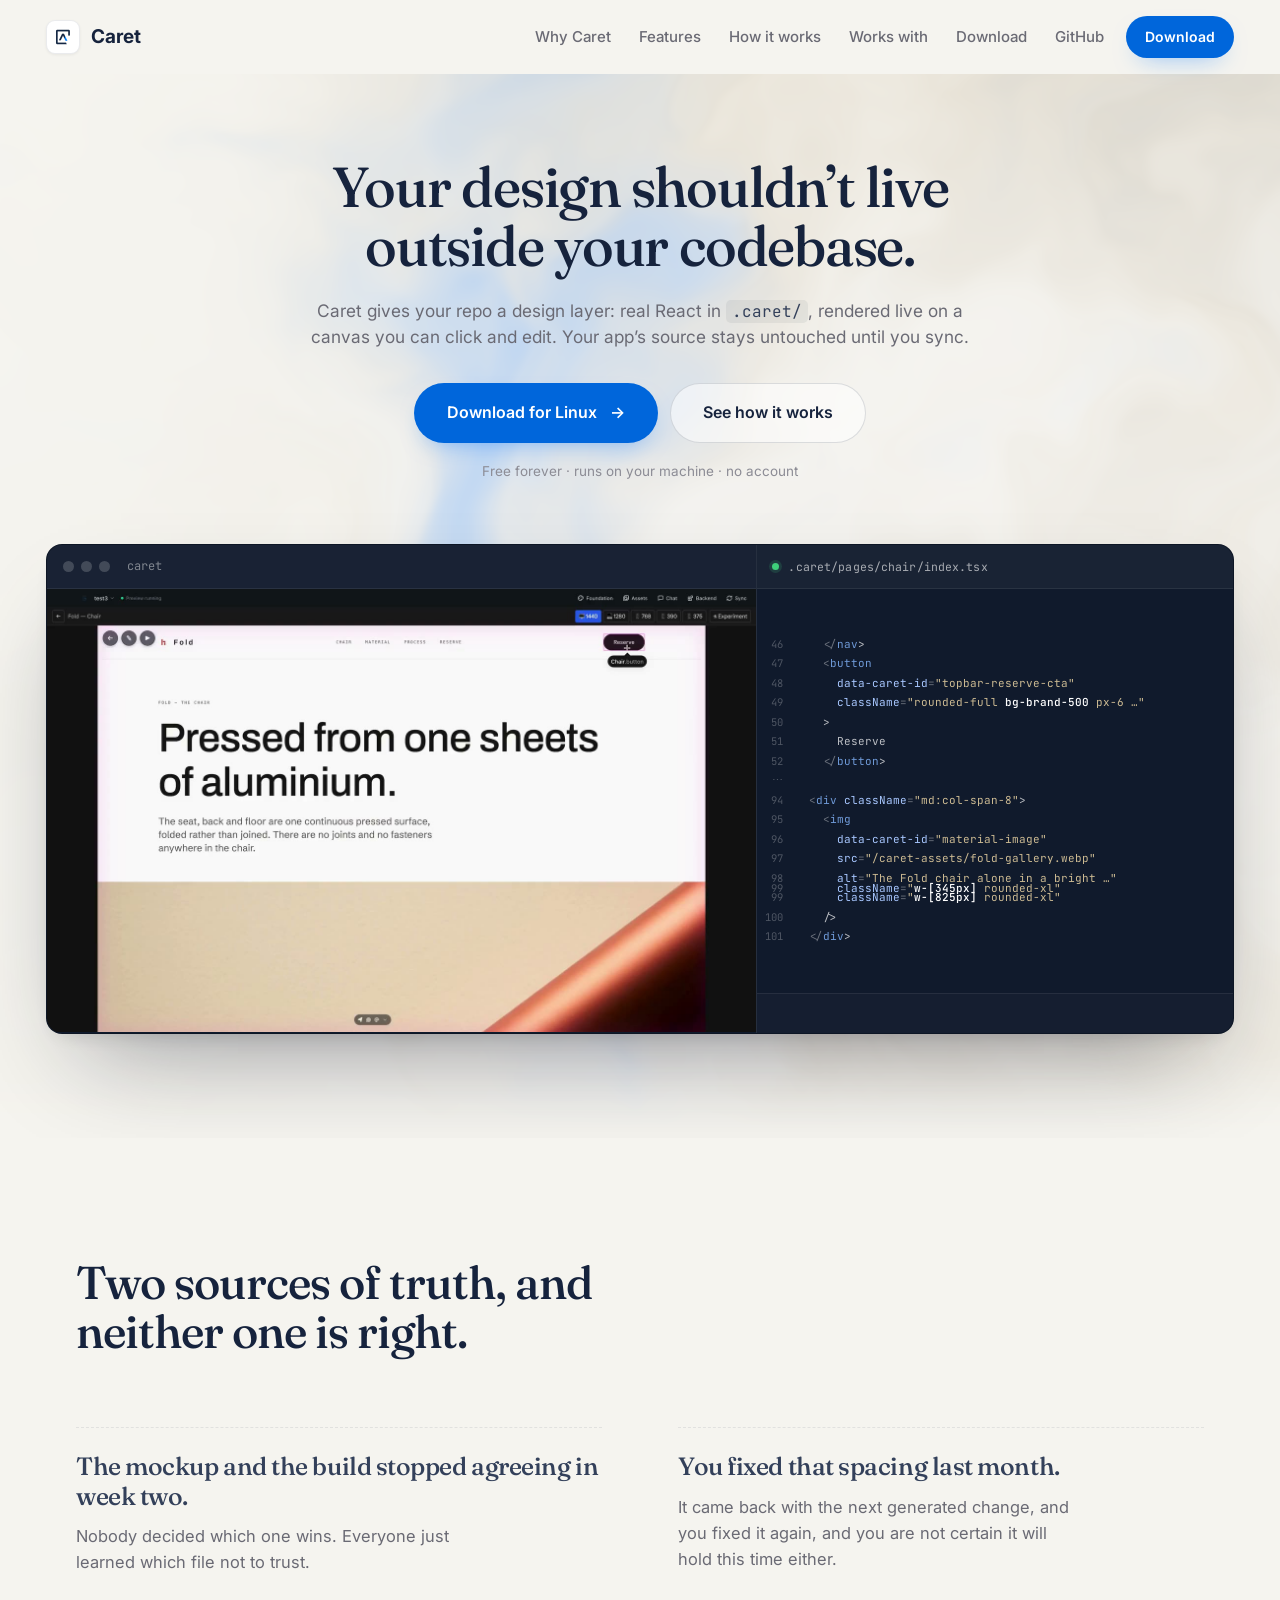
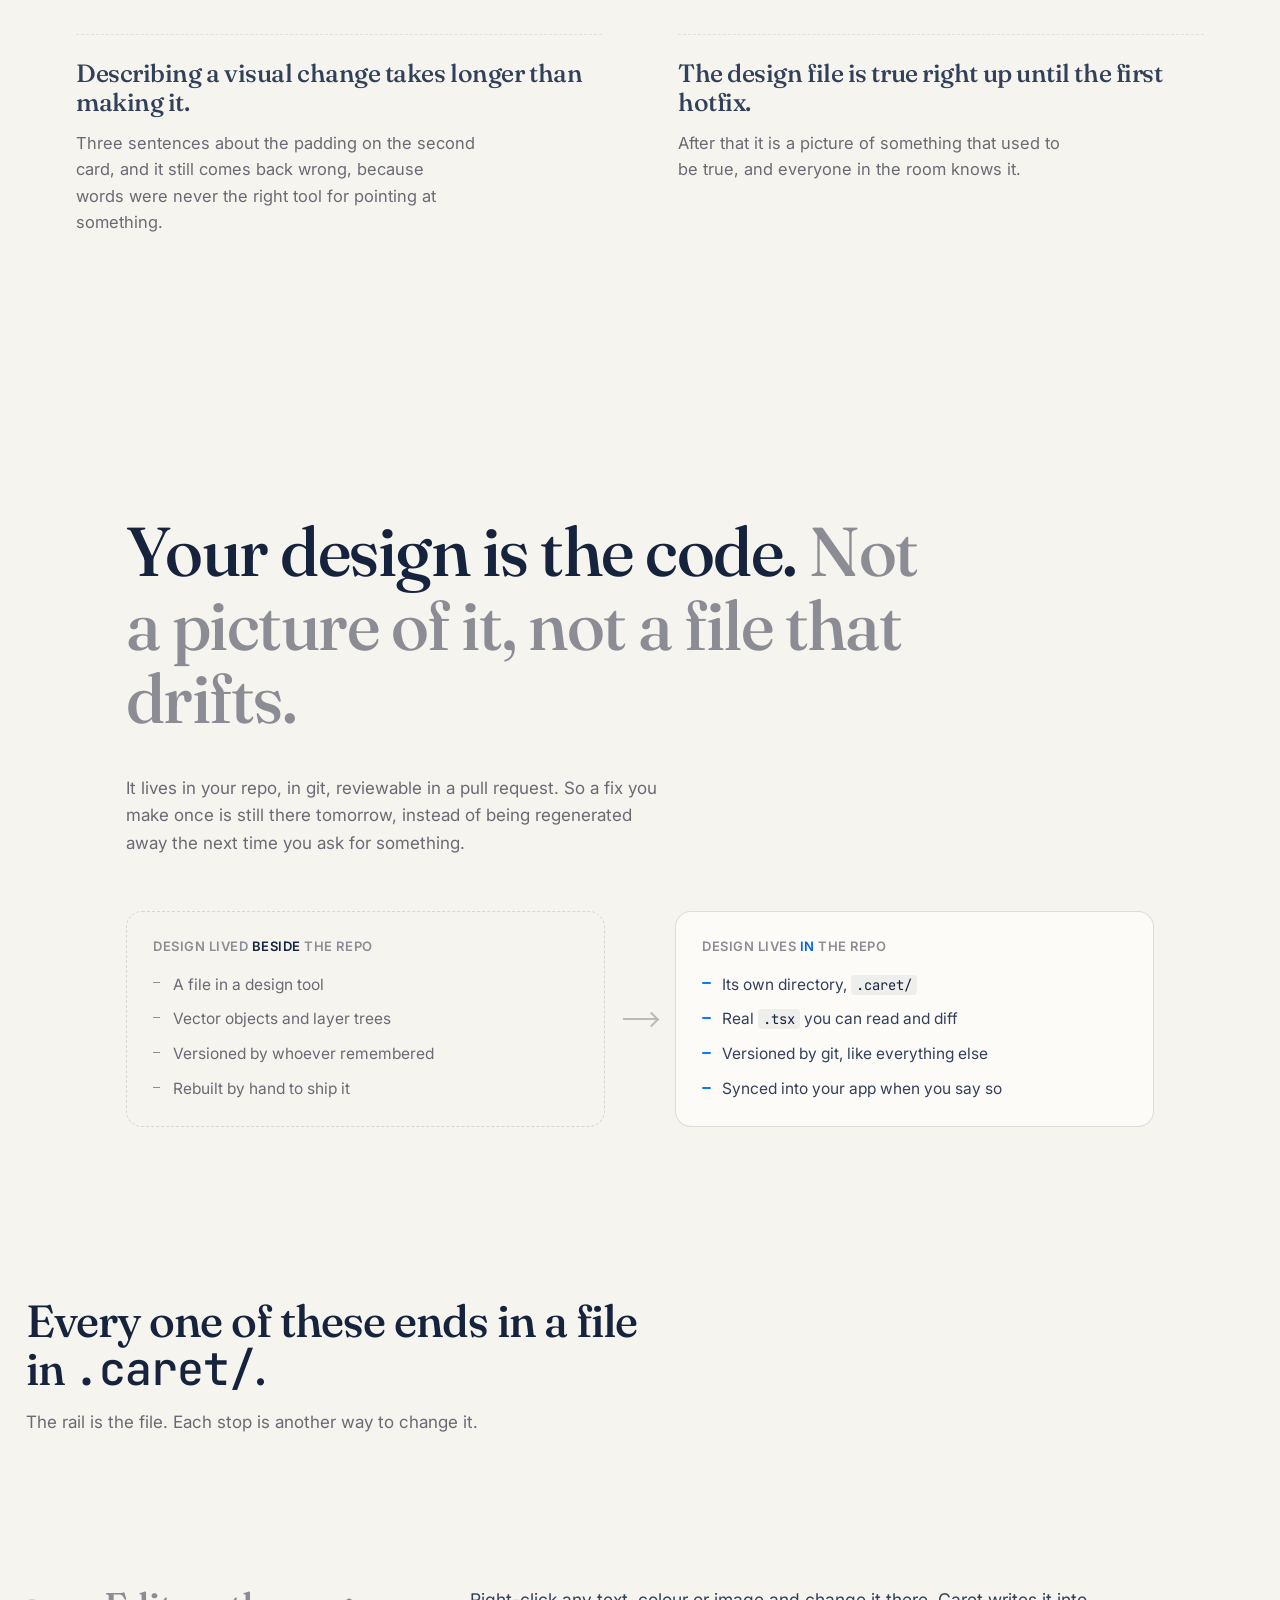
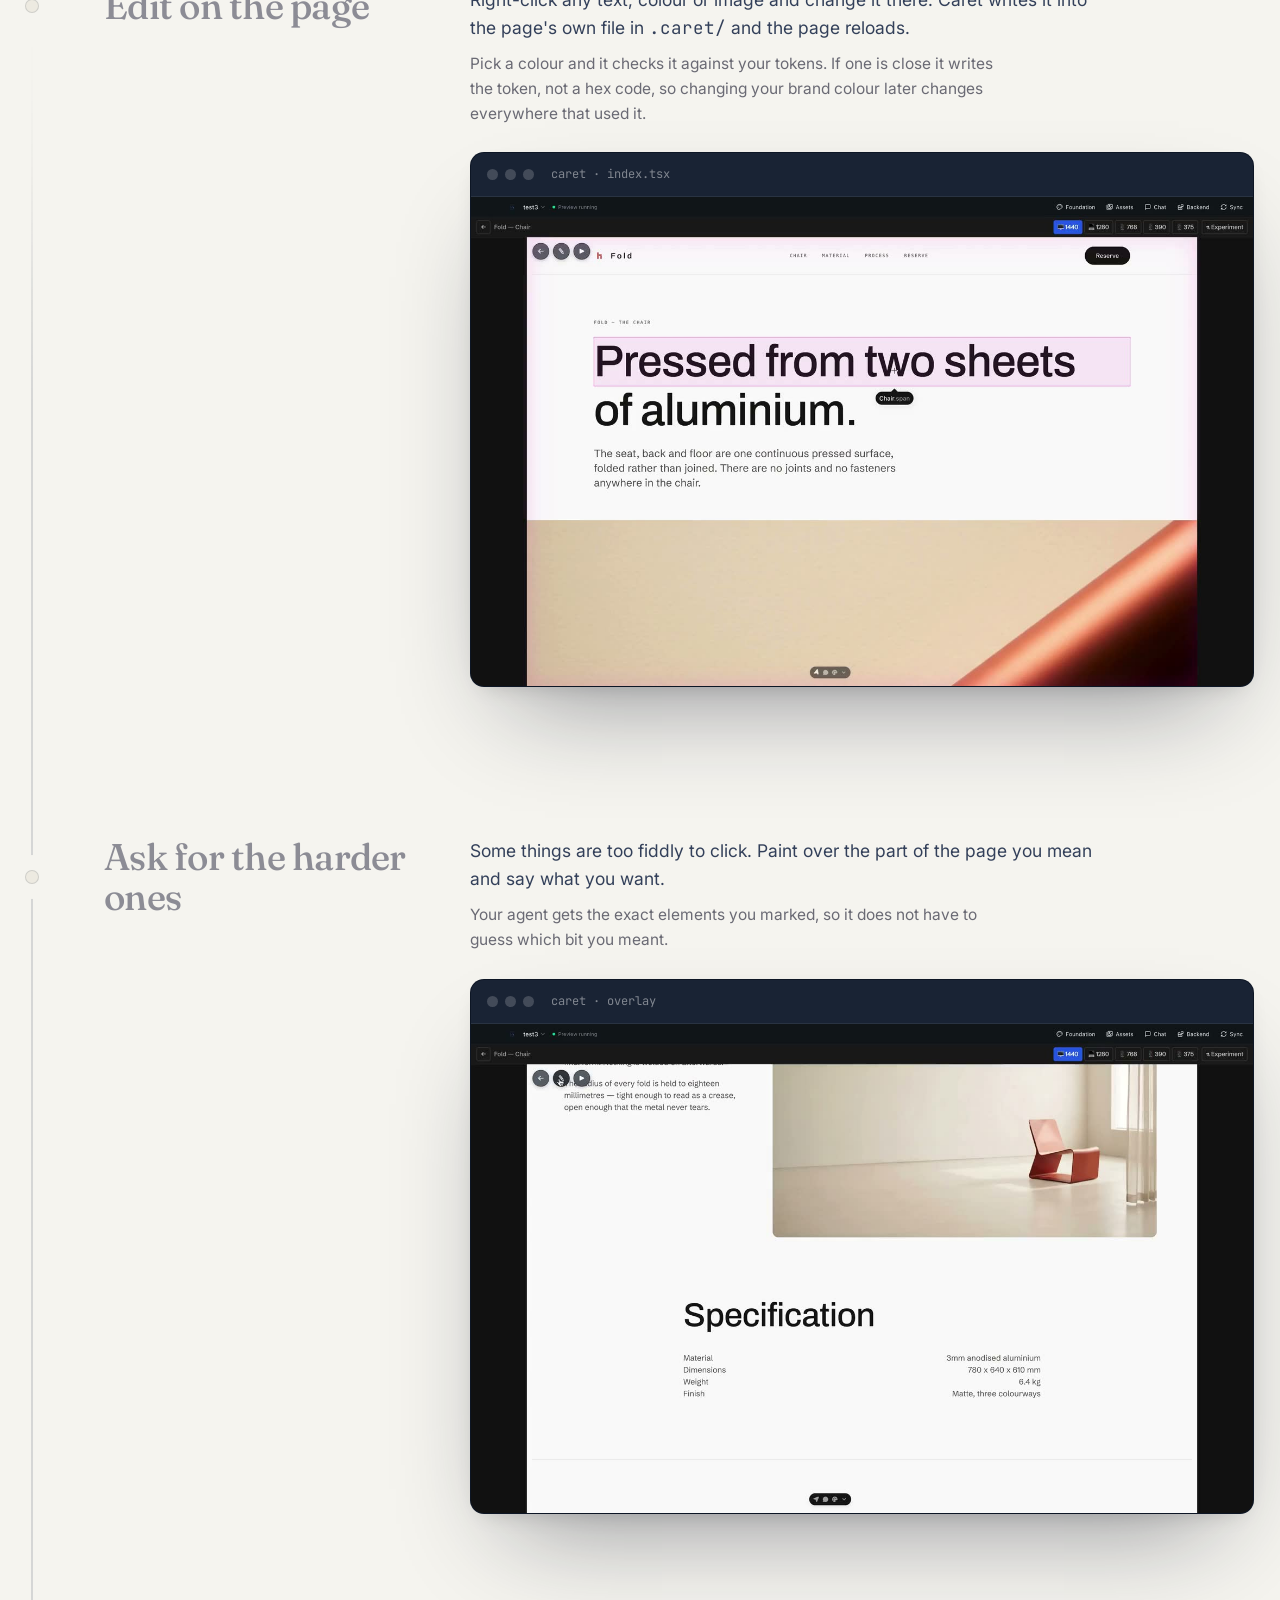
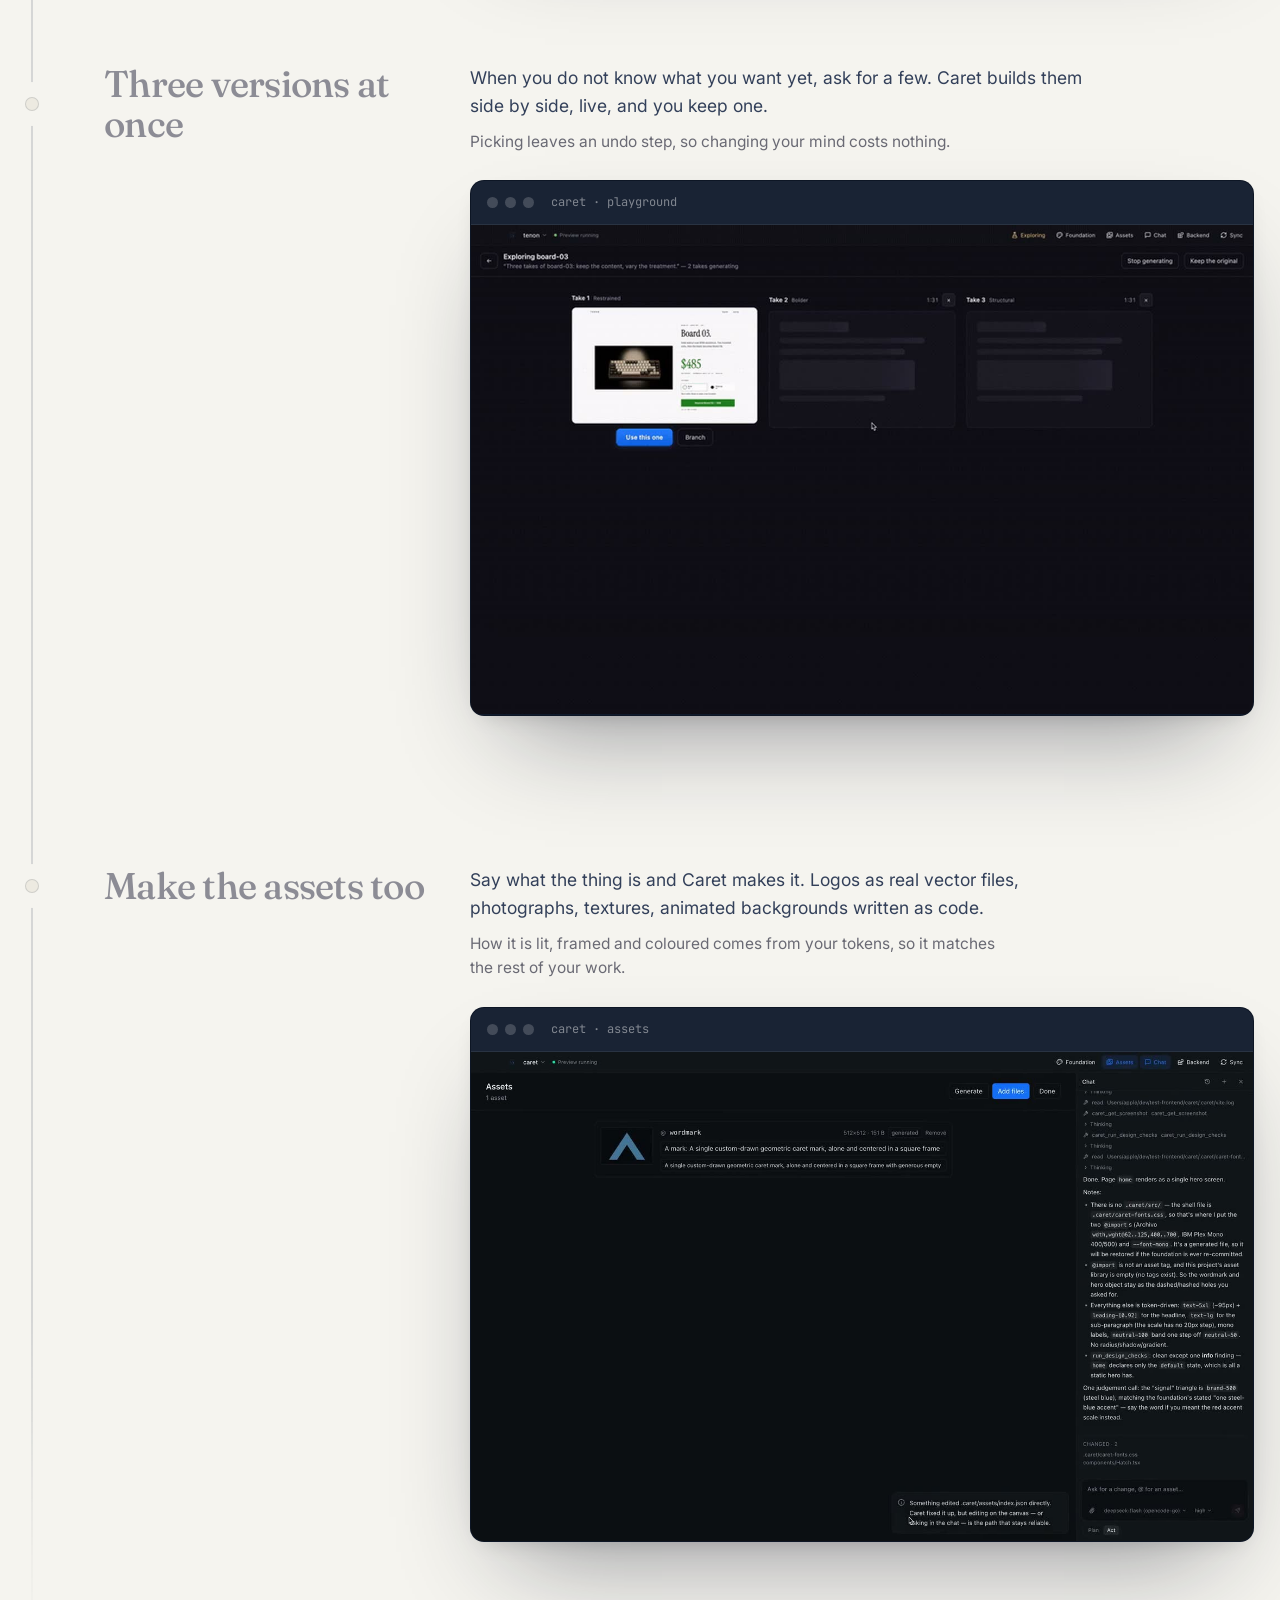
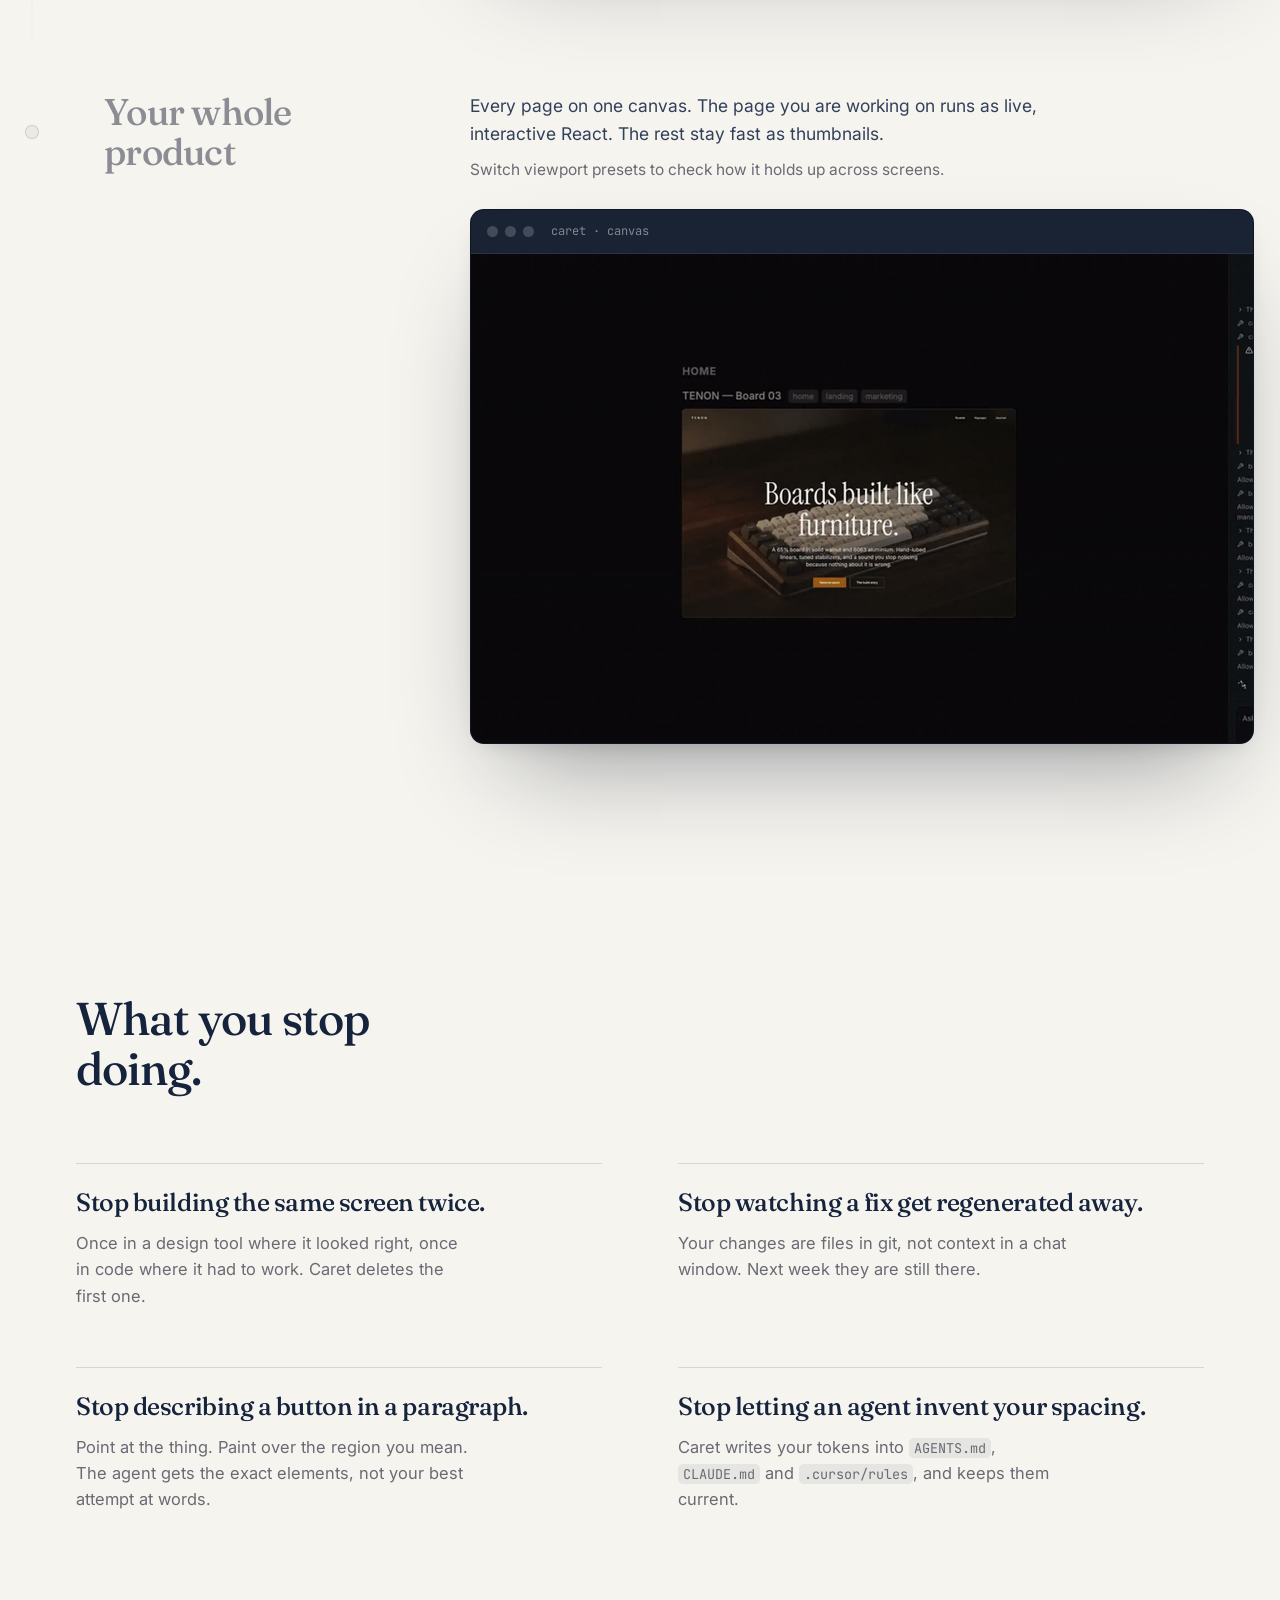
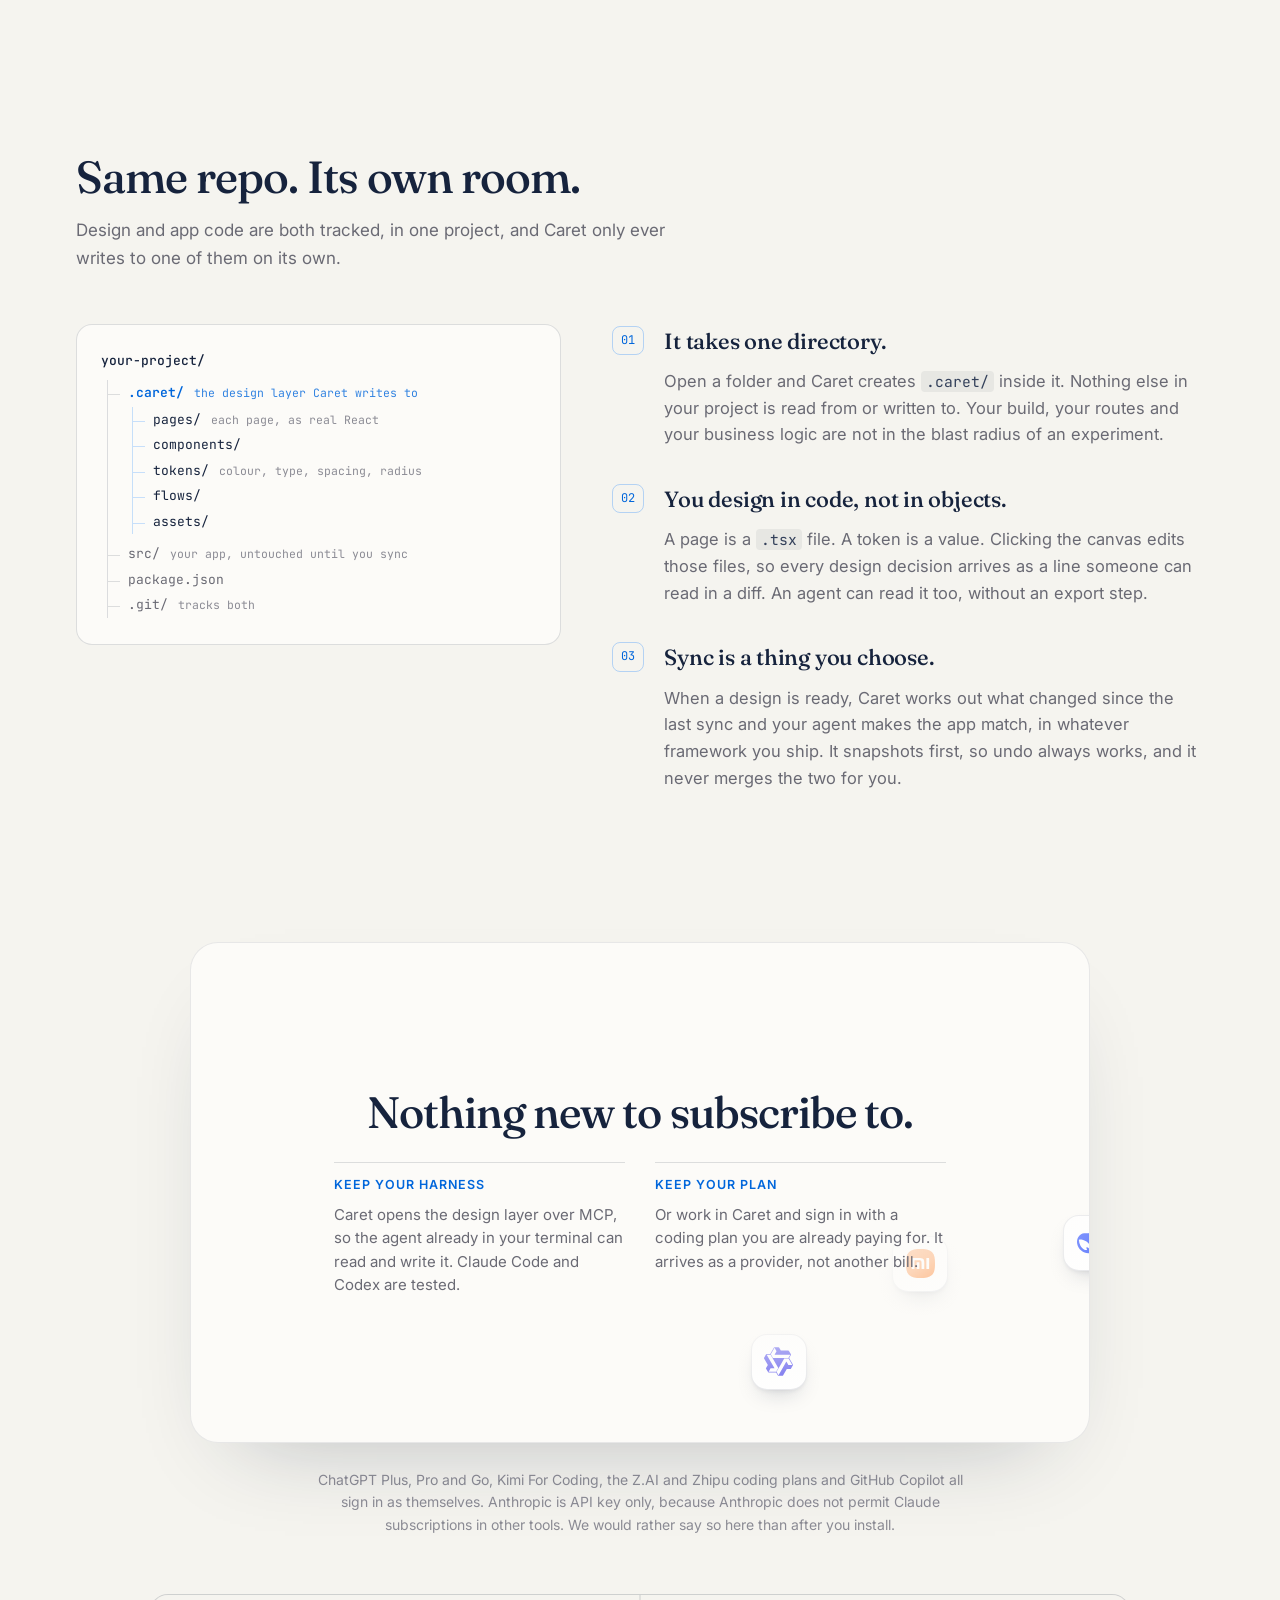
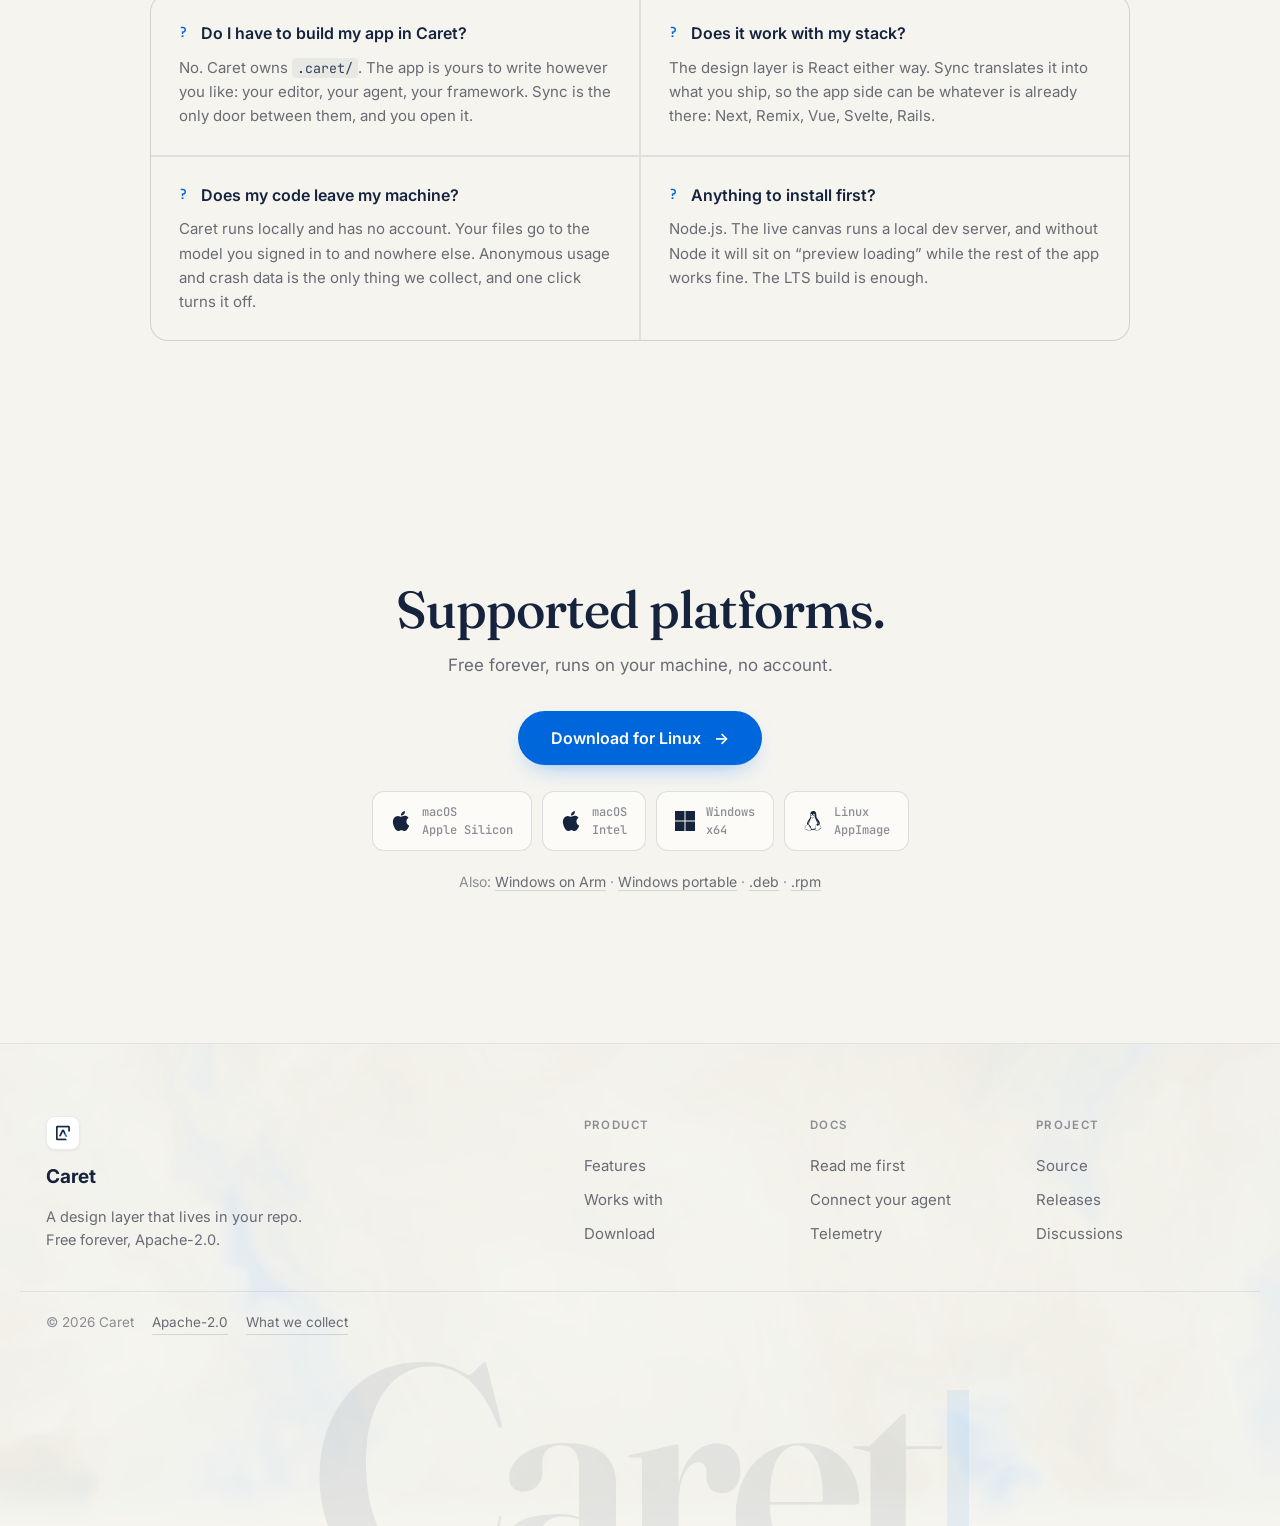
==== index.html @ c6d5eaf7 "Give the problem slot a problem, and put the outcomes back where they belong "What you stop doing" i" ====
<!doctype html>
<html lang="en">
<head>
  <meta charset="utf-8" />
  <meta name="viewport" content="width=device-width, initial-scale=1" />
  <title>Caret: a design layer that lives in your repo</title>
  <meta name="description" content="Your design shouldn't live outside your codebase. Caret keeps it in your repo as real React in .caret/, rendered live on a canvas you can click and edit. Free, open source, runs on your machine." />
  <link rel="icon" type="image/png" href="assets/caret-logo.png" />
  <meta property="og:title" content="Caret: a design layer that lives in your repo" />
  <meta property="og:description" content="Your design shouldn't live outside your codebase. Caret keeps it in your repo as real React, rendered live on a canvas you can click and edit." />
  <meta property="og:type" content="website" />
  <meta property="og:url" content="https://caretai.cloud/" />
  <meta property="og:image" content="https://caretai.cloud/assets/video/hero-loop.jpg" />
  <meta name="twitter:card" content="summary_large_image" />

  <link rel="preconnect" href="https://fonts.googleapis.com" />
  <link rel="preconnect" href="https://fonts.gstatic.com" crossorigin />
  <link href="https://fonts.googleapis.com/css2?family=Fraunces:opsz,wght@9..144,400;9..144,500;9..144,600;9..144,700&family=Inter:wght@400;500;600;700&family=JetBrains+Mono:wght@400;500&display=swap" rel="stylesheet" />
  <link rel="stylesheet" href="styles.css" />
</head>
<body>
  <!-- ───────── NAV ───────── -->
  <header class="nav">
    <a class="brand" href="#top" aria-label="Caret home">
      <span class="logo-chip"><img src="assets/caret-logo.png" alt="" /></span>
      <span class="brand-name">Caret</span>
    </a>
    <nav class="nav-links">
      <a href="#why">Why Caret</a>
      <a href="#features">Features</a>
      <a href="#how">How it works</a>
      <a href="#agents">Works with</a>
      <a href="#download">Download</a>
      <a href="https://github.com/precious112/caret-desktop" target="_blank" rel="noopener">GitHub</a>
    </nav>
    <a class="btn btn-ink btn-sm" href="#download">Download</a>
  </header>

  <main id="top">
    <!-- ───────── HERO ───────── -->
    <section class="hero">
      <canvas class="hero-shader" id="heroShader" aria-hidden="true"></canvas>

      <div class="hero-inner">
        <div class="hero-copy">
          <h1 class="hero-title">Your design shouldn&rsquo;t live <br class="hero-br" />outside your codebase.</h1>
          <p class="hero-sub">
            Caret gives your repo a design layer: real React in <code>.caret/</code>, rendered live
            on a canvas you can click and edit. Your app&rsquo;s source stays untouched until you sync.
          </p>
          <div class="hero-cta">
            <a class="btn btn-ink btn-lg btn-cta" id="heroDownload" href="#download">Download for macOS</a>
            <a class="btn btn-line btn-lg" href="#features">See how it works</a>
          </div>
          <p class="hero-meta">Free forever &middot; runs on your machine &middot; no account</p>
        </div>

        <!-- The demo and the file it writes to, side by side. The diff is driven
             off the video's own currentTime, so the line lands on the frame the
             edit lands. Rows are built in sections.js. -->
        <div class="hero-demo" id="heroDemo">
          <div class="shot hero-shot">
            <div class="shot-bar"><span></span><span></span><span></span><em>caret</em></div>
            <video class="shot-media" autoplay muted loop playsinline preload="metadata"
                   poster="assets/video/hero-loop.jpg"
                   aria-label="Picking a new colour on a live page, then dragging an image larger">
              <source src="assets/video/hero-loop.mp4" type="video/mp4" />
            </video>
          </div>

          <figure class="code" id="heroCode">
            <figcaption class="code-bar">
              <span class="code-dot"></span>
              <em>.caret/pages/chair/index.tsx</em>
            </figcaption>
            <div class="code-body" id="codeBody"></div>
            <div class="code-foot"><span class="code-note" id="codeNote"></span></div>
          </figure>
        </div>
      </div>
    </section>

    <!-- ───────── PROBLEM ───────── -->
    <section id="problem" class="stop problem">
      <div class="stop-inner">
        <h2 class="h2 stop-head">Two sources of truth, and neither one is right.</h2>
        <ul class="stop-list">
          <li>
            <h3>The mockup and the build stopped agreeing in week two.</h3>
            <p>Nobody decided which one wins. Everyone just learned which file not to trust.</p>
          </li>
          <li>
            <h3>You fixed that spacing last month.</h3>
            <p>It came back with the next generated change, and you fixed it again, and you are
            not certain it will hold this time either.</p>
          </li>
          <li>
            <h3>Describing a visual change takes longer than making it.</h3>
            <p>Three sentences about the padding on the second card, and it still comes back
            wrong, because words were never the right tool for pointing at something.</p>
          </li>
          <li>
            <h3>The design file is true right up until the first hotfix.</h3>
            <p>After that it is a picture of something that used to be true, and everyone in
            the room knows it.</p>
          </li>
        </ul>
      </div>
    </section>

    <!-- ───────── WHY ───────── -->
    <section id="why" class="why">
      <h2 class="why-line" id="whyLine">
        <span class="w">Your</span> <span class="w">design</span> <span class="w">is</span> <span class="w">the</span> <span class="w">code.</span>
        <span class="w dim">Not</span> <span class="w dim">a</span> <span class="w dim">picture</span> <span class="w dim">of</span> <span class="w dim">it,</span>
        <span class="w dim">not</span> <span class="w dim">a</span> <span class="w dim">file</span> <span class="w dim">that</span> <span class="w dim">drifts.</span>
      </h2>
      <p class="why-after">
        It lives in your repo, in git, reviewable in a pull request. So a fix you make once is
        still there tomorrow, instead of being regenerated away the next time you ask for something.
      </p>

      <div class="swap">
        <div class="swap-col was">
          <h3>Design lived <em>beside</em> the repo</h3>
          <ul>
            <li>A file in a design tool</li>
            <li>Vector objects and layer trees</li>
            <li>Versioned by whoever remembered</li>
            <li>Rebuilt by hand to ship it</li>
          </ul>
        </div>
        <div class="swap-arrow" aria-hidden="true"></div>
        <div class="swap-col now">
          <h3>Design lives <em>in</em> the repo</h3>
          <ul>
            <li>Its own directory, <code>.caret/</code></li>
            <li>Real <code>.tsx</code> you can read and diff</li>
            <li>Versioned by git, like everything else</li>
            <li>Synced into your app when you say so</li>
          </ul>
        </div>
      </div>
    </section>

    <!-- ───────── FEATURES ───────── -->
    <section id="features" class="feat">
      <div class="feat-head">
        <h2 class="h2">Every one of these ends in a file in <code>.caret/</code>.</h2>
        <p>The rail is the file. Each stop is another way to change it.</p>
      </div>
      <div class="tl" id="timeline"></div>
    </section>

    <!-- ───────── WHAT YOU STOP DOING ───────── -->
    <section class="stop">
      <div class="stop-inner">
        <h2 class="h2 stop-head">What you stop doing.</h2>
        <ul class="stop-list">
          <li>
            <h3>Stop building the same screen twice.</h3>
            <p>Once in a design tool where it looked right, once in code where it had to work.
            Caret deletes the first one.</p>
          </li>
          <li>
            <h3>Stop watching a fix get regenerated away.</h3>
            <p>Your changes are files in git, not context in a chat window. Next week they are
            still there.</p>
          </li>
          <li>
            <h3>Stop describing a button in a paragraph.</h3>
            <p>Point at the thing. Paint over the region you mean. The agent gets the exact
            elements, not your best attempt at words.</p>
          </li>
          <li>
            <h3>Stop letting an agent invent your spacing.</h3>
            <p>Caret writes your tokens into <code>AGENTS.md</code>, <code>CLAUDE.md</code> and
            <code>.cursor/rules</code>, and keeps them current.</p>
          </li>
        </ul>
      </div>
    </section>

    <!-- ───────── MECHANISM ───────── -->
    <section id="how" class="how">
      <div class="how-head">
        <h2 class="h2">Same repo. Its own room.</h2>
        <p>Design and app code are both tracked, in one project, and Caret only ever
        writes to one of them on its own.</p>
      </div>

      <div class="how-grid">
        <div class="tree" aria-label="Where Caret's files sit in a project">
          <div class="tree-top">your-project/</div>
          <ul class="tree-list">
            <li class="t-own"><span class="t-name">.caret/</span><span class="t-note">the design layer Caret writes to</span>
              <ul>
                <li><span class="t-name">pages/</span><span class="t-note">each page, as real React</span></li>
                <li><span class="t-name">components/</span></li>
                <li><span class="t-name">tokens/</span><span class="t-note">colour, type, spacing, radius</span></li>
                <li><span class="t-name">flows/</span></li>
                <li><span class="t-name">assets/</span></li>
              </ul>
            </li>
            <li class="t-yours"><span class="t-name">src/</span><span class="t-note">your app, untouched until you sync</span></li>
            <li class="t-yours"><span class="t-name">package.json</span></li>
            <li class="t-yours"><span class="t-name">.git/</span><span class="t-note">tracks both</span></li>
          </ul>
        </div>

        <ol class="how-steps">
          <li>
            <h3>It takes one directory.</h3>
            <p>Open a folder and Caret creates <code>.caret/</code> inside it. Nothing else in
            your project is read from or written to. Your build, your routes and your business
            logic are not in the blast radius of an experiment.</p>
          </li>
          <li>
            <h3>You design in code, not in objects.</h3>
            <p>A page is a <code>.tsx</code> file. A token is a value. Clicking the canvas edits
            those files, so every design decision arrives as a line someone can read in a diff.
            An agent can read it too, without an export step.</p>
          </li>
          <li>
            <h3>Sync is a thing you choose.</h3>
            <p>When a design is ready, Caret works out what changed since the last sync and your
            agent makes the app match, in whatever framework you ship. It snapshots first, so
            undo always works, and it never merges the two for you.</p>
          </li>
        </ol>
      </div>
    </section>

    <!-- ───────── OBJECTIONS ───────── -->
    <section id="agents" class="agents">
      <div class="cloud">
        <div class="cloud-mid">
          <h2 class="h2">Nothing new to subscribe to.</h2>
          <div class="cloud-two">
            <div>
              <h3>Keep your harness</h3>
              <p>Caret opens the design layer over MCP, so the agent already in your terminal
              can read and write it. Claude Code and Codex are tested.</p>
            </div>
            <div>
              <h3>Keep your plan</h3>
              <p>Or work in Caret and sign in with a coding plan you are already paying for.
              It arrives as a provider, not another bill.</p>
            </div>
          </div>
        </div>
      </div>
      <p class="cloud-fine">
        ChatGPT Plus, Pro and Go, Kimi For Coding, the Z.AI and Zhipu coding plans and GitHub
        Copilot all sign in as themselves. Anthropic is API key only, because Anthropic does
        not permit Claude subscriptions in other tools. We would rather say so here than after
        you install.
      </p>

      <ul class="qa">
        <li>
          <h3>Do I have to build my app in Caret?</h3>
          <p>No. Caret owns <code>.caret/</code>. The app is yours to write however you like:
          your editor, your agent, your framework. Sync is the only door between them, and you
          open it.</p>
        </li>
        <li>
          <h3>Does it work with my stack?</h3>
          <p>The design layer is React either way. Sync translates it into what you ship, so the
          app side can be whatever is already there: Next, Remix, Vue, Svelte, Rails.</p>
        </li>
        <li>
          <h3>Does my code leave my machine?</h3>
          <p>Caret runs locally and has no account. Your files go to the model you signed in to
          and nowhere else. Anonymous usage and crash data is the only thing we collect, and one
          click turns it off.</p>
        </li>
        <li>
          <h3>Anything to install first?</h3>
          <p>Node.js. The live canvas runs a local dev server, and without Node it will sit on
          &ldquo;preview loading&rdquo; while the rest of the app works fine. The LTS build is
          enough.</p>
        </li>
      </ul>
    </section>

    <!-- ───────── DOWNLOAD ───────── -->
    <section id="download" class="download">
      <h2 class="dl-title">Supported platforms.</h2>
      <p class="dl-sub">Free forever, runs on your machine, no account.</p>

      <div class="dl-primary-wrap">
        <button class="btn btn-ink btn-lg btn-cta" id="dlPrimary" data-url="https://github.com/precious112/caret-desktop/releases/latest/download/Caret-macOS-arm64.zip">Download for macOS</button>
      </div>

      <div class="dl-row">
        <button class="dl-opt" data-os-mark="apple" data-url="https://github.com/precious112/caret-desktop/releases/latest/download/Caret-macOS-arm64.zip">macOS <span>Apple Silicon</span></button>
        <button class="dl-opt" data-os-mark="apple" data-url="https://github.com/precious112/caret-desktop/releases/latest/download/Caret-macOS-x64.zip">macOS <span>Intel</span></button>
        <button class="dl-opt" data-os-mark="windows" data-url="https://github.com/precious112/caret-desktop/releases/latest/download/Caret-Windows-Setup-x64.exe">Windows <span>x64</span></button>
        <button class="dl-opt" data-os-mark="linux" data-url="https://github.com/precious112/caret-desktop/releases/latest/download/Caret-Linux-x86_64.AppImage">Linux <span>AppImage</span></button>
      </div>
      <p class="dl-alt">
        Also:
        <a href="https://github.com/precious112/caret-desktop/releases/latest/download/Caret-Windows-Setup-arm64.exe" data-direct>Windows on Arm</a> &middot;
        <a href="https://github.com/precious112/caret-desktop/releases/latest/download/Caret-Windows-Portable-x64.exe" data-direct>Windows portable</a> &middot;
        <a href="https://github.com/precious112/caret-desktop/releases/latest/download/Caret-Linux-amd64.deb" data-direct>.deb</a> &middot;
        <a href="https://github.com/precious112/caret-desktop/releases/latest/download/Caret-Linux-x86_64.rpm" data-direct>.rpm</a>
      </p>
    </section>

  </main>

  <!-- ───────── FOOTER ───────── -->
  <footer class="footer">
    <canvas class="footer-shader" id="footShader" aria-hidden="true"></canvas>
    <div class="footer-inner">
      <div class="footer-brand">
        <span class="logo-chip"><img src="assets/caret-logo.png" alt="" /></span>
        <span class="brand-name">Caret</span>
        <p>A design layer that lives in your repo.<br />Free forever, Apache-2.0.</p>
      </div>
      <div class="footer-cols">
        <div>
          <h4>Product</h4>
          <a href="#features">Features</a>
          <a href="#agents">Works with</a>
          <a href="#download">Download</a>
        </div>
        <div>
          <h4>Docs</h4>
          <a href="https://github.com/precious112/caret-desktop#readme" target="_blank" rel="noopener">Read me first</a>
          <a href="https://github.com/precious112/caret-desktop/blob/main/docs/connect-an-agent.md" target="_blank" rel="noopener">Connect your agent</a>
          <a href="https://github.com/precious112/caret-desktop/blob/main/docs/telemetry.md" target="_blank" rel="noopener">Telemetry</a>
        </div>
        <div>
          <h4>Project</h4>
          <a href="https://github.com/precious112/caret-desktop" target="_blank" rel="noopener">Source</a>
          <a href="https://github.com/precious112/caret-desktop/releases" target="_blank" rel="noopener">Releases</a>
          <a href="https://github.com/precious112/caret-desktop/discussions" target="_blank" rel="noopener">Discussions</a>
        </div>
      </div>
    </div>
    <div class="footer-fine">
      <span>&copy; 2026 Caret</span>
      <a href="https://github.com/precious112/caret-desktop/blob/main/LICENSE" target="_blank" rel="noopener">Apache-2.0</a>
      <a href="https://github.com/precious112/caret-desktop/blob/main/docs/telemetry.md" target="_blank" rel="noopener">What we collect</a>
    </div>
    <div class="footer-mark" aria-hidden="true">Caret<i></i></div>
  </footer>

  <!-- ───────── STAR MODAL ───────── -->
  <div class="modal-overlay" id="starModal" hidden>
    <div class="modal" role="dialog" aria-modal="true" aria-labelledby="starTitle">
      <button class="modal-close" id="starClose" aria-label="Close">×</button>
      <div class="modal-star">★</div>
      <h3 id="starTitle">Your download is starting</h3>
      <p>Caret is free and open source. If it's useful to you, a GitHub star genuinely helps it grow.</p>
      <div class="modal-btns">
        <a class="btn btn-ink" id="starGo" href="https://github.com/precious112/caret-desktop" target="_blank" rel="noopener">★ Star on GitHub</a>
        <button class="btn btn-line" id="starLater">Maybe later</button>
      </div>
    </div>
  </div>

  <script src="hero-shader.js"></script>
  <script src="sections.js"></script>
  <script src="main.js"></script>
</body>
</html>
---- styles.css ----
/* ============================================================
   Caret landing — warm light, editorial serif, product-forward
   ============================================================ */
:root {
  --paper:   #f5f4ef;          /* warm off-white background */
  --paper-2: #fcfbf8;          /* raised / cards */
  --paper-3: #edeae1;          /* inset ground, one step deeper than the page */
  --ink:     #16233d;          /* Caret navy, doubling as the text colour */
  --ink-2:   #33405a;
  --muted:   #6a6a74;
  --muted-2: #8c8c95;
  --line:    rgba(22,35,61,.14);
  --line-soft: rgba(22,35,61,.09);
  /* Caret's own palette, from desktop/renderer/src/styles.css. The app runs
     these on a near-black shell; on warm paper #0b7aff only reaches 4.0:1
     against white and 3.6:1 as a link, so anything carrying TEXT uses the
     brand's own press step (#0066db, 5.4:1 and 4.9:1). Same brand, the step
     that survives a light surface. */
  --brand:       #0b7aff;      /* identity: shader, decoration, hovers */
  --brand-deep:  #0066db;      /* the text-bearing step */
  --brand-deeper:#0059c2;      /* pressed */
  --navy:        #16233d;      /* Caret's secondary */
  --accent:  var(--brand-deep);
  --shot-bg: #101a2c;          /* navy-leaning product window chrome */
  --maxw:    1080px;
  --maxw-hero: 1240px;
  --serif:   'Fraunces', Georgia, 'Times New Roman', serif;
  --sans:    'Inter', -apple-system, BlinkMacSystemFont, 'Segoe UI', sans-serif;
  --mono:    'JetBrains Mono', ui-monospace, SFMono-Regular, Menlo, monospace;
}

* { box-sizing: border-box; margin: 0; padding: 0; }
html { scroll-behavior: smooth; -webkit-text-size-adjust: 100%; }
body {
  font-family: var(--sans);
  background: var(--paper);
  color: var(--ink);
  line-height: 1.6;
  -webkit-font-smoothing: antialiased;
  text-rendering: optimizeLegibility;
  overflow-x: hidden;
}
a { color: inherit; text-decoration: none; }
img { display: block; max-width: 100%; }
code { font-family: var(--mono); }
em { font-style: italic; }
.eyebrow {
  display: inline-block; font-size: 12.5px; font-weight: 600; letter-spacing: .14em;
  text-transform: uppercase; color: var(--muted-2); margin-bottom: 18px;
}

/* ---------- logo chip (rounded white square) ---------- */
.logo-chip {
  display: inline-flex; align-items: center; justify-content: center;
  width: 34px; height: 34px; border-radius: 9px; background: #fff;
  border: 1px solid var(--line-soft); box-shadow: 0 1px 3px rgba(0,0,0,.06);
  flex-shrink: 0;
}
.logo-chip img { width: 74%; height: 74%; object-fit: contain; }
.logo-chip-lg { width: 76px; height: 76px; border-radius: 18px; box-shadow: 0 8px 24px -10px rgba(0,0,0,.25); margin-bottom: 30px; }

/* ---------- buttons ---------- */
.btn {
  display: inline-flex; align-items: center; justify-content: center; gap: 8px;
  font-family: var(--sans); font-weight: 600; font-size: 15px;
  padding: 13px 24px; border-radius: 999px; border: 1px solid transparent;
  cursor: pointer; transition: transform .14s ease, background .18s ease, border-color .18s, color .18s, box-shadow .18s;
  white-space: nowrap;
}
.btn-sm { padding: 9px 18px; font-size: 14px; }
.btn-lg { padding: 16px 32px; font-size: 16px; }
.btn-ink { background: var(--brand-deep); color: #fff; box-shadow: 0 10px 26px -14px rgba(11,122,255,.65); }
.btn-ink:hover { background: var(--brand); transform: translateY(-1px); box-shadow: 0 14px 32px -14px rgba(11,122,255,.75); }
.btn-ink:active { background: var(--brand-deeper); transform: none; }
.btn-line { background: rgba(255,255,255,.55); color: var(--ink); border-color: var(--line); backdrop-filter: blur(6px); }
.btn-line:hover { border-color: var(--navy); color: var(--navy); transform: translateY(-1px); }

/* ---------- layout ---------- */
section { max-width: var(--maxw); margin: 0 auto; padding: 110px 26px; }

/* ---------- nav ---------- */
.nav {
  position: sticky; top: 0; z-index: 50; display: flex; align-items: center; gap: 22px;
  max-width: var(--maxw); margin: 0 auto; padding: 16px 26px;
}
.nav { max-width: var(--maxw-hero); }
/* Transparent over the hero shader, frosted once the page has moved — a
   translucent bar sitting on the shader at rest reads as a seam. */
.nav::before {
  content: ""; position: absolute; inset: 0; z-index: -1;
  background: rgba(245,244,239,.82); backdrop-filter: blur(12px);
  border-bottom: 1px solid var(--line-soft);
  opacity: 0; transition: opacity .22s ease;
}
.nav.is-stuck::before { opacity: 1; }
.brand { display: flex; align-items: center; gap: 11px; }
.brand-name { font-weight: 700; font-size: 19px; letter-spacing: -.01em; }
.nav-links { display: flex; gap: 28px; margin-left: auto; }
.nav-links a { color: var(--muted); font-size: 15px; font-weight: 500; transition: color .15s; }
.nav-links a:hover { color: var(--ink); }

/* ---------- hero ---------- */
/* Full-bleed so the shader reaches the edges, with the content constrained
   inside it. The shader sits at z-index 0 under a positioned .hero-inner
   rather than behind the section, so nothing below can paint over it. */
.hero {
  position: relative; isolation: isolate; overflow: hidden;
  max-width: none; padding: 0;
  /* Stands in for the shader when WebGL is unavailable, and paints the first
     frame before the canvas has its own. */
  background:
    radial-gradient(120% 90% at 72% 46%, #fdfdfe 0%, rgba(253,253,254,0) 55%),
    radial-gradient(90% 70% at 88% 22%, rgba(146,175,245,.30) 0%, rgba(146,175,245,0) 60%),
    radial-gradient(80% 80% at 96% 86%, rgba(219,206,180,.45) 0%, rgba(219,206,180,0) 62%),
    var(--paper);
}
.hero-shader {
  position: absolute; inset: 0; z-index: 0;
  width: 100%; height: 100%; display: block;
  opacity: 0; transition: opacity .5s ease;
}
.hero-shader.is-live { opacity: 1; }

.hero-inner {
  position: relative; z-index: 1;
  max-width: var(--maxw-hero); margin: 0 auto;
  padding: 84px 26px 104px;
}
.hero-copy { max-width: 780px; margin: 0 auto; text-align: center; }
.hero-title {
  font-family: var(--serif); font-weight: 500;
  font-size: clamp(33px, 4.4vw, 60px); line-height: 1.04; letter-spacing: -.022em;
  margin-bottom: 22px; text-wrap: balance;
}
.hero-sub {
  font-size: clamp(16.5px, 1.35vw, 19px); color: var(--muted); line-height: 1.55;
  max-width: 62ch; margin: 0 auto;
}
.hero-sub code {
  font-size: .92em; color: var(--ink-2); background: rgba(22,35,61,.06);
  padding: 1px 6px; border-radius: 5px;
}
.hero-cta { display: flex; gap: 12px; flex-wrap: wrap; margin: 32px 0 18px; justify-content: center; }
.hero-meta { font-size: 13.5px; color: var(--muted-2); }
.hero-meta a { color: var(--muted); border-bottom: 1px solid var(--line); }
.hero-meta a:hover { color: var(--accent); border-color: var(--accent); }

/* ---------- product window (shot) ---------- */
.shot {
  width: 100%; border-radius: 14px; overflow: hidden; background: var(--shot-bg);
  border: 1px solid rgba(0,0,0,.16);
  box-shadow: 0 50px 100px -40px rgba(20,24,40,.45), 0 8px 24px -12px rgba(0,0,0,.2);
}
.shot-bar {
  display: flex; align-items: center; gap: 7px; padding: 12px 16px;
  background: rgba(255,255,255,.04); border-bottom: 1px solid rgba(255,255,255,.07);
}
.shot-bar span { width: 11px; height: 11px; border-radius: 50%; background: rgba(255,255,255,.18); }
.shot-bar em { margin-left: 10px; font-family: var(--mono); font-size: 12px; font-style: normal; color: rgba(255,255,255,.45); }
.shot-media { width: 100%; display: block; }
.hero-shot { width: 100%; }

/* ---------- hero demo: the canvas and the file it writes to ----------
   One window, not two. The page and the file it writes to are the same object,
   so they share a frame and a title strip and are divided by a single rule.
   The file reads as a sidebar on the canvas rather than a second screenshot
   sitting next to it.

   The columns stretch to a common height, which is why the code panel no
   longer needs its height set from script: the video column is the taller of
   the two at most widths, and `.code-body` absorbs whatever is left over. When
   the code is the taller one the video centres in its column instead, so the
   spare room reads as window padding rather than a gap at the bottom.
   -------------------------------------------------------------------- */
.hero-demo {
  margin-top: clamp(40px, 5vw, 62px);
  display: grid; grid-template-columns: minmax(0, 1.34fr) minmax(0, .9fr);
  align-items: stretch;
  border-radius: 16px; overflow: hidden; background: var(--shot-bg);
  border: 1px solid rgba(0,0,0,.16);
  box-shadow: 0 50px 100px -40px rgba(20,24,40,.45), 0 8px 24px -12px rgba(0,0,0,.2);
}
.hero-demo .hero-shot,
.hero-demo .code {
  border: 0; border-radius: 0; box-shadow: none; background: transparent;
  min-width: 0;
}
.hero-demo .hero-shot { display: flex; flex-direction: column; }
.hero-demo .shot-media { margin: auto 0; }
.hero-demo .code { border-left: 1px solid rgba(255,255,255,.09); }

.code { display: flex; flex-direction: column; min-width: 0; }
/* the two halves of the title strip have to agree on a height or the rule
   between them steps */
.shot-bar, .code-bar { height: 44px; padding-block: 0; flex-shrink: 0; }

.code-bar {
  display: flex; align-items: center; gap: 9px; padding: 0 15px;
  background: rgba(255,255,255,.04); border-bottom: 1px solid rgba(255,255,255,.07);
}
.code-dot {
  width: 7px; height: 7px; border-radius: 50%; background: #3ecf7a; flex-shrink: 0;
  box-shadow: 0 0 0 3px rgba(62,207,122,.16);
}
.code-bar em {
  font-family: var(--mono); font-size: 11.5px; font-style: normal;
  color: rgba(255,255,255,.62); letter-spacing: .01em;
  overflow: hidden; text-overflow: ellipsis; white-space: nowrap;
}
.code-body {
  --lh: 19.5px;
  flex: 1 1 auto; display: flex; flex-direction: column; justify-content: center;
  padding: 12px 0; overflow: hidden; min-height: 0;
  font-family: var(--mono); font-size: 11px; line-height: var(--lh);
  color: rgba(255,255,255,.72);
}
.ln { display: flex; align-items: center; height: var(--lh); white-space: pre; }
.ln > i {
  flex: 0 0 38px; text-align: right; padding-right: 12px; font-style: normal;
  color: rgba(255,255,255,.26); font-size: 10.5px; user-select: none;
}
.ln > code { padding-right: 14px; overflow: hidden; text-overflow: ellipsis; }
.ln-gap > i::after { content: "\22EF"; }

/* syntax */
.t-pun  { color: rgba(255,255,255,.38); }
.t-tag  { color: #6f9ad8; }
.t-attr { color: #a8c7ff; }
.t-str  { color: #cdbb93; }
.t-hit  { color: #fff; font-weight: 500; }

/* the diff itself: three states, driven by the video's clock.
   idle     -> only the old line, plain
   firing   -> old line red, new line slides in green
   settled  -> old line collapsed away, new line keeps the text, loses the tint */
.row-del, .row-add { transition: height .3s cubic-bezier(.2,.7,.2,1), opacity .22s ease, background-color .55s ease; }
.row-add { height: 0; opacity: 0; }
.hunk.is-firing .row-add, .hunk.is-settled .row-add { height: var(--lh); opacity: 1; }
.hunk.is-settled .row-del { height: 0; opacity: 0; }

.hunk.is-firing .row-del { background: rgba(255,106,106,.17); }
.hunk.is-firing .row-add { background: rgba(62,207,122,.20); }
.hunk.is-firing .row-del > i, .hunk.is-firing .row-add > i { color: transparent; }
.hunk.is-firing .row-del > i::before { content: "-"; color: #ff9b9b; }
.hunk.is-firing .row-add > i::before { content: "+"; color: #6fe3a3; }
.hunk.is-firing .row-del > code { color: rgba(255,196,196,.85); }

.code-foot {
  flex-shrink: 0; min-height: 40px; display: flex; align-items: center;
  padding: 0 15px; border-top: 1px solid rgba(255,255,255,.07);
  background: rgba(255,255,255,.02);
}
.code-note {
  font-family: var(--mono); font-size: 11px; color: #6fe3a3;
  opacity: 0; transition: opacity .3s ease;
  overflow: hidden; text-overflow: ellipsis; white-space: nowrap;
}
.code-note.on { opacity: 1; }

/* ---------- why: one sentence, lit word by word on scroll ---------- */
.why { padding: 150px 26px 140px; }
.why-line {
  font-family: var(--serif); font-weight: 500;
  font-size: clamp(33px, 5.4vw, 74px); line-height: 1.06; letter-spacing: -.022em;
  max-width: 19ch;
}
.why-line .w {
  display: inline-block; opacity: .13; transform: translateY(4px);
  transition: opacity .5s ease, transform .5s cubic-bezier(.2,.7,.2,1);
}
.why-line .w.lit { opacity: 1; transform: none; }
.why-line .w.dim { color: var(--muted-2); }
.why-after { margin-top: 40px; font-size: 17px; color: var(--muted); max-width: 50ch; }

/* ---------- features: the rail ----------
   Structure from Aceternity's Timeline, read out of its shadcn registry, then
   reskinned. Four things carry it: the title PINS while its content scrolls
   past, the rail is masked so it fades out at both ends rather than stopping
   dead, the beam has a soft leading edge, and each node is a solid paper circle
   that the rail passes behind. */
.feat { padding: 30px 0 130px; max-width: none; }
.feat-head { max-width: 1280px; margin: 0 auto; padding: 0 26px; }
.feat-head .h2, .stop .h2, .dl-title, .cloud-mid .h2, .how-head .h2 {
  font-family: var(--serif); font-weight: 500; letter-spacing: -.022em; line-height: 1.08;
}
.feat-head .h2 { font-size: clamp(29px, 3.6vw, 45px); max-width: 22ch; }
.how-head .h2 { font-size: clamp(29px, 3.6vw, 45px); }
.feat-head p { margin-top: 15px; color: var(--muted); font-size: 17px; max-width: 46ch; }

.tl { position: relative; max-width: 1280px; margin: 0 auto; padding: 0 26px; }
.tl .rail {
  position: absolute; left: 31px; top: 0; width: 2px; overflow: hidden;
  background: linear-gradient(to bottom, transparent 0%, var(--line) 12%, var(--line) 88%, transparent 100%);
  -webkit-mask-image: linear-gradient(to bottom, transparent 0%, #000 9%, #000 91%, transparent 100%);
          mask-image: linear-gradient(to bottom, transparent 0%, #000 9%, #000 91%, transparent 100%);
}
.tl .beam {
  position: absolute; inset-inline: 0; top: 0; width: 2px; height: 0; border-radius: 2px;
  background: linear-gradient(to top, var(--brand) 0%, var(--brand) 55%, rgba(11,122,255,0) 100%);
}
.tl .row { display: flex; justify-content: flex-start; gap: 44px; padding-top: 150px; }
.tl .row:first-child { padding-top: 66px; }
.tl .pin {
  position: sticky; top: 150px; align-self: flex-start; z-index: 4;
  display: flex; align-items: center; flex: 0 0 400px; max-width: 400px;
}
.tl .knot {
  position: absolute; left: -16px; width: 44px; height: 44px; border-radius: 50%;
  background: var(--paper); display: flex; align-items: center; justify-content: center;
}
.tl .knot i {
  width: 14px; height: 14px; border-radius: 50%; background: var(--paper-3);
  border: 1px solid var(--line); transition: background .35s, border-color .35s, transform .35s;
}
.tl .row.on .knot i { background: var(--brand); border-color: var(--brand); transform: scale(1.1); }
.tl .pin h3 {
  padding-left: 78px; font-family: var(--serif); font-weight: 500;
  font-size: clamp(28px, 2.9vw, 38px); line-height: 1.08; letter-spacing: -.02em;
  color: var(--muted-2); transition: color .4s ease;
}
.tl .row.on .pin h3 { color: var(--ink); }
.tl .body { flex: 1; min-width: 0; }
.tl .body p { margin: 0 0 24px; color: var(--ink-2); font-size: 17.5px; line-height: 1.6; max-width: 58ch; }
.tl .body .more { color: var(--muted); font-size: 15.5px; margin: -14px 0 26px; max-width: 54ch; }

/* ---------- what you stop doing ---------- */
.stop { max-width: none; padding: 0; }
.stop-inner { max-width: 1180px; margin: 0 auto; padding: 120px 26px 130px; }
.stop-head {
  font-size: clamp(29px, 3.6vw, 46px); max-width: 14ch; margin: 0 0 70px;
}
.stop-list {
  list-style: none; display: grid; grid-template-columns: 1fr 1fr; gap: 58px 76px;
}
.stop-list li { padding-top: 24px; border-top: 1px solid var(--line); }
.stop-list h3 {
  font-family: var(--serif); font-weight: 500; font-size: 25px;
  letter-spacing: -.018em; line-height: 1.18; margin-bottom: 12px;
}
.stop-list p { color: var(--muted); font-size: 16.5px; line-height: 1.6; max-width: 40ch; }

/* The problem section borrows this layout but is describing the state the
   reader is already in, not something Caret does, so it is drawn the way the
   old model is drawn in the insight section: a dashed rule and no accent.
   Identical styling in both places would read as two benefit lists. */
.problem .stop-head { max-width: 20ch; }
.problem .stop-list li { border-top-style: dashed; border-top-color: var(--line-soft); }
.problem .stop-list h3 { color: var(--ink-2); }
.stop-list code {
  font-size: 13.5px; background: rgba(22,35,61,.07); padding: 1px 5px; border-radius: 5px;
}

/* ---------- agents: the ring cloud ----------
   Mechanic from Onlook's contributor section (read from their repo). Two rings
   counter-rotate at 280s and 290s, and every tile counter-rotates on the same
   clock so it never tumbles. The card's overflow:hidden is the real trick: it
   crops the rings to their left and right arcs, so they read as drifting
   clusters rather than as two obvious circles. */
.agents { max-width: none; padding: 40px 26px 130px; }
.cloud {
  position: relative; overflow: hidden; border-radius: 28px;
  max-width: 900px; margin: 0 auto;
  background: var(--paper-2); border: 1px solid var(--line-soft);
  box-shadow: 0 40px 90px -50px rgba(22,35,61,.30);
  padding: 146px 40px; display: flex; flex-direction: column; align-items: center; text-align: center;
}
.cloud .rings { position: absolute; left: 50%; top: 50%; transform: translate(-50%,-50%); pointer-events: none; }
.cloud .ring { position: absolute; left: 50%; top: 50%; width: 100%; height: 100%; }
.cloud .ring.a { animation: spin-fwd 300s linear infinite; }
.cloud .ring.b { animation: spin-rev 230s linear infinite; }
/* The chip counter-rotates so a logo stays upright in a turning ring. It needs
   its OWN keyframes: the ring's carry a translate(-50%,-50%) for the centring,
   and a chip is placed by explicit left/top, so borrowing them throws every
   mark a half-tile up and to the left. */
.cloud .ring.a .chip { animation: mark-rev 300s linear infinite; }
.cloud .ring.b .chip { animation: mark-fwd 230s linear infinite; }
.chip-in { box-shadow: 0 0 0 1px rgba(11,122,255,.28), 0 10px 26px -14px rgba(11,122,255,.5); }
@keyframes spin-fwd { from { transform: translate(-50%,-50%) rotate(0); } to { transform: translate(-50%,-50%) rotate(360deg); } }
@keyframes spin-rev { from { transform: translate(-50%,-50%) rotate(0); } to { transform: translate(-50%,-50%) rotate(-360deg); } }
@keyframes mark-fwd { from { transform: rotate(0); } to { transform: rotate(360deg); } }
@keyframes mark-rev { from { transform: rotate(0); } to { transform: rotate(-360deg); } }
@keyframes anti-fwd { from { transform: rotate(0); } to { transform: rotate(-360deg); } }
@keyframes anti-rev { from { transform: rotate(0); } to { transform: rotate(360deg); } }
.chip {
  position: absolute; display: flex; align-items: center; justify-content: center;
  border-radius: 16px; background: #fff; border: 1px solid rgba(22,35,61,.11);
  box-shadow: 0 10px 22px -10px rgba(22,35,61,.26), 0 2px 5px -2px rgba(22,35,61,.12);
}
.ring.a .chip { animation: anti-fwd 280s linear infinite; }
.ring.b .chip { animation: anti-rev 290s linear infinite; }
/* simple-icons ship one monochrome path, so the mark is a mask and the brand
   colour is the background behind it. Full-colour assets render as <img>. */
.chip .mark {
  width: 54%; height: 54%;
  -webkit-mask-position: center; mask-position: center;
  -webkit-mask-size: contain; mask-size: contain;
  -webkit-mask-repeat: no-repeat; mask-repeat: no-repeat;
}
.chip img.mark { object-fit: contain; border-radius: 5px; }
.chip .letter { font-weight: 700; letter-spacing: -.02em; }
.cloud-mid { position: relative; z-index: 3; max-width: 460px; }
.cloud-mid::before {
  content: ""; position: absolute; left: 50%; top: 50%; width: 170%; height: 210%;
  transform: translate(-50%,-50%); z-index: -1; border-radius: 50%;
  background: radial-gradient(closest-side, var(--paper-2) 38%, rgba(252,251,248,.74) 64%, rgba(252,251,248,0) 100%);
}
.cloud-mid .h2 { font-size: clamp(28px, 3.5vw, 44px); }
.cloud-mid p { margin: 17px auto 0; color: var(--muted); font-size: 17px; }

/* ---------- download ---------- */
.download { text-align: center; }
.dl-title { font-family: var(--serif); font-weight: 500; font-size: clamp(30px,4.4vw,52px); letter-spacing: -.02em; }
.dl-sub { color: var(--muted); max-width: 480px; margin: 14px auto 32px; font-size: 17px; }
.dl-primary-wrap { margin-bottom: 26px; }
.dl-row { display: flex; gap: 10px; justify-content: center; flex-wrap: wrap; }
.dl-opt .os {
  width: 20px; height: 20px; flex-shrink: 0; background: var(--ink);
  -webkit-mask-position: center; mask-position: center;
  -webkit-mask-size: contain; mask-size: contain;
  -webkit-mask-repeat: no-repeat; mask-repeat: no-repeat;
}
.dl-opt .os-text { display: flex; flex-direction: column; align-items: flex-start; gap: 2px; }
.dl-opt {
  display: inline-flex; flex-direction: row; align-items: center; gap: 11px;
  background: var(--paper-2); border: 1px solid var(--line); border-radius: 12px;
  padding: 12px 18px; cursor: pointer; font-family: var(--sans); font-weight: 600; font-size: 15px; color: var(--ink);
  transition: border-color .16s, transform .16s, box-shadow .16s;
}
.dl-opt span { font-weight: 500; font-size: 12px; color: var(--muted-2); font-family: var(--mono); }
.dl-opt:hover { border-color: var(--ink); transform: translateY(-2px); box-shadow: 0 10px 26px -16px rgba(0,0,0,.35); }
.dl-opt.is-os { border-color: var(--brand); box-shadow: 0 0 0 1px rgba(11,122,255,.30); }
.dl-alt { margin-top: 20px; font-size: 14px; color: var(--muted-2); }
.dl-alt a { color: var(--muted); border-bottom: 1px solid var(--line); }
.dl-alt a:hover { color: var(--accent); border-color: var(--accent); }

.notes { display: grid; grid-template-columns: repeat(3, 1fr); gap: 16px; text-align: left;
  max-width: 980px; margin: 54px auto 0; }
.note { background: var(--paper-2); border: 1px solid var(--line); border-radius: 14px; padding: 22px 24px; }
.note-need { grid-column: 1 / -1; border-color: rgba(11,122,255,.35); background: rgba(11,122,255,.05); }
.note h3 { font-size: 16px; font-weight: 650; letter-spacing: -.01em; margin-bottom: 8px; }
.note p { color: var(--muted); font-size: 15px; line-height: 1.6; }
.note a { color: var(--brand-deep); font-weight: 500; border-bottom: 1px solid rgba(11,122,255,.35); }
.note b { color: var(--ink-2); font-weight: 600; }
.note code { font-size: 13px; background: rgba(22,35,61,.07); padding: 1px 5px; border-radius: 5px; }

.signed { display: none; }
.signed-head { font-weight: 650; font-size: 15.5px; }
.signed-sub { color: var(--muted); font-size: 14px; margin: 6px 0 16px; }
.signed-cmds { display: flex; flex-direction: column; gap: 9px; }
.signed-cmds > div { display: flex; align-items: center; gap: 12px; background: var(--navy); border-radius: 9px; padding: 10px 13px; overflow-x: auto; }
.signed-cmds b { font-family: var(--mono); font-weight: 500; font-size: 11px; color: #6aa9ff; min-width: 54px; text-transform: uppercase; }
.signed-cmds code { color: #e7e9f0; font-size: 13px; white-space: nowrap; }

.editor-line { margin-top: 34px; }
.editor-line p { color: var(--muted); font-size: 15.5px; max-width: 580px; margin: 0 auto; }
.editor-line a { color: var(--accent); font-weight: 500; }
.editor-line .soon { color: var(--muted-2); }

/* ---------- footer ----------
   The hero shader returns here, faded right down, so the page opens and closes
   on the same living ground. The wordmark is cropped by the bottom edge and
   carries a blinking caret, which is the one signature only this product can
   use: it is named after the text cursor. */
.footer {
  position: relative; overflow: hidden; isolation: isolate;
  margin-top: 40px; border-top: 1px solid var(--line-soft);
  background: var(--paper);
}
.footer-shader { position: absolute; inset: 0; width: 100%; height: 100%; z-index: 0; opacity: 0; transition: opacity .6s ease; }
.footer-shader.is-live { opacity: .34; }
.footer-inner {
  position: relative; z-index: 2;
  max-width: var(--maxw-hero); margin: 0 auto; padding: 72px 26px 40px;
  display: grid; grid-template-columns: minmax(0,1fr) minmax(0,1.35fr); gap: 56px;
}
.footer-brand { display: flex; flex-direction: column; align-items: flex-start; gap: 12px; }
.footer-brand .brand-name { font-weight: 700; font-size: 19px; letter-spacing: -.01em; }
.footer-brand p { color: var(--muted); font-size: 14.5px; line-height: 1.6; }
.footer-cols { display: grid; grid-template-columns: repeat(3, 1fr); gap: 28px; }
.footer-cols h4 {
  font-size: 11.5px; font-weight: 600; letter-spacing: .12em; text-transform: uppercase;
  color: var(--muted-2); margin-bottom: 14px;
}
.footer-cols a { display: block; color: var(--muted); font-size: 15px; padding: 5px 0; transition: color .15s; }
.footer-cols a:hover { color: var(--brand-deep); }
.footer-mark {
  position: relative; z-index: 1; text-align: center;
  font-family: var(--serif); font-weight: 600; letter-spacing: -.04em;
  font-size: clamp(110px, 24vw, 340px); line-height: .74;
  color: var(--navy); opacity: .07; user-select: none; pointer-events: none;
  margin-bottom: -.19em;
}
.footer-fine {
  position: relative; z-index: 2; max-width: var(--maxw-hero); margin: 0 auto;
  padding: 0 26px 22px; display: flex; gap: 18px; flex-wrap: wrap; align-items: center;
  font-size: 13.5px; color: var(--muted-2); border-top: 1px solid var(--line-soft); padding-top: 20px;
}
.footer-fine a { color: var(--muted); border-bottom: 1px solid var(--line); }
.footer-fine a:hover { color: var(--brand-deep); }
.footer-fine .sp { margin-left: auto; }
.footer-mark i {
  display: inline-block; width: .07em; height: .62em; margin-left: .05em;
  vertical-align: baseline; background: var(--brand); opacity: .9;
  animation: caretBlink 1.1s steps(1) infinite;
}

/* ---------- modal ---------- */
.modal-overlay { position: fixed; inset: 0; z-index: 100; display: flex; align-items: center; justify-content: center;
  background: rgba(26,26,30,.4); backdrop-filter: blur(5px); padding: 20px; animation: fade .2s ease; }
.modal-overlay[hidden] { display: none; }
.modal { position: relative; width: 100%; max-width: 410px; text-align: center; background: var(--paper-2);
  border: 1px solid var(--line); border-radius: 20px; padding: 38px 30px;
  box-shadow: 0 40px 100px -30px rgba(0,0,0,.4); animation: pop .25s cubic-bezier(.2,.8,.2,1); }
.modal-star { font-size: 38px; color: var(--brand); }
.modal h3 { font-family: var(--serif); font-weight: 600; font-size: 24px; margin: 8px 0; letter-spacing: -.01em; }
.modal p { color: var(--muted); font-size: 15px; }
.modal-btns { display: flex; gap: 10px; justify-content: center; margin-top: 22px; flex-wrap: wrap; }
.modal-close { position: absolute; top: 12px; right: 16px; background: none; border: none; color: var(--muted-2); font-size: 26px; line-height: 1; cursor: pointer; }
.modal-close:hover { color: var(--ink); }
@keyframes fade { from { opacity: 0; } }
@keyframes pop { from { opacity: 0; transform: translateY(12px) scale(.97); } }

/* ---------- motion ---------- */
.reveal { opacity: 0; transform: translateY(20px); transition: opacity .7s ease, transform .7s cubic-bezier(.2,.7,.2,1); }
.reveal.is-visible { opacity: 1; transform: none; }

/* product window lift (a touch stronger than the generic reveal) */
.shot.reveal { transform: translateY(28px) scale(.985); transition: opacity .65s ease, transform .75s cubic-bezier(.2,.7,.2,1); }
.shot.reveal.is-visible { transform: none; }

/* staggered "more" three-up */
.more-item.reveal:nth-child(2) { transition-delay: .09s; }
.more-item.reveal:nth-child(3) { transition-delay: .18s; }

/* hero entrance on load */
@keyframes heroUp { from { opacity: 0; transform: translateY(16px); } to { opacity: 1; transform: none; } }
@keyframes heroUpShot { from { opacity: 0; transform: translateY(30px) scale(.985); } to { opacity: 1; transform: none; } }
.hero-copy > * { animation: heroUp .65s both cubic-bezier(.2,.7,.2,1); }
.hero-copy > *:nth-child(1) { animation-delay: .04s; }
.hero-copy > *:nth-child(2) { animation-delay: .12s; }
.hero-copy > *:nth-child(3) { animation-delay: .20s; }
.hero-copy > *:nth-child(4) { animation-delay: .28s; }
.hero-shot { animation: heroUpShot .85s both cubic-bezier(.2,.7,.2,1); animation-delay: .18s; }

/* typewriter caret */
.type-caret { display: inline-block; width: 2px; height: 1.05em; margin-left: 2px; vertical-align: -2px; background: var(--brand); animation: caretBlink 1.05s steps(1) infinite; }
@keyframes caretBlink { 50% { opacity: 0; } }

/* primary CTA arrow nudge */
.btn-cta::after { content: "→"; margin-left: 5px; display: inline-block; transition: transform .18s ease; }
.btn-cta:hover::after { transform: translateX(4px); }

@media (prefers-reduced-motion: reduce) {
  .reveal, .shot.reveal { opacity: 1 !important; transform: none !important; transition: none !important; }
  .why-line .w { opacity: 1 !important; transform: none !important; }
  .ring.a, .ring.b, .ring .chip, .footer-fine {
  position: relative; z-index: 2; max-width: var(--maxw-hero); margin: 0 auto;
  padding: 0 26px 22px; display: flex; gap: 18px; flex-wrap: wrap; align-items: center;
  font-size: 13.5px; color: var(--muted-2); border-top: 1px solid var(--line-soft); padding-top: 20px;
}
.footer-fine a { color: var(--muted); border-bottom: 1px solid var(--line); }
.footer-fine a:hover { color: var(--brand-deep); }
.footer-fine .sp { margin-left: auto; }
.footer-mark i { animation: none !important; }
  .hero-copy > *, .hero-shot { animation: none !important; }
  .type-caret { display: none !important; }
  .btn-cta::after { transition: none !important; }
  html { scroll-behavior: auto; }
}

/* ---------- insight: the model that is being replaced ---------- */
.swap {
  margin-top: 54px; display: grid; gap: 18px;
  grid-template-columns: 1fr auto 1fr; align-items: stretch;
}
.swap-col {
  border: 1px solid var(--line); border-radius: 16px; padding: 24px 26px;
  background: var(--paper-2);
}
.swap-col.was { background: transparent; border-style: dashed; }
.swap-col h3 {
  font-family: var(--sans); font-size: 13px; font-weight: 600; letter-spacing: .04em;
  text-transform: uppercase; color: var(--muted-2); margin-bottom: 16px;
}
.swap-col h3 em { font-style: normal; color: var(--ink); }
.swap-col.now h3 em { color: var(--brand-deep); }
.swap-col ul { list-style: none; display: grid; gap: 10px; }
.swap-col li {
  font-size: 15.5px; color: var(--muted); padding-left: 20px; position: relative;
}
.swap-col li::before {
  content: ""; position: absolute; left: 0; top: .62em;
  width: 7px; height: 1px; background: var(--muted-2);
}
.swap-col.now li { color: var(--ink-2); }
.swap-col.now li::before { background: var(--brand); width: 9px; height: 2px; border-radius: 2px; }
.swap-col code {
  font-size: .89em; background: rgba(22,35,61,.06); padding: 1px 5px; border-radius: 4px; color: var(--ink);
}
.swap-arrow { align-self: center; width: 34px; height: 12px; position: relative; opacity: .55; }
.swap-arrow::before { content: ""; position: absolute; inset: 5px 0 auto 0; height: 2px; background: var(--muted-2); }
.swap-arrow::after {
  content: ""; position: absolute; right: 0; top: 1px; width: 9px; height: 9px;
  border-top: 2px solid var(--muted-2); border-right: 2px solid var(--muted-2); transform: rotate(45deg);
}

/* ---------- mechanism: where the files actually sit ---------- */
.how { max-width: 1180px; }
.how-head { max-width: 640px; margin-bottom: 52px; }
.how-head p { margin-top: 16px; color: var(--muted); font-size: 17px; }
.how-grid { display: grid; grid-template-columns: minmax(0, .82fr) minmax(0, 1fr); gap: clamp(28px, 4vw, 60px); align-items: start; }

.tree {
  font-family: var(--mono); font-size: 13px; line-height: 1.5;
  background: var(--paper-2); border: 1px solid var(--line); border-radius: 16px;
  padding: 26px 24px; position: sticky; top: 92px;
}
.tree-top { color: var(--ink); font-weight: 500; margin-bottom: 10px; }
.tree ul { list-style: none; }
.tree-list { border-left: 1px solid var(--line); margin-left: 6px; padding-left: 0; }
.tree-list li { position: relative; padding: 3px 0 3px 20px; }
.tree-list li::before {
  content: ""; position: absolute; left: 0; top: 14px; width: 12px; height: 1px; background: var(--line);
}
.tree-list ul { border-left: 1px solid rgba(11,122,255,.22); margin: 4px 0 4px 4px; }
.tree-list ul li::before { background: rgba(11,122,255,.22); }
.t-name { color: var(--ink); }
.t-note { color: var(--muted-2); font-size: 11.5px; margin-left: 10px; }
.t-own > .t-name { color: var(--brand-deep); font-weight: 600; }
.t-own > .t-note { color: var(--brand-deep); opacity: .8; }
.t-yours > .t-name { color: var(--muted); }

.how-steps { list-style: none; counter-reset: s; display: grid; gap: 34px; }
.how-steps li { counter-increment: s; padding-left: 52px; position: relative; }
.how-steps li::before {
  content: counter(s, decimal-leading-zero);
  position: absolute; left: 0; top: 2px;
  font-family: var(--mono); font-size: 12px; color: var(--brand-deep);
  border: 1px solid rgba(11,122,255,.28); border-radius: 8px; padding: 4px 8px;
}
.how-steps h3 { font-family: var(--serif); font-weight: 500; font-size: 22px; letter-spacing: -.01em; margin-bottom: 9px; }
.how-steps p { color: var(--muted); font-size: 16.5px; line-height: 1.62; }
.how-steps code, .how-head code {
  font-size: .89em; background: rgba(22,35,61,.06); padding: 1px 5px; border-radius: 4px; color: var(--ink-2);
}

/* ---------- objections ---------- */
.cloud-two {
  margin-top: 26px; display: grid; grid-template-columns: 1fr 1fr; gap: 20px 30px; text-align: left;
}
.cloud-two h3 {
  font-family: var(--sans); font-size: 12.5px; font-weight: 600; letter-spacing: .08em;
  text-transform: uppercase; color: var(--brand-deep); margin-bottom: 8px;
  padding-top: 12px; border-top: 1px solid var(--line);
}
.cloud-two p { margin: 0 !important; font-size: 15px !important; line-height: 1.55; }
.cloud-fine {
  max-width: 660px; margin: 26px auto 0; text-align: center;
  font-size: 14px; line-height: 1.6; color: var(--muted-2);
}
.qa {
  list-style: none; margin: 58px auto 0; max-width: 980px;
  display: grid; grid-template-columns: repeat(2, minmax(0, 1fr)); gap: 2px;
  background: var(--line-soft); border: 1px solid var(--line-soft); border-radius: 18px; overflow: hidden;
}
.qa li { background: var(--paper); padding: 26px 28px; }
.qa h3 {
  font-size: 16px; font-weight: 600; margin-bottom: 9px; color: var(--ink);
  padding-left: 22px; position: relative;
}
.qa h3::before {
  content: "?"; position: absolute; left: 0; top: 0;
  font-family: var(--mono); font-size: 14px; color: var(--brand-deep); font-weight: 500;
}
.qa p { font-size: 15px; line-height: 1.62; color: var(--muted); }
.qa code { font-size: .89em; background: rgba(22,35,61,.06); padding: 1px 5px; border-radius: 4px; color: var(--ink-2); }

/* ---------- responsive ---------- */
@media (max-width: 900px) {
  .hero-inner { grid-template-columns: 1fr; padding: 52px 22px 68px; gap: 36px; }
  .hero-sub { max-width: none; }
  /* The desktop line break is wider than a phone, so let it wrap naturally.
     The markup keeps a space before the <br>: display:none on it collapses the
     element away and the words either side run together ("liveoutside"). */
  .hero-br { display: none; }
}
@media (max-width: 900px) {
  .tl .row { flex-direction: column; gap: 22px; padding-top: 84px; }
  .tl .pin { position: static; flex: 1 1 auto; max-width: none; }
  .tl .knot { left: -10px; }
  .tl .pin h3 { padding-left: 58px; }
  .tl .rail { left: 11px; }
  .tl .body { padding-left: 58px; }
  .stop-list { grid-template-columns: 1fr; gap: 32px; }
  .notes { grid-template-columns: 1fr; }
  .footer-cols { grid-template-columns: 1fr 1fr; gap: 20px 28px; }
  .cloud { padding: 118px 20px; border-radius: 22px; }
  .cloud-mid .h2 { font-size: 27px; }
  .cloud-two { grid-template-columns: 1fr; gap: 16px; }
  .footer-inner { grid-template-columns: 1fr; gap: 36px; }
}
@media (max-width: 980px) {
  .swap { grid-template-columns: 1fr; gap: 14px; }
  .swap-arrow { transform: rotate(90deg); justify-self: center; }
  .how-grid { grid-template-columns: 1fr; }
  .tree { position: static; }
  /* the note wraps under a narrow name and drags the row out of line; give it
     its own line instead, where wrapping is what it should do anyway */
  .t-note { display: block; margin-left: 0; margin-top: 2px; }
  .qa { grid-template-columns: 1fr; }
  /* stacked, the divider is the horizontal one */
  .hero-demo { grid-template-columns: 1fr; }
  .hero-demo .code { border-left: 0; border-top: 1px solid rgba(255,255,255,.09); }
  .hero-demo .shot-media { margin: 0; }
}
@media (max-width: 860px) {
  section { padding: 76px 22px; }
  .why { padding: 84px 22px 76px; }
  .nav-links { display: none; }
  .footer-links { margin-left: 0; }
}
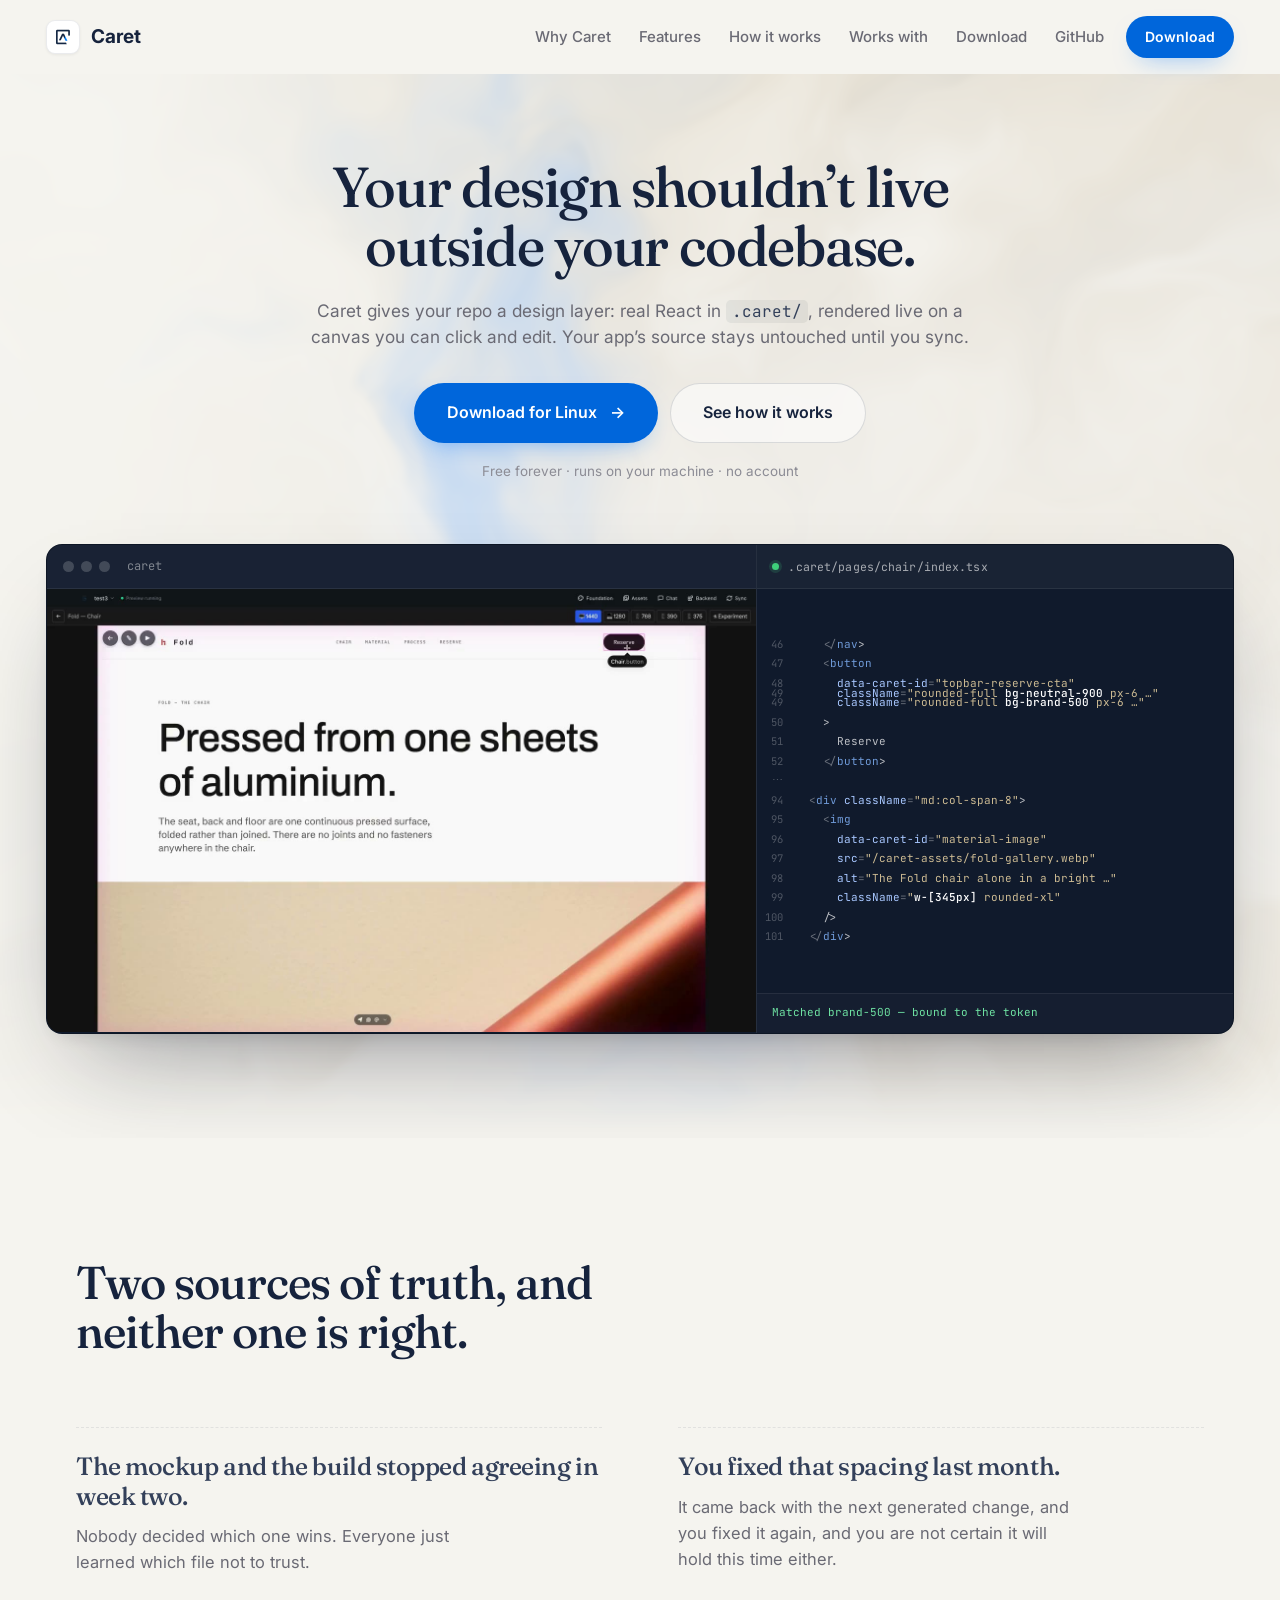
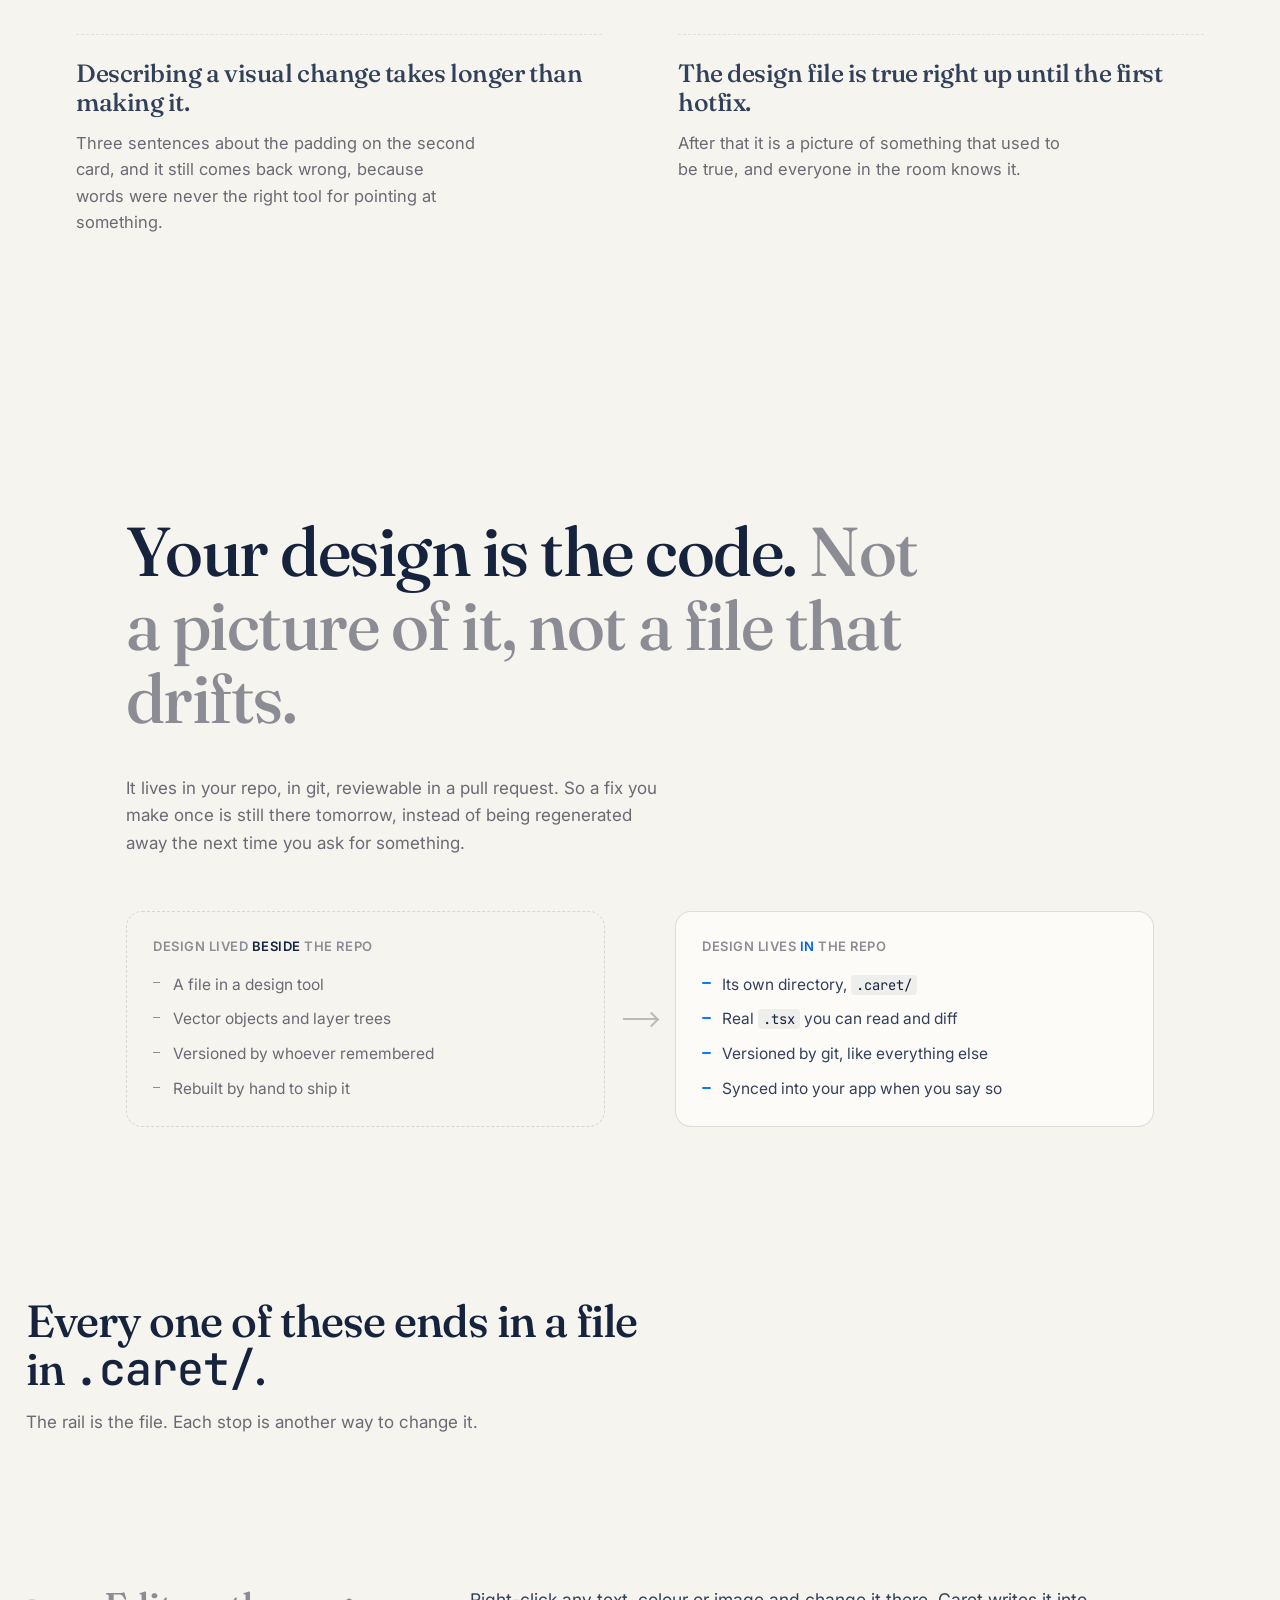
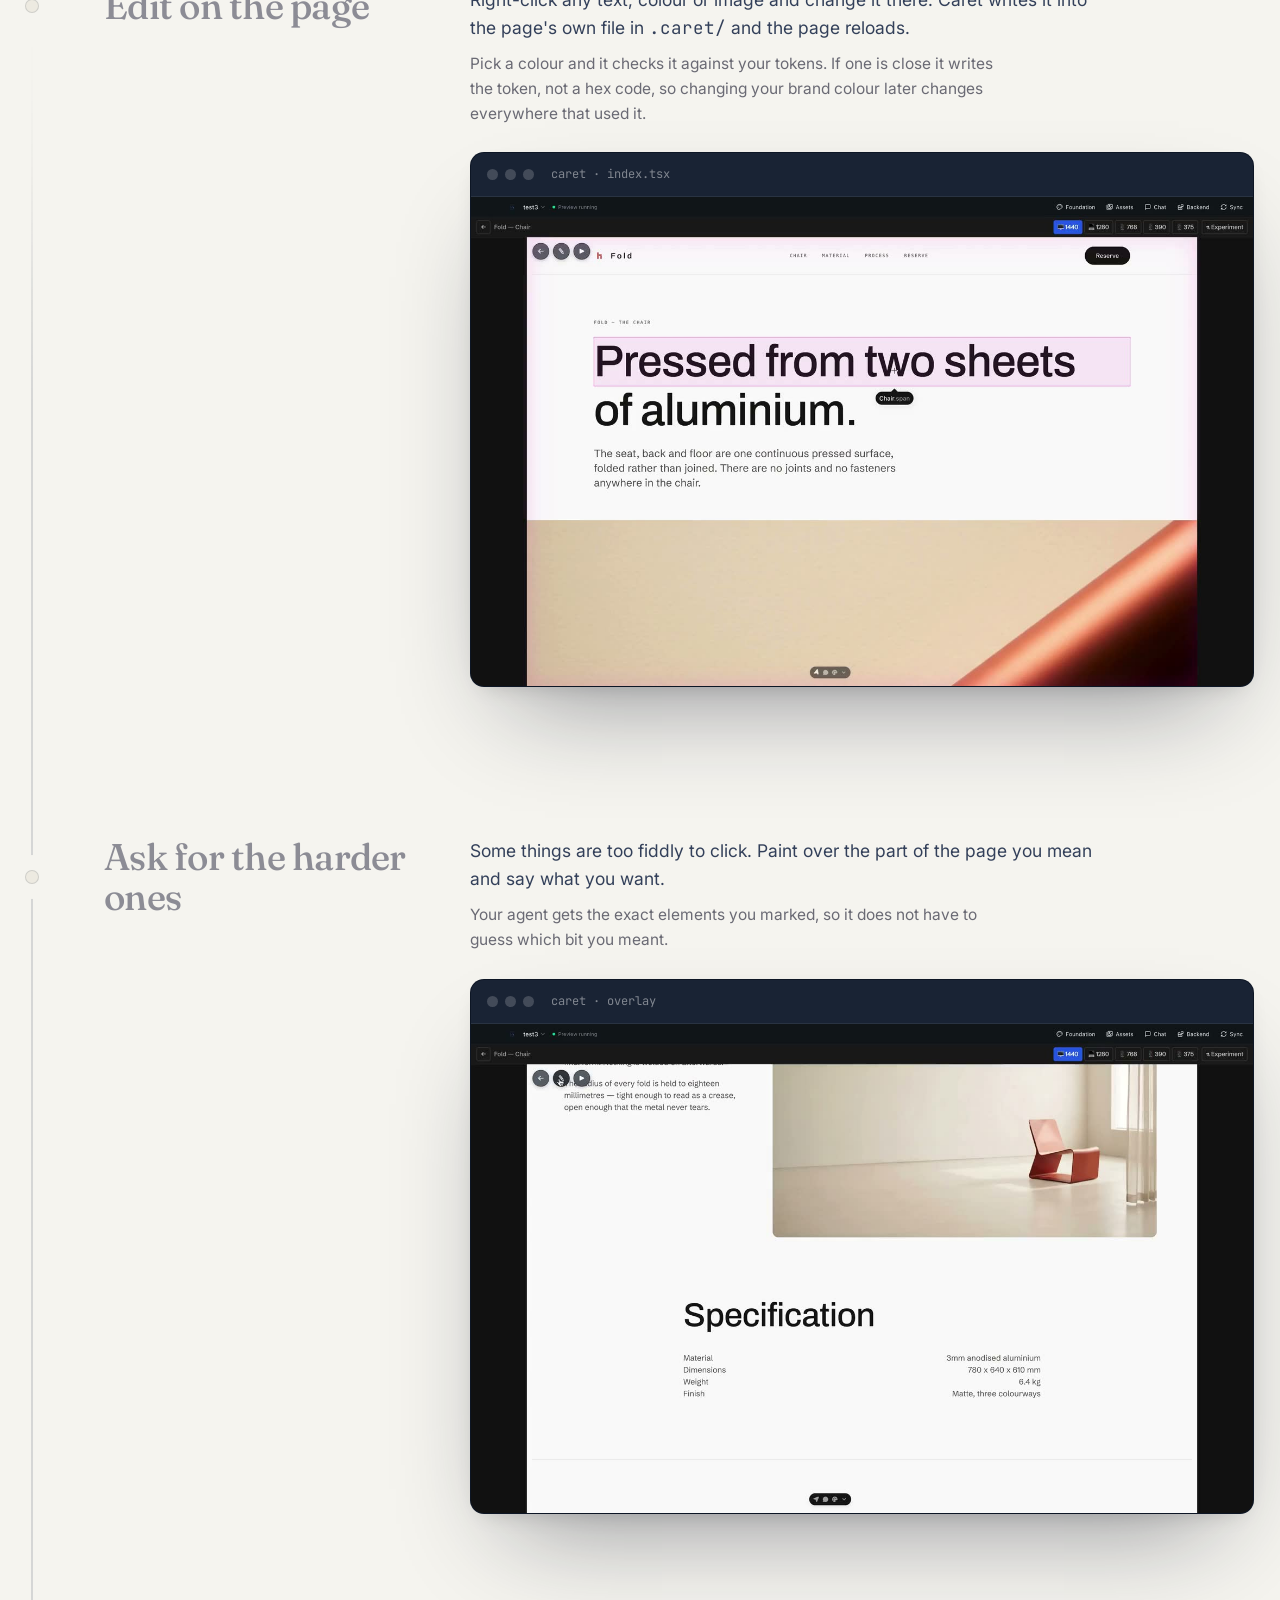
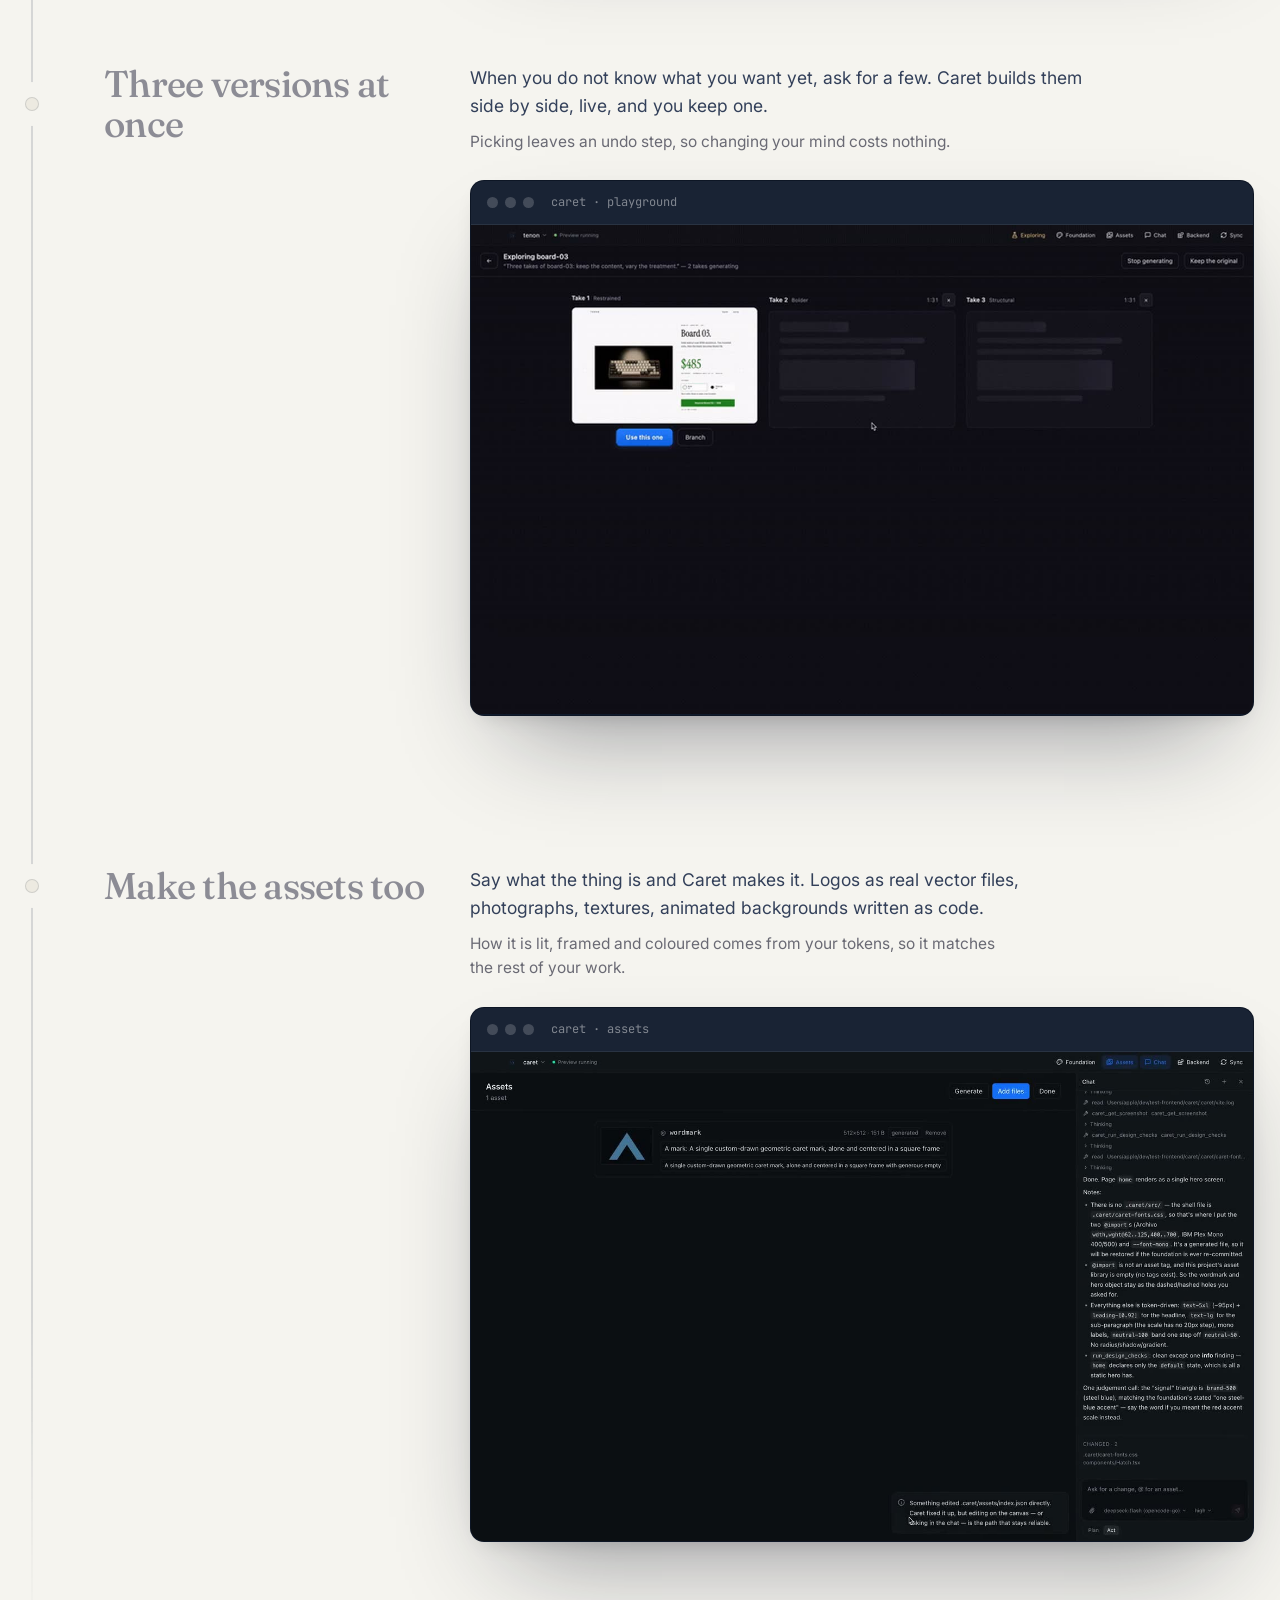
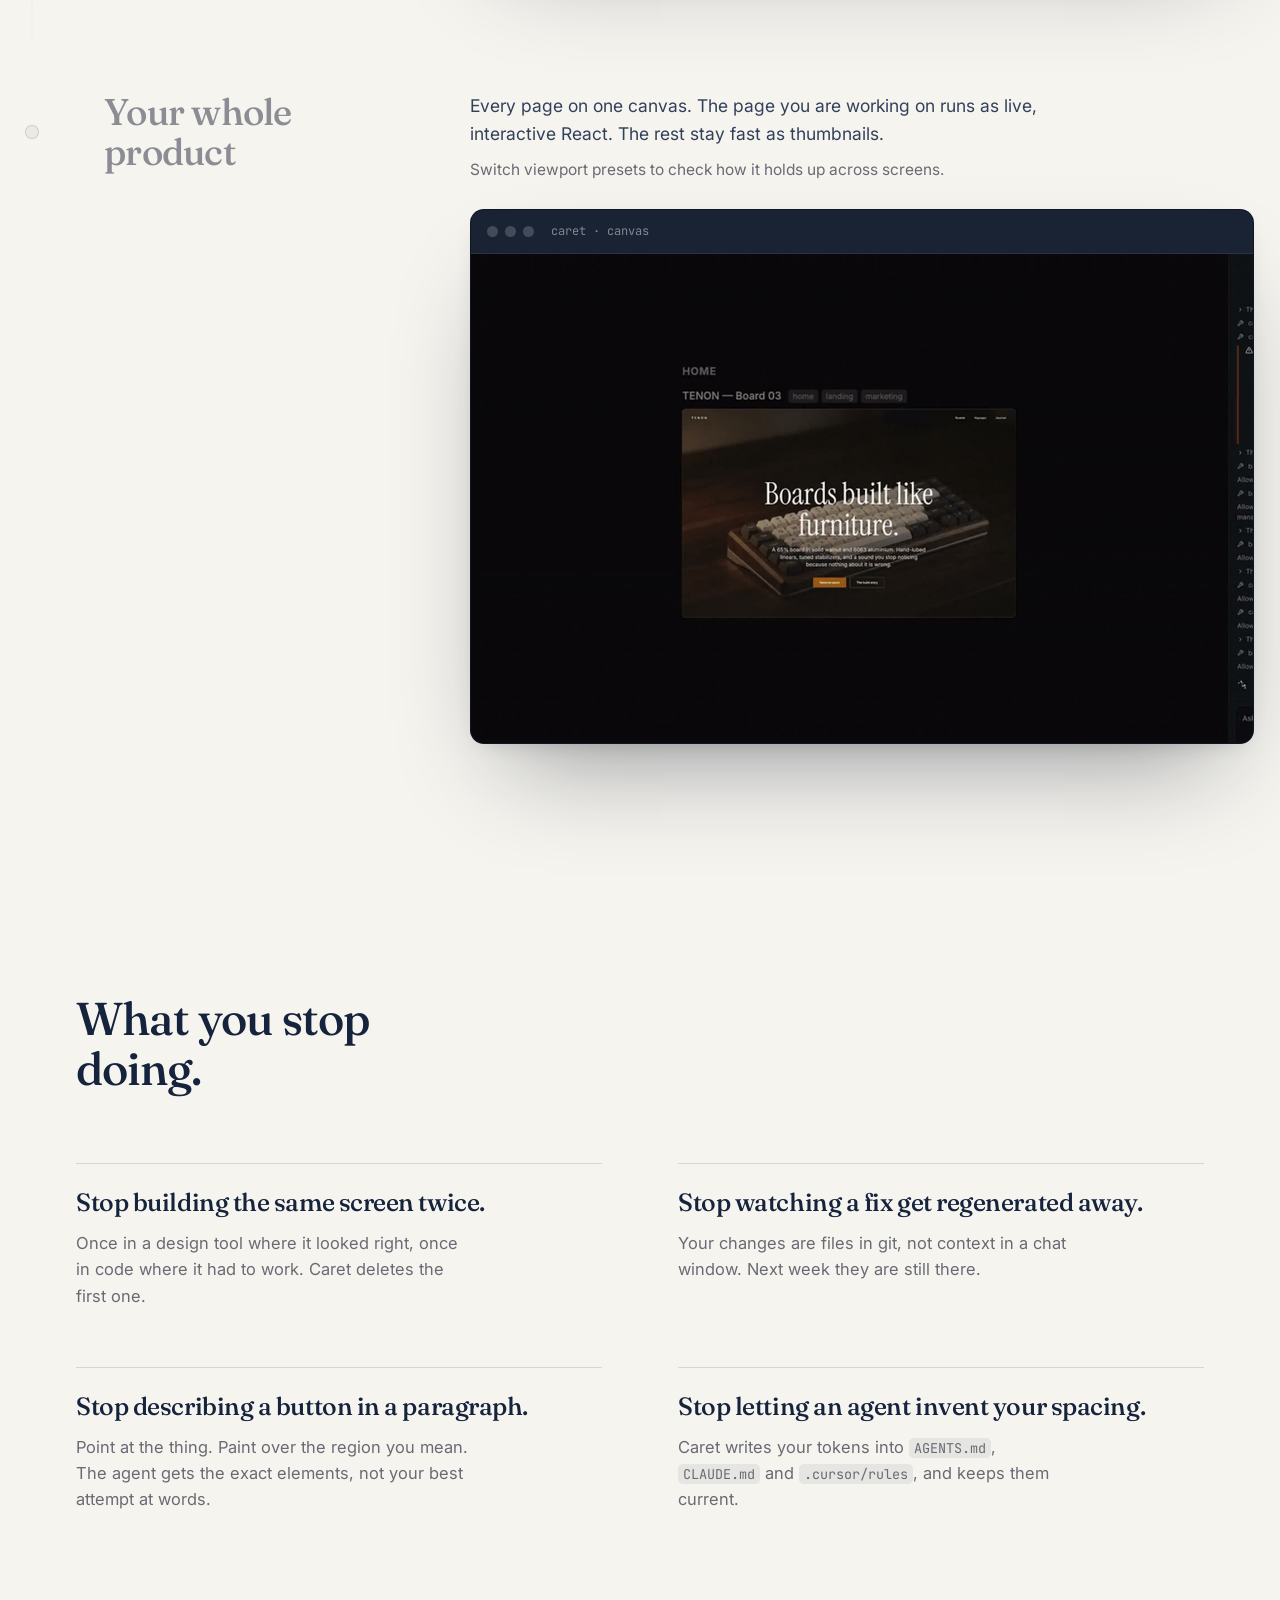
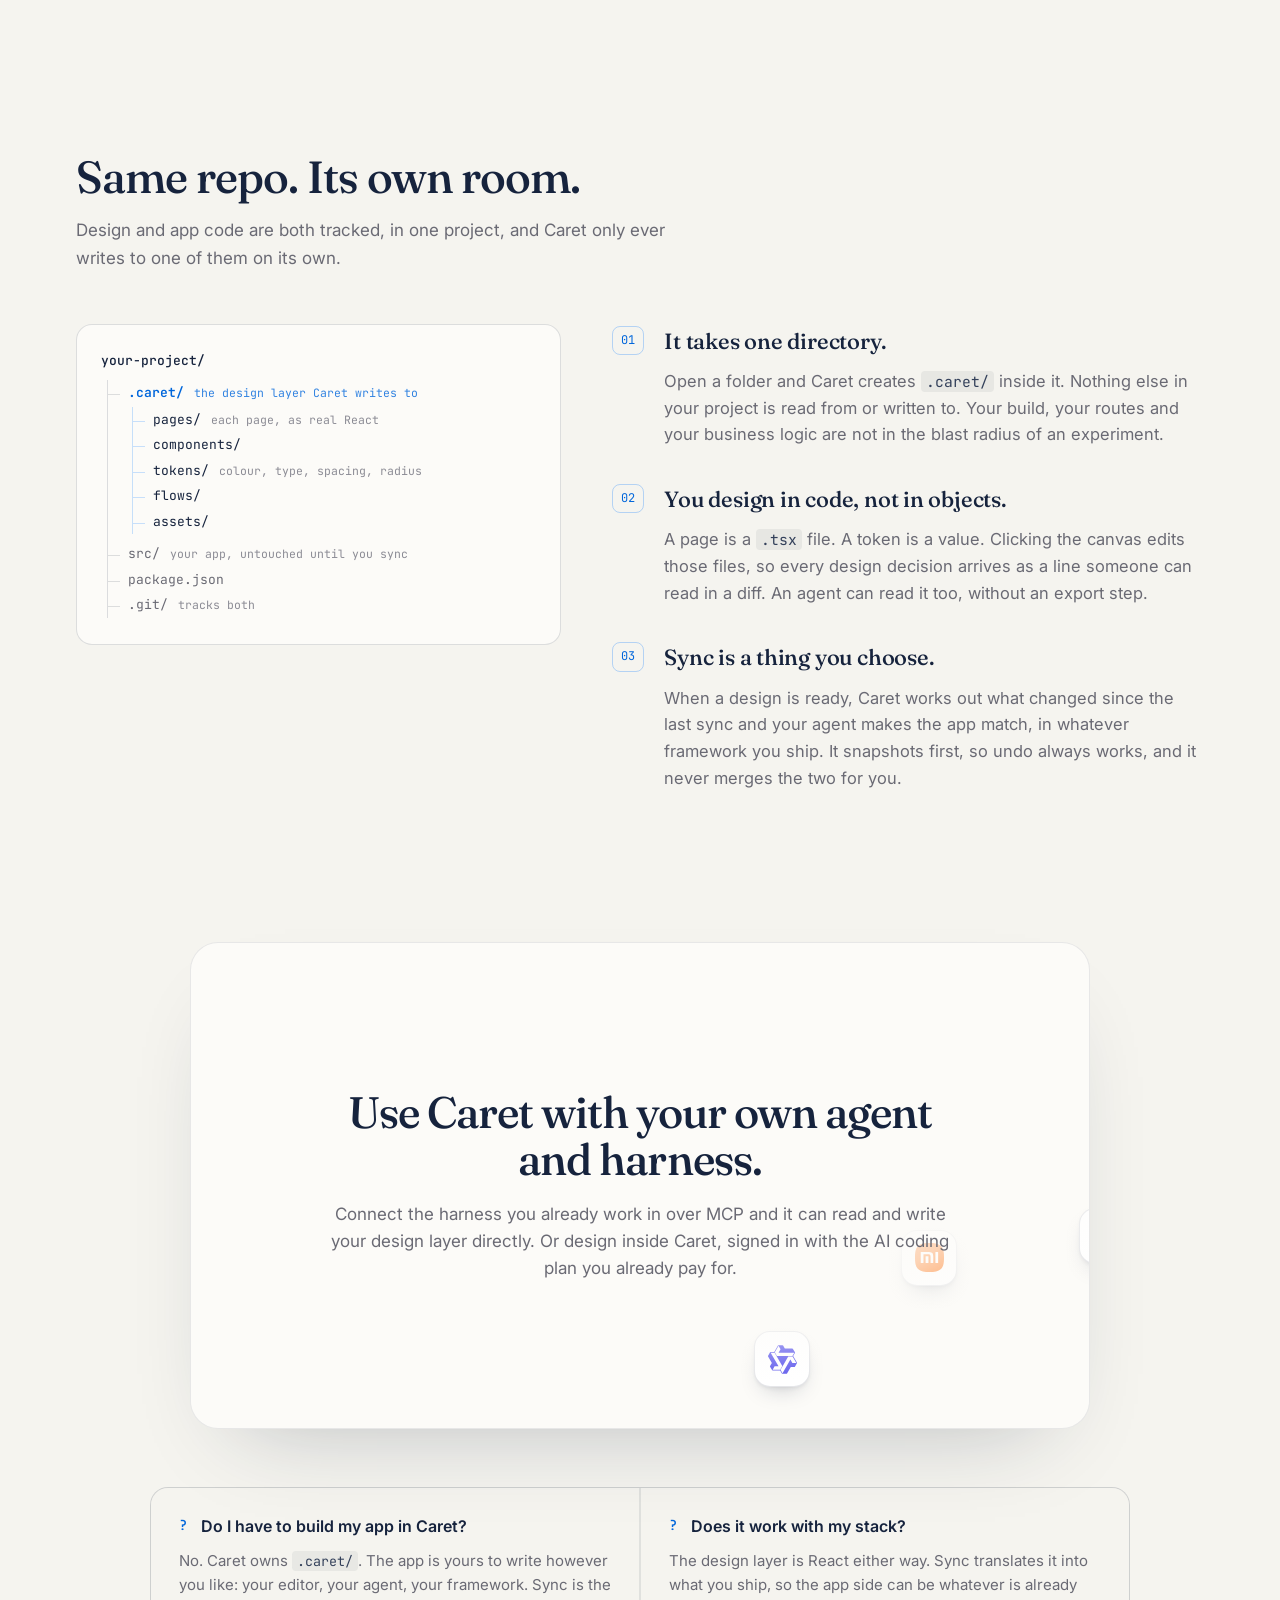
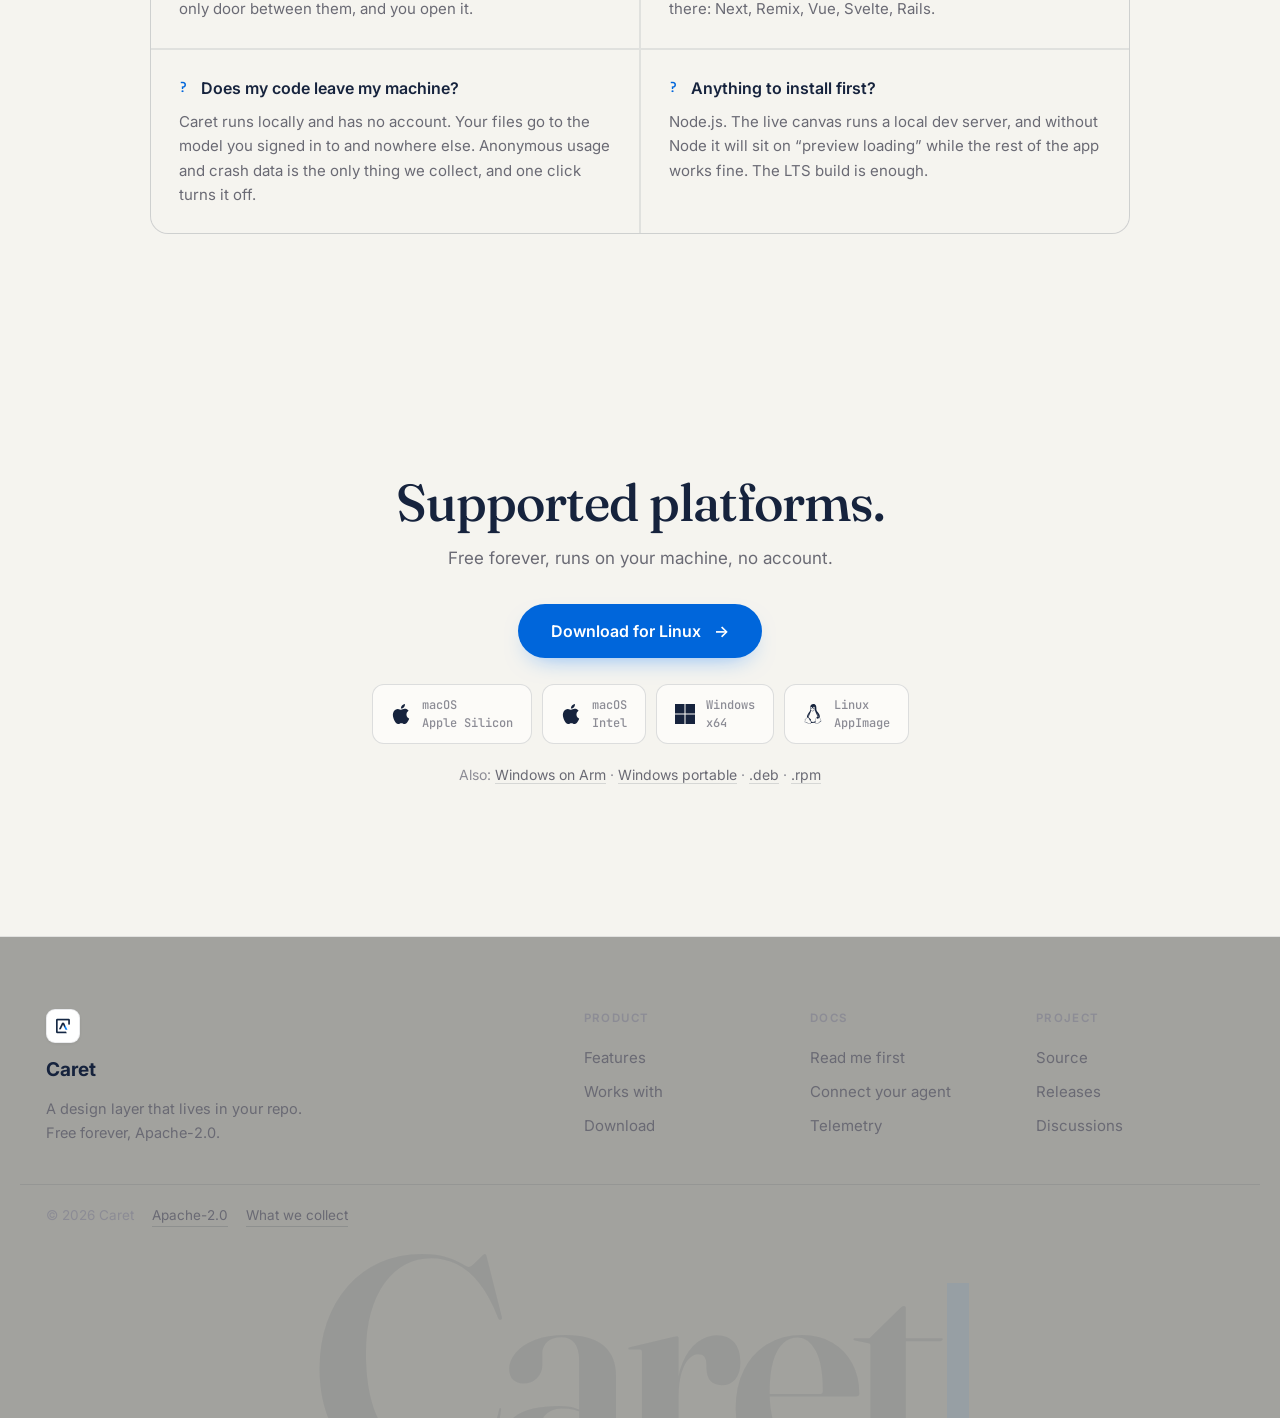
==== commit 7fc40d3d: "Rewrite the agents card, and size the ring to the copy it surrounds New headline and one sentence co" ====
--- a/index.html
+++ b/index.html
@@ -235,28 +235,12 @@
     <section id="agents" class="agents">
       <div class="cloud">
         <div class="cloud-mid">
-          <h2 class="h2">Nothing new to subscribe to.</h2>
-          <div class="cloud-two">
-            <div>
-              <h3>Keep your harness</h3>
-              <p>Caret opens the design layer over MCP, so the agent already in your terminal
-              can read and write it. Claude Code and Codex are tested.</p>
-            </div>
-            <div>
-              <h3>Keep your plan</h3>
-              <p>Or work in Caret and sign in with a coding plan you are already paying for.
-              It arrives as a provider, not another bill.</p>
-            </div>
-          </div>
-        </div>
-      </div>
-      <p class="cloud-fine">
-        ChatGPT Plus, Pro and Go, Kimi For Coding, the Z.AI and Zhipu coding plans and GitHub
-        Copilot all sign in as themselves. Anthropic is API key only, because Anthropic does
-        not permit Claude subscriptions in other tools. We would rather say so here than after
-        you install.
-      </p>
-
+          <h2 class="h2">Use Caret with your own agent and harness.</h2>
+          <p>Connect the harness you already work in over MCP and it can read and write your
+          design layer directly. Or design inside Caret, signed in with the AI coding plan you
+          already pay for.</p>
+        </div>
+      </div>
       <ul class="qa">
         <li>
           <h3>Do I have to build my app in Caret?</h3>
--- a/styles.css
+++ b/styles.css
@@ -645,19 +645,6 @@
 }
 
 /* ---------- objections ---------- */
-.cloud-two {
-  margin-top: 26px; display: grid; grid-template-columns: 1fr 1fr; gap: 20px 30px; text-align: left;
-}
-.cloud-two h3 {
-  font-family: var(--sans); font-size: 12.5px; font-weight: 600; letter-spacing: .08em;
-  text-transform: uppercase; color: var(--brand-deep); margin-bottom: 8px;
-  padding-top: 12px; border-top: 1px solid var(--line);
-}
-.cloud-two p { margin: 0 !important; font-size: 15px !important; line-height: 1.55; }
-.cloud-fine {
-  max-width: 660px; margin: 26px auto 0; text-align: center;
-  font-size: 14px; line-height: 1.6; color: var(--muted-2);
-}
 .qa {
   list-style: none; margin: 58px auto 0; max-width: 980px;
   display: grid; grid-template-columns: repeat(2, minmax(0, 1fr)); gap: 2px;
@@ -696,7 +683,6 @@
   .footer-cols { grid-template-columns: 1fr 1fr; gap: 20px 28px; }
   .cloud { padding: 118px 20px; border-radius: 22px; }
   .cloud-mid .h2 { font-size: 27px; }
-  .cloud-two { grid-template-columns: 1fr; gap: 16px; }
   .footer-inner { grid-template-columns: 1fr; gap: 36px; }
 }
 @media (max-width: 980px) {
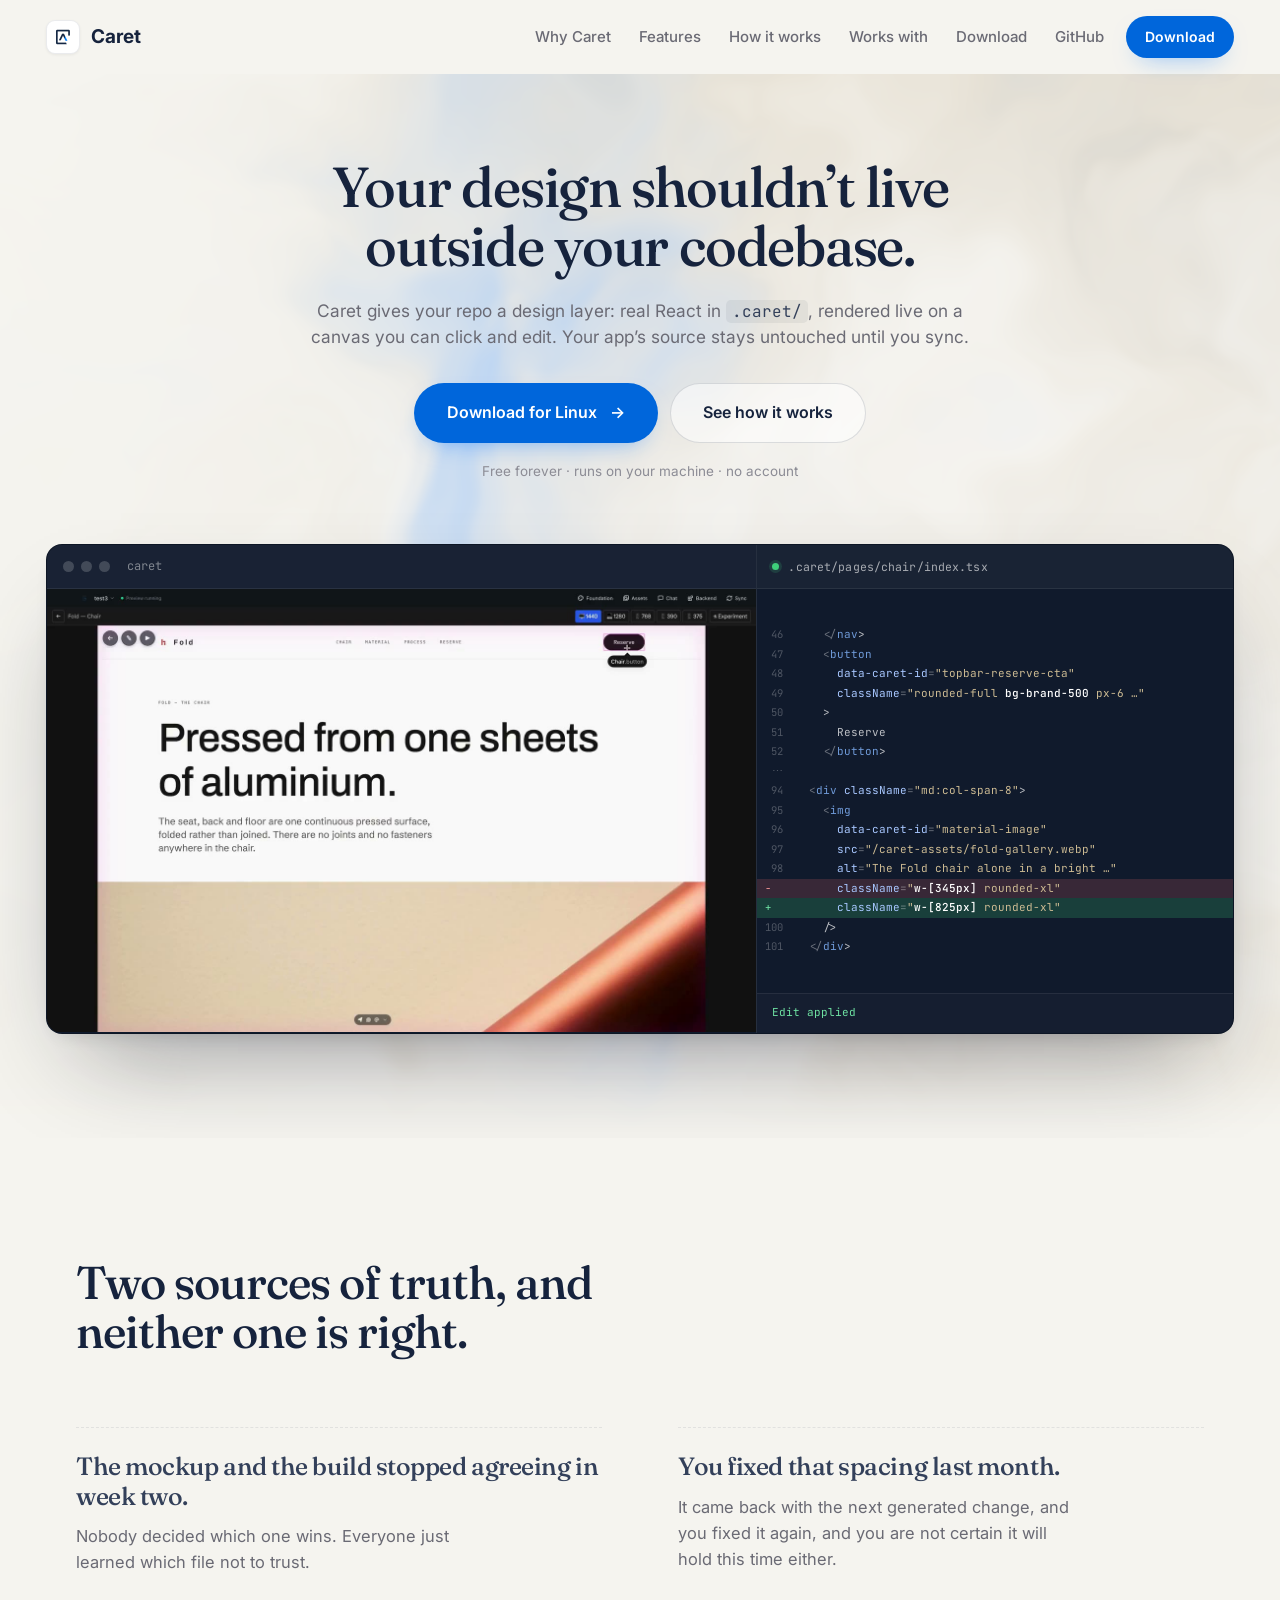
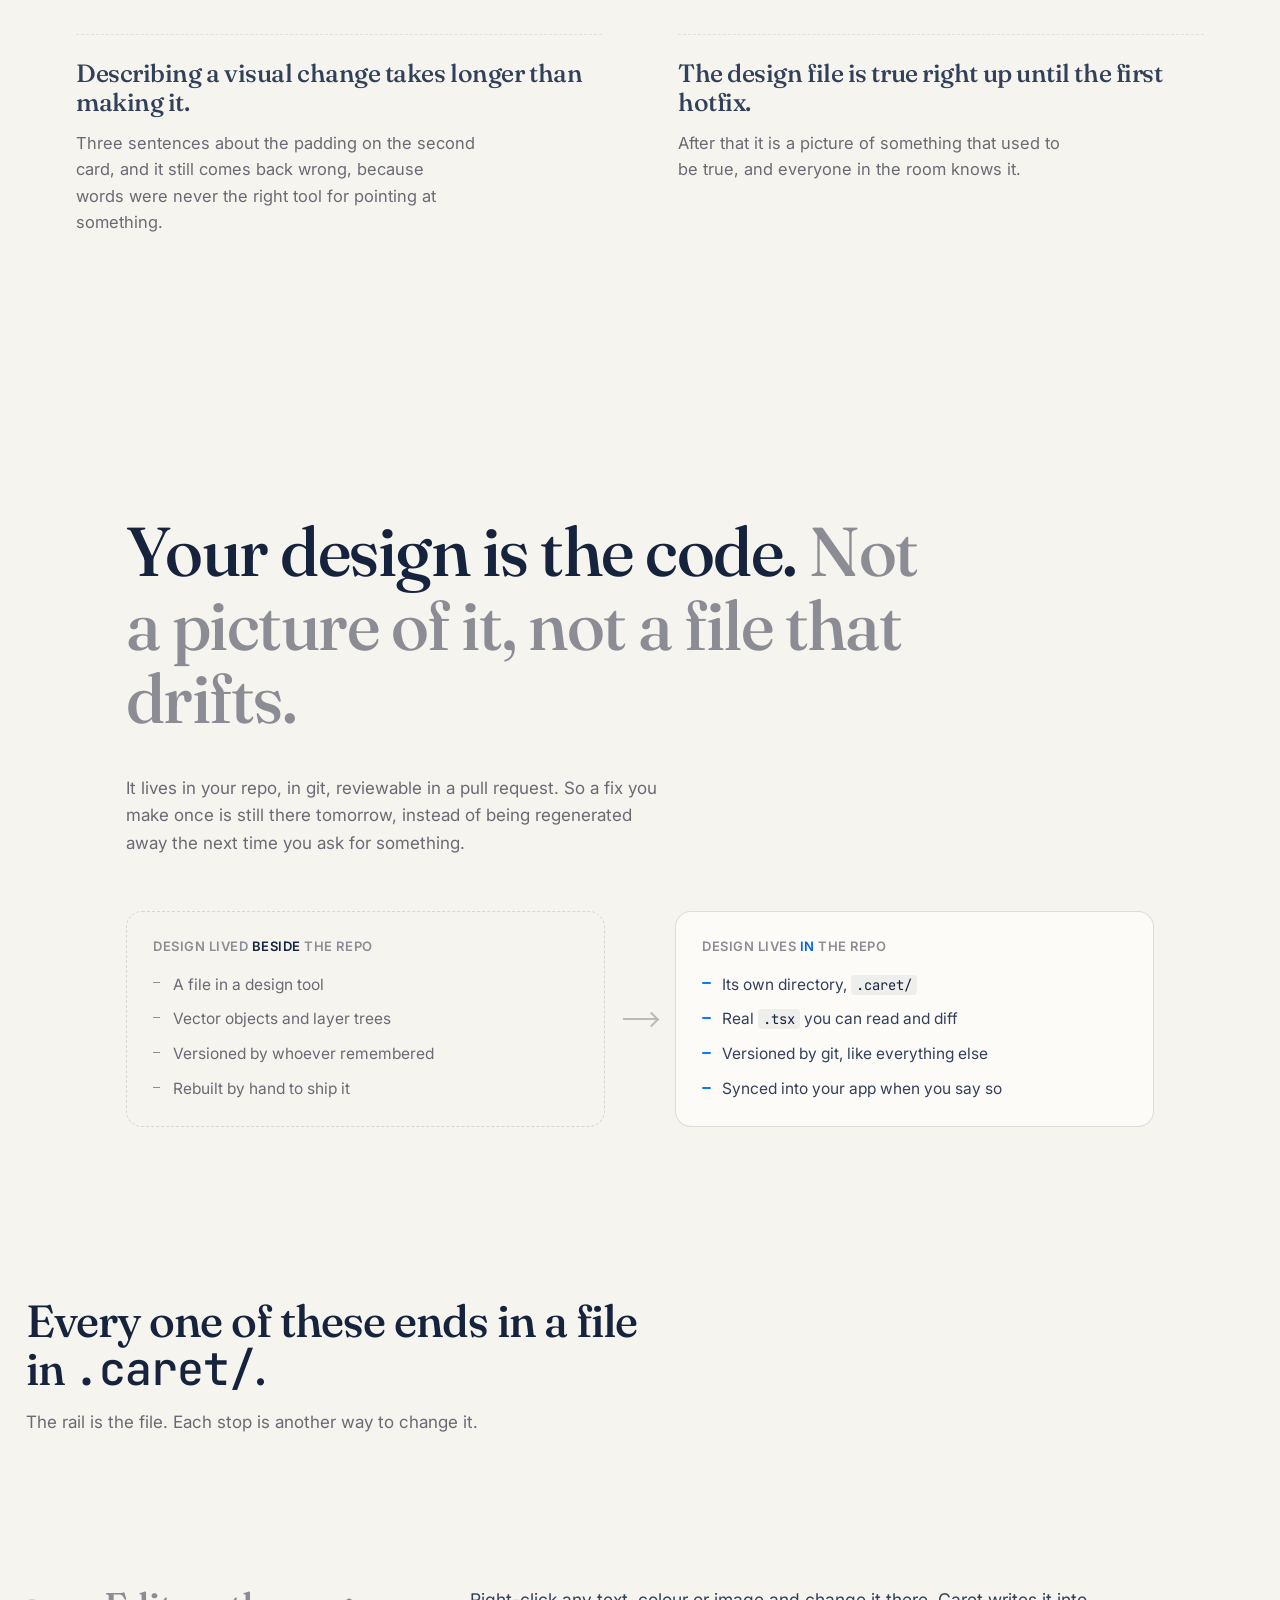
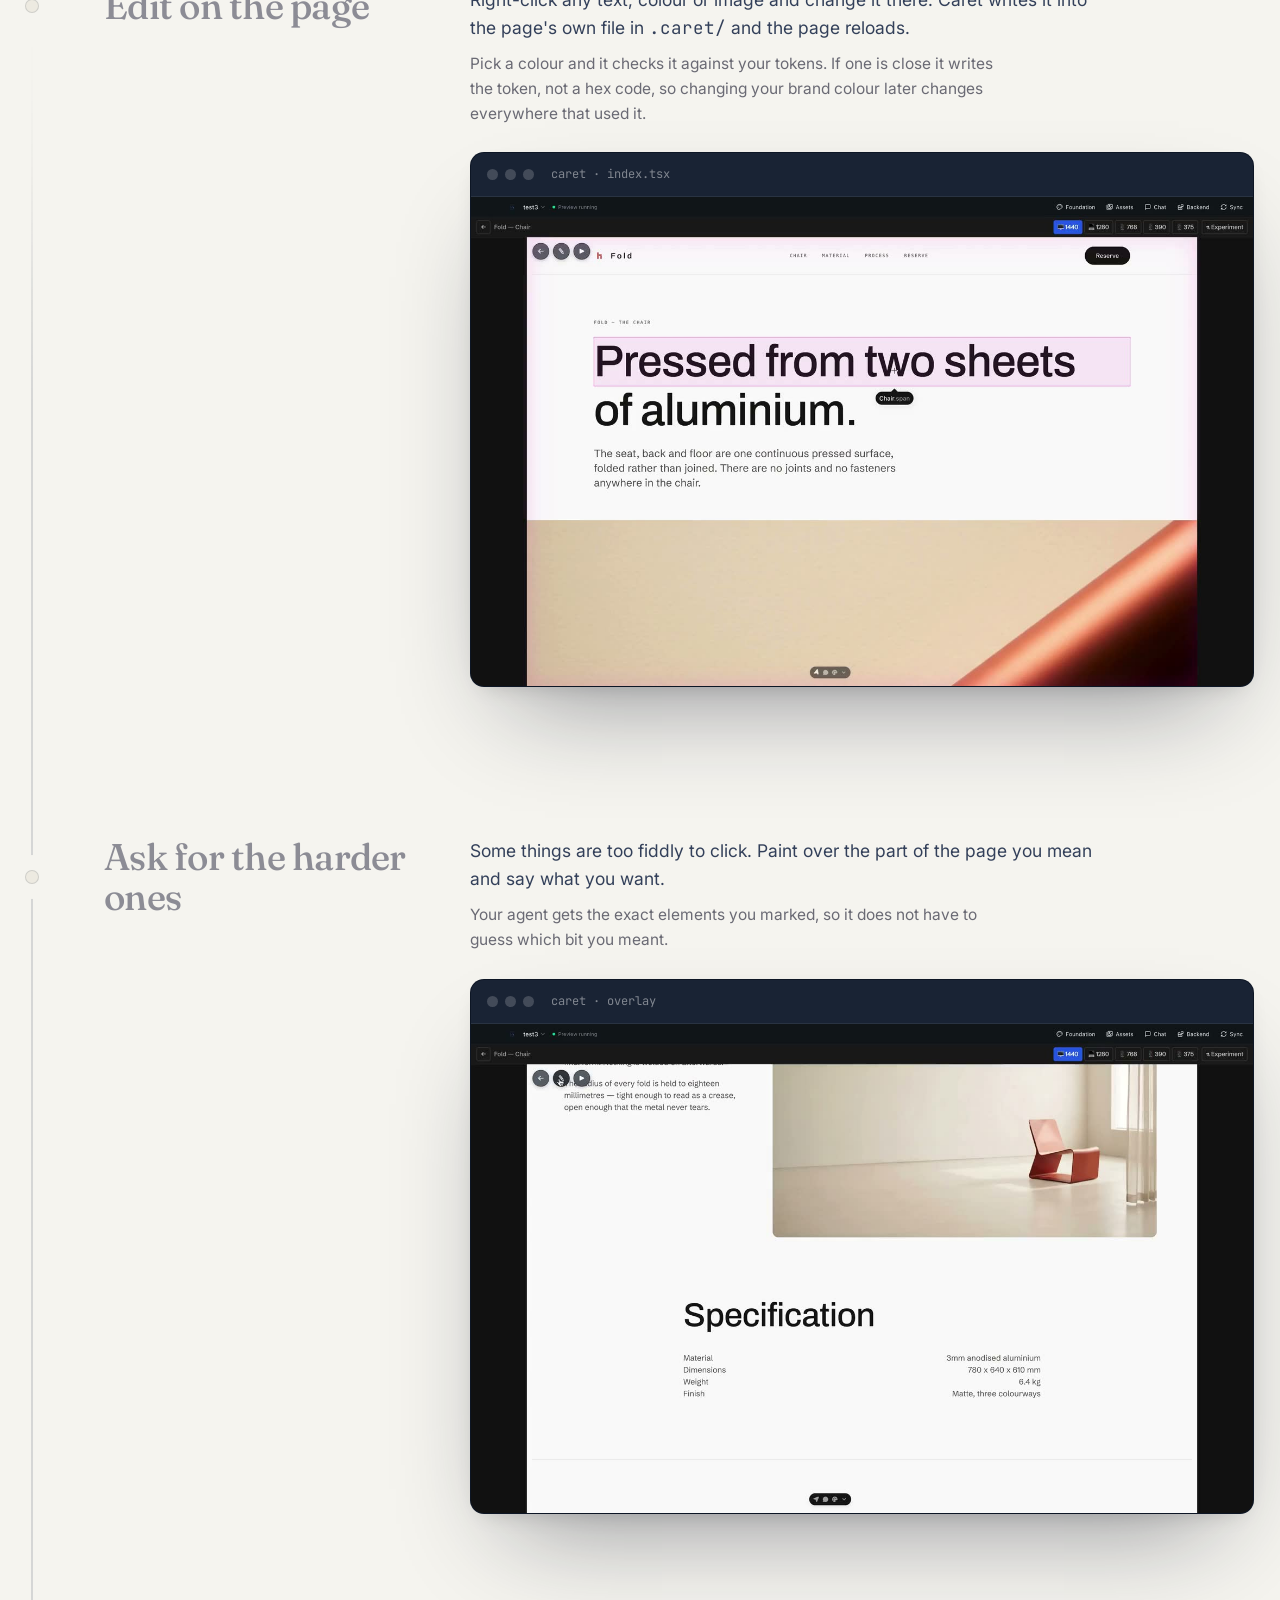
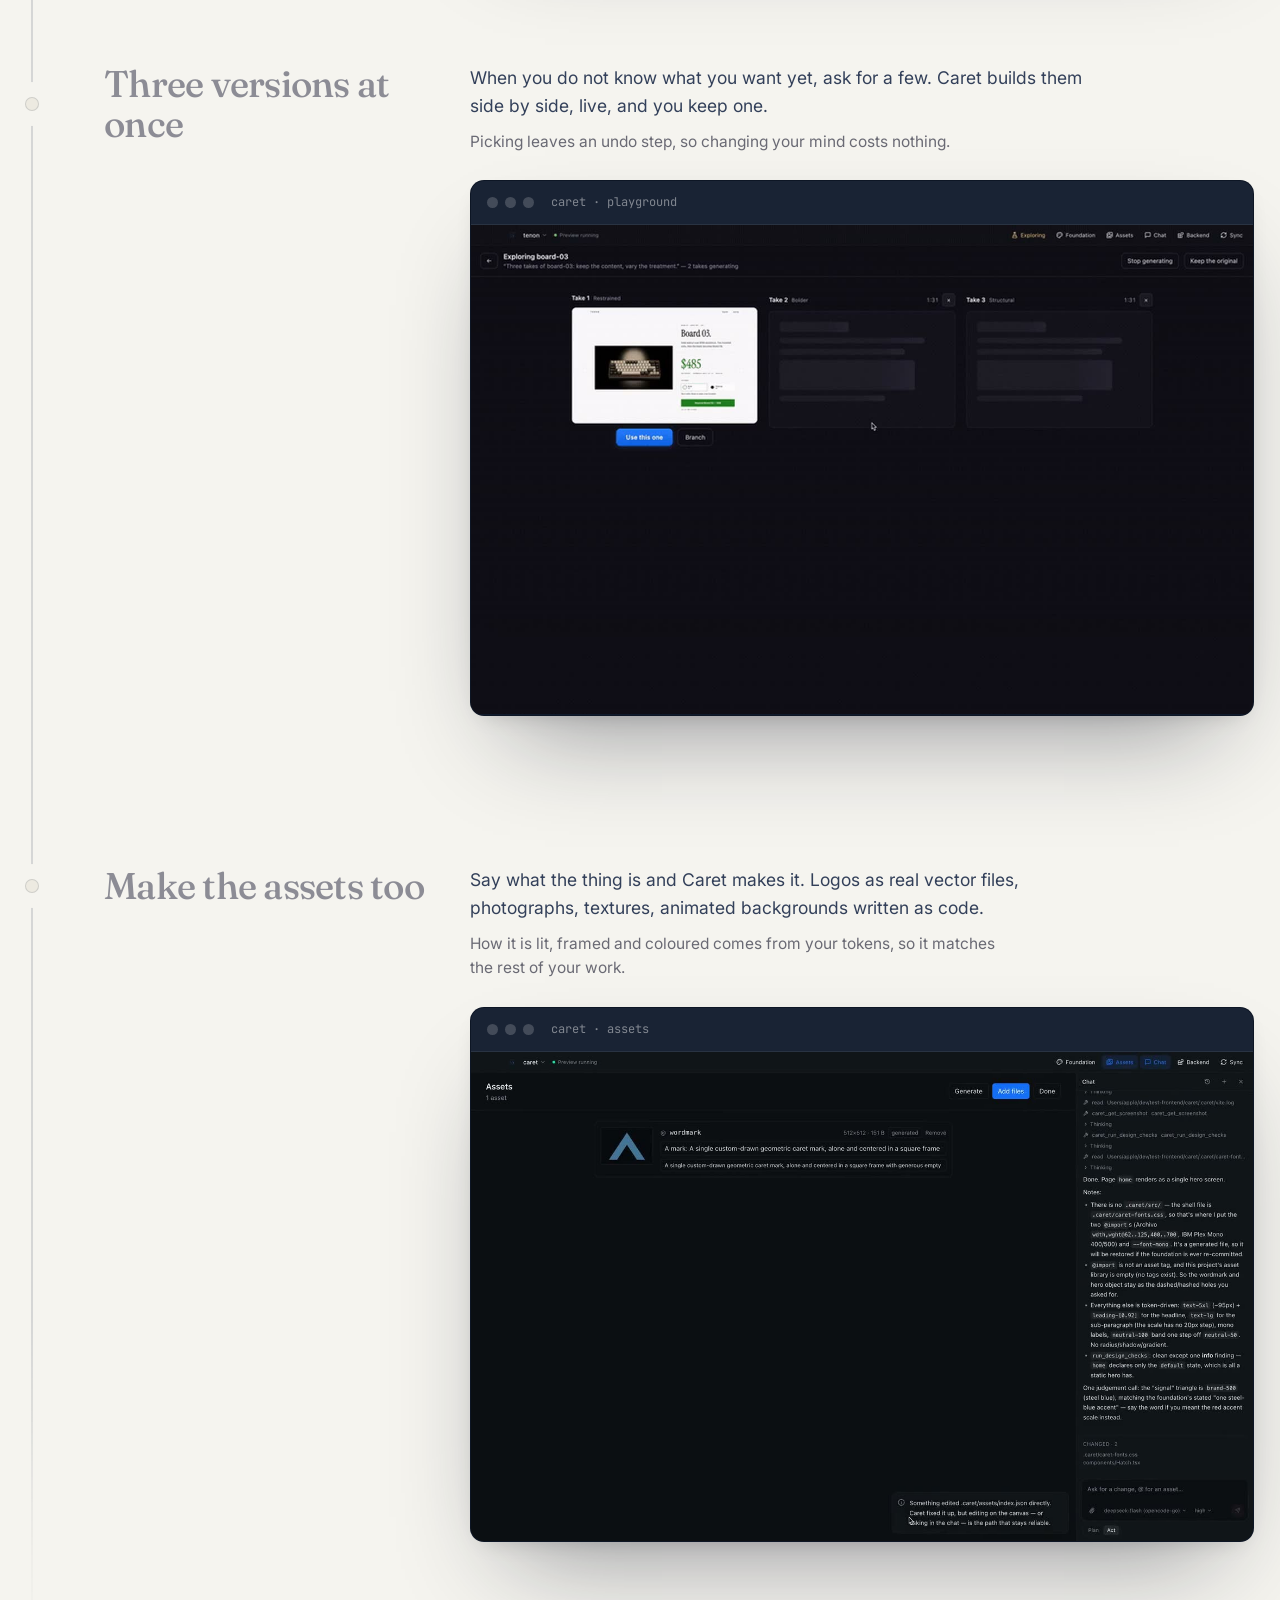
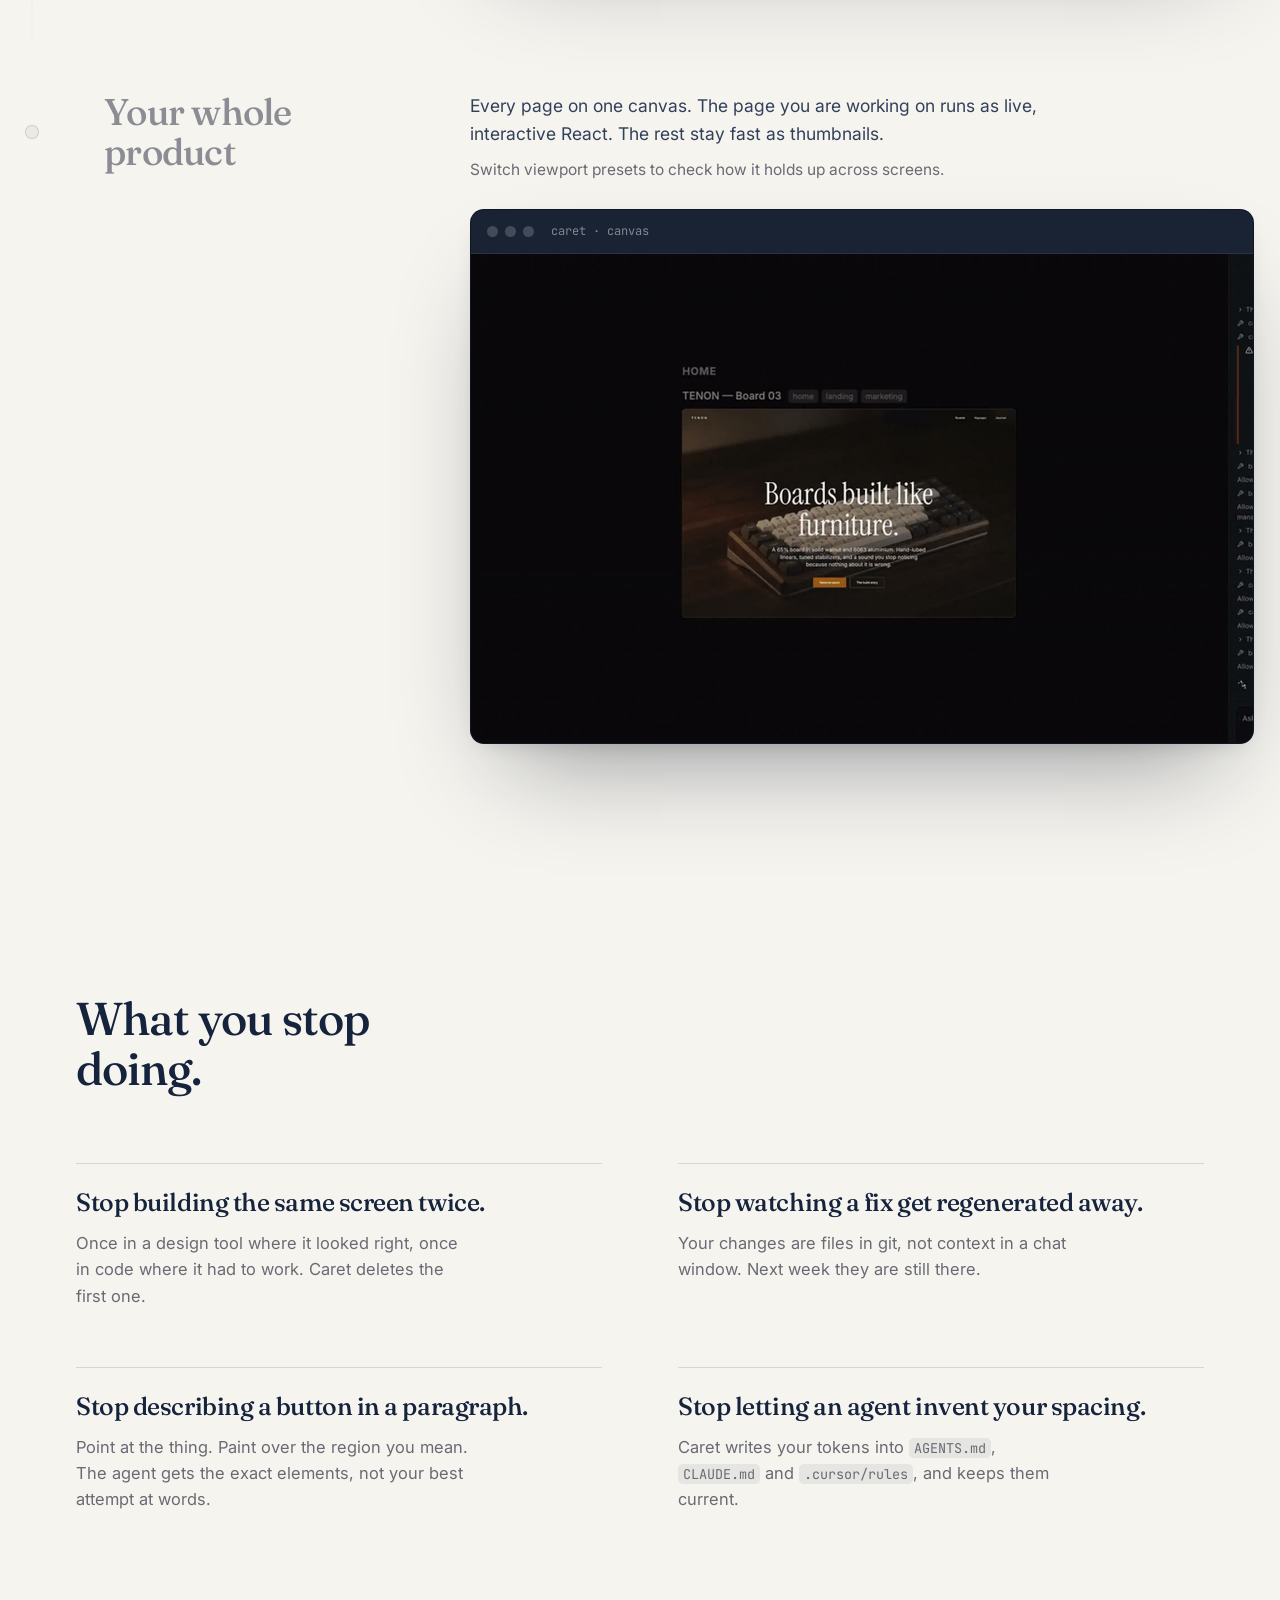
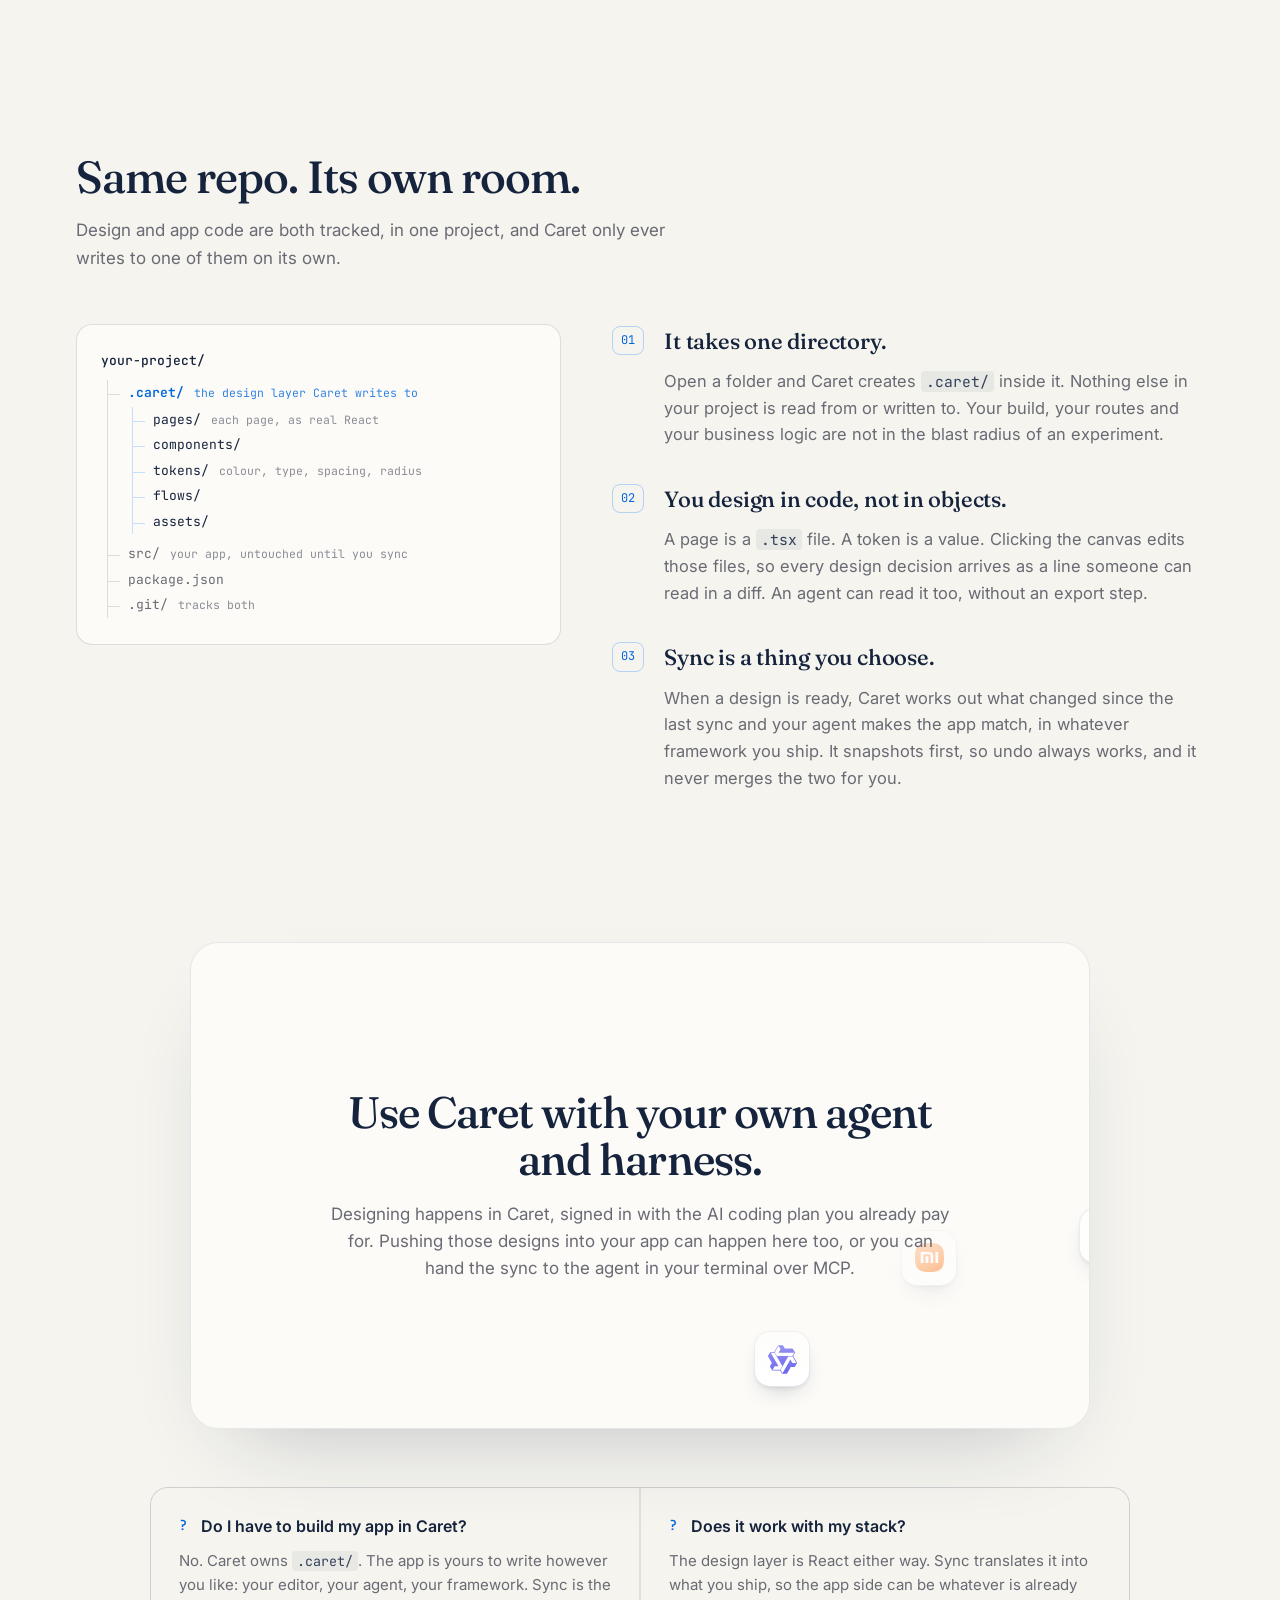
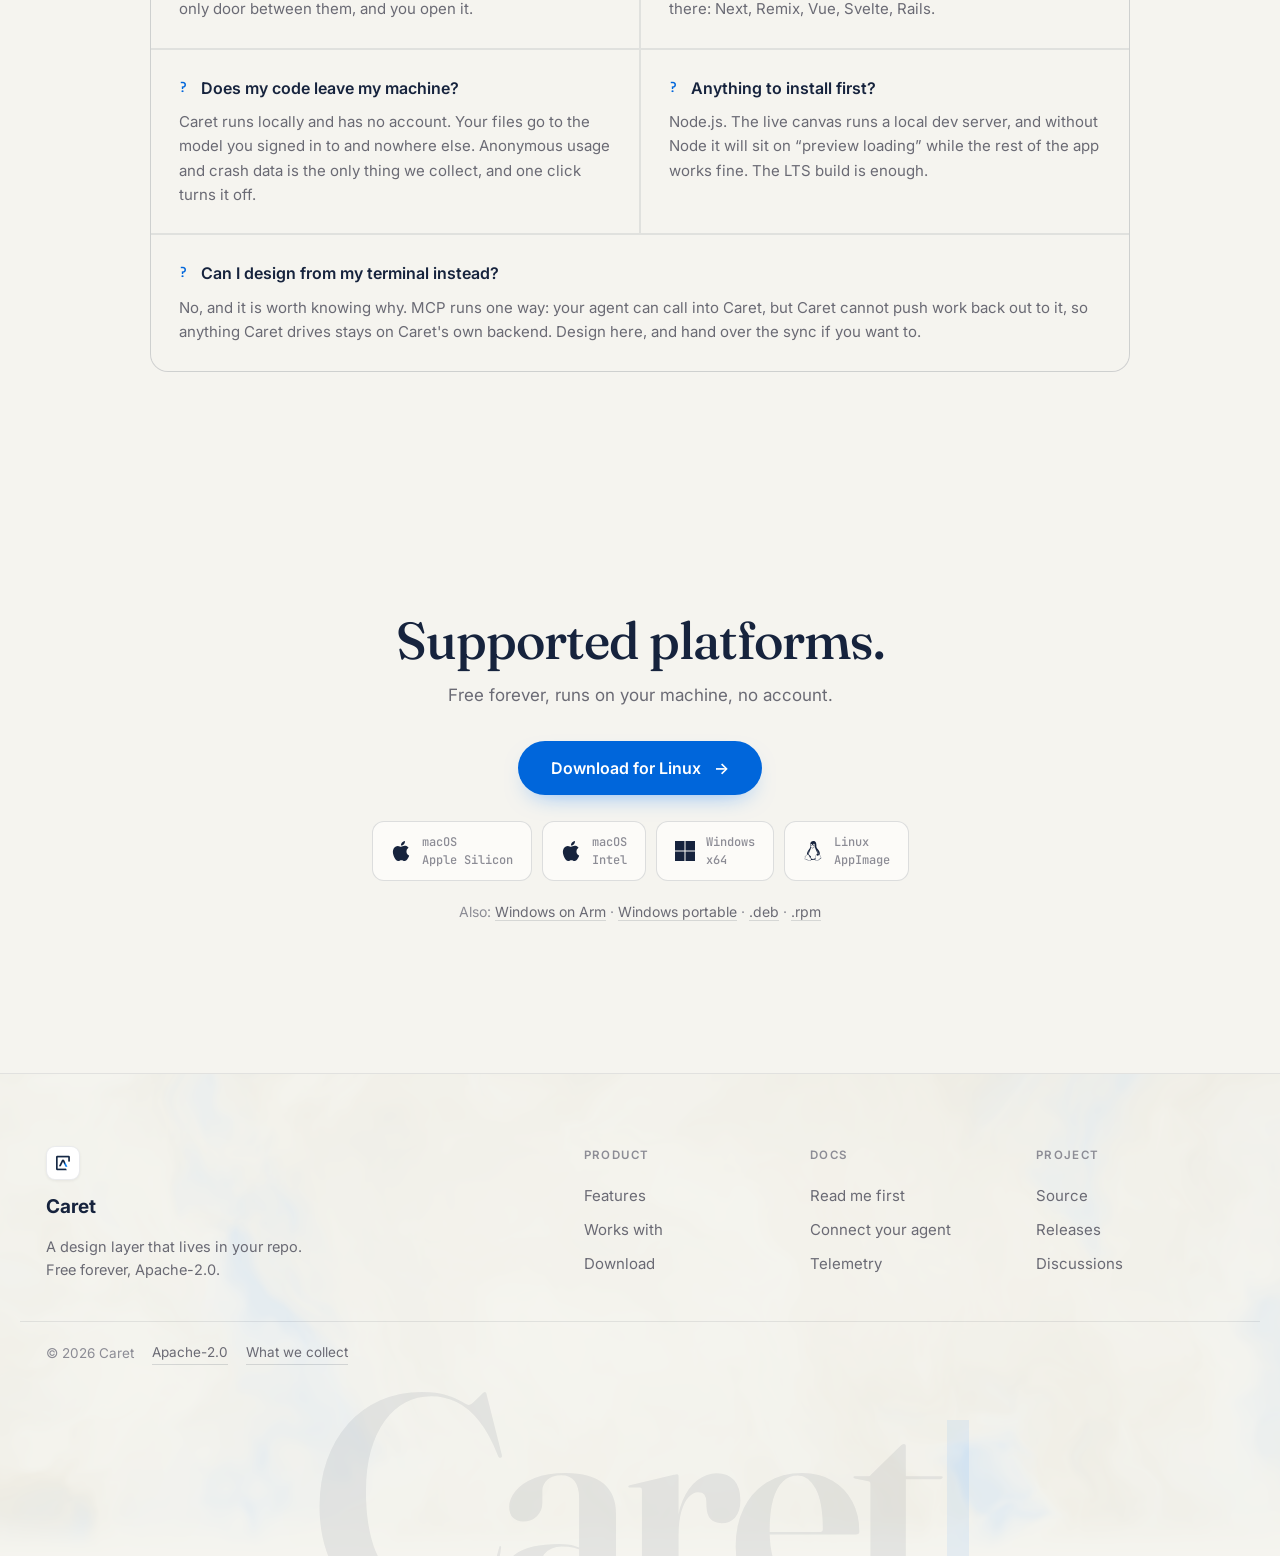
==== commit b826b76e: "Say which half of the work the harness can actually take The card had it backwards. It read as thoug" ====
--- a/index.html
+++ b/index.html
@@ -236,9 +236,9 @@
       <div class="cloud">
         <div class="cloud-mid">
           <h2 class="h2">Use Caret with your own agent and harness.</h2>
-          <p>Connect the harness you already work in over MCP and it can read and write your
-          design layer directly. Or design inside Caret, signed in with the AI coding plan you
-          already pay for.</p>
+          <p>Designing happens in Caret, signed in with the AI coding plan you already pay for.
+          Pushing those designs into your app can happen here too, or you can hand the sync to
+          the agent in your terminal over MCP.</p>
         </div>
       </div>
       <ul class="qa">
@@ -264,6 +264,12 @@
           <p>Node.js. The live canvas runs a local dev server, and without Node it will sit on
           &ldquo;preview loading&rdquo; while the rest of the app works fine. The LTS build is
           enough.</p>
+        </li>
+        <li>
+          <h3>Can I design from my terminal instead?</h3>
+          <p>No, and it is worth knowing why. MCP runs one way: your agent can call into Caret,
+          but Caret cannot push work back out to it, so anything Caret drives stays on Caret's
+          own backend. Design here, and hand over the sync if you want to.</p>
         </li>
       </ul>
     </section>
--- a/styles.css
+++ b/styles.css
@@ -651,6 +651,9 @@
   background: var(--line-soft); border: 1px solid var(--line-soft); border-radius: 18px; overflow: hidden;
 }
 .qa li { background: var(--paper); padding: 26px 28px; }
+/* an odd last card would otherwise leave the grid's own background showing
+   through as an empty cell */
+.qa li:last-child:nth-child(odd) { grid-column: 1 / -1; }
 .qa h3 {
   font-size: 16px; font-weight: 600; margin-bottom: 9px; color: var(--ink);
   padding-left: 22px; position: relative;
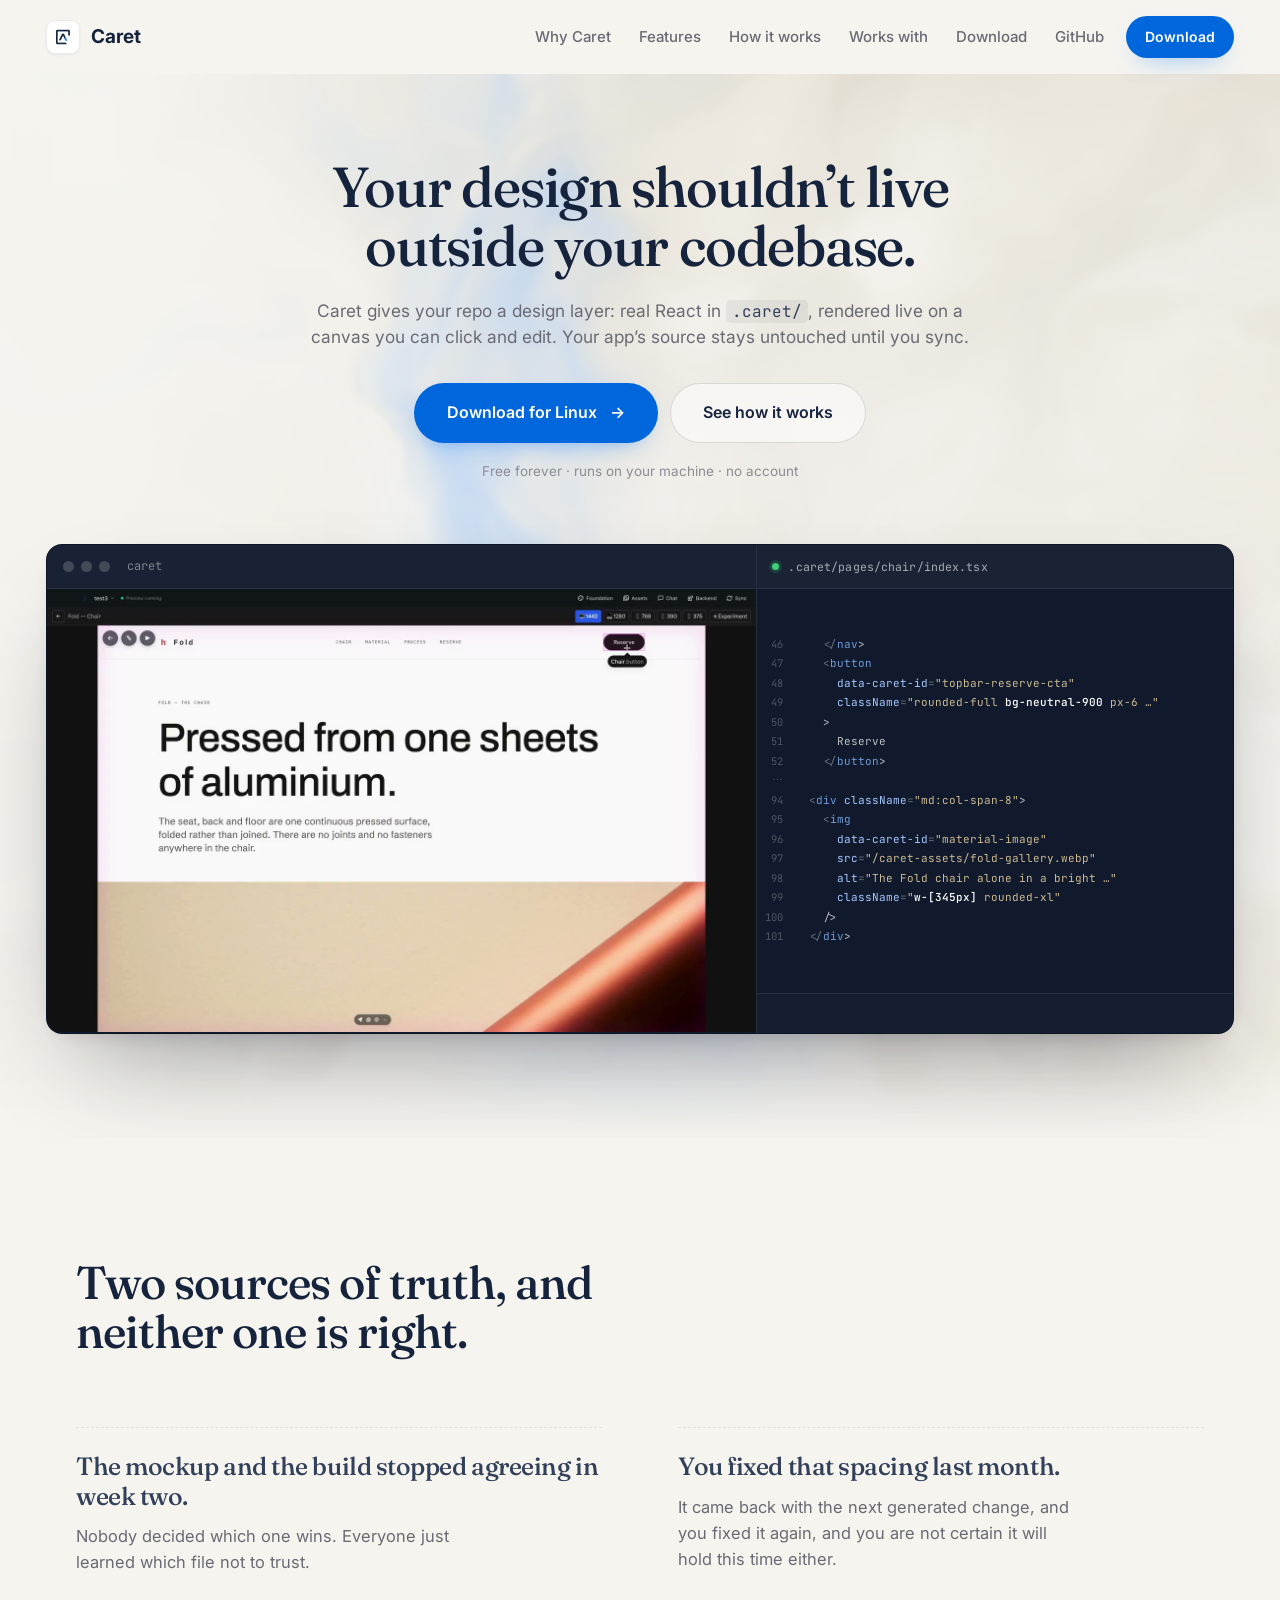
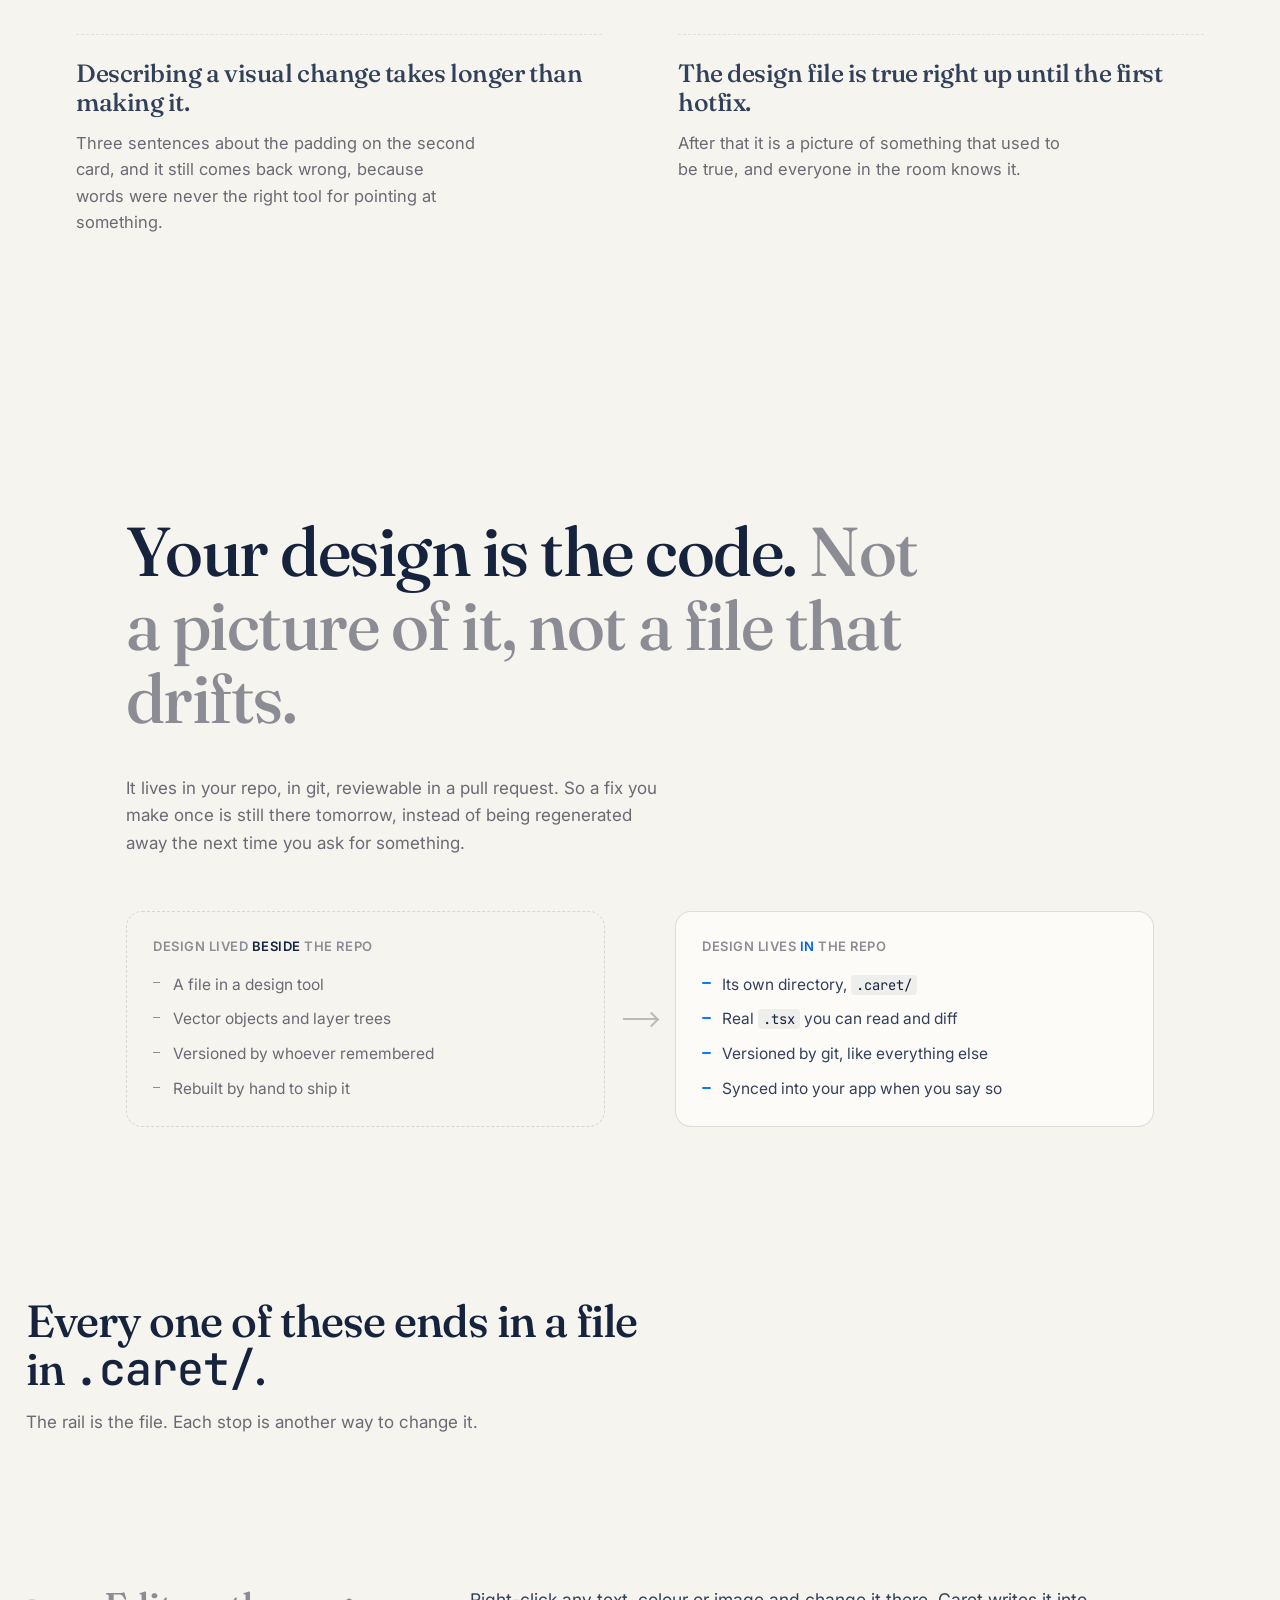
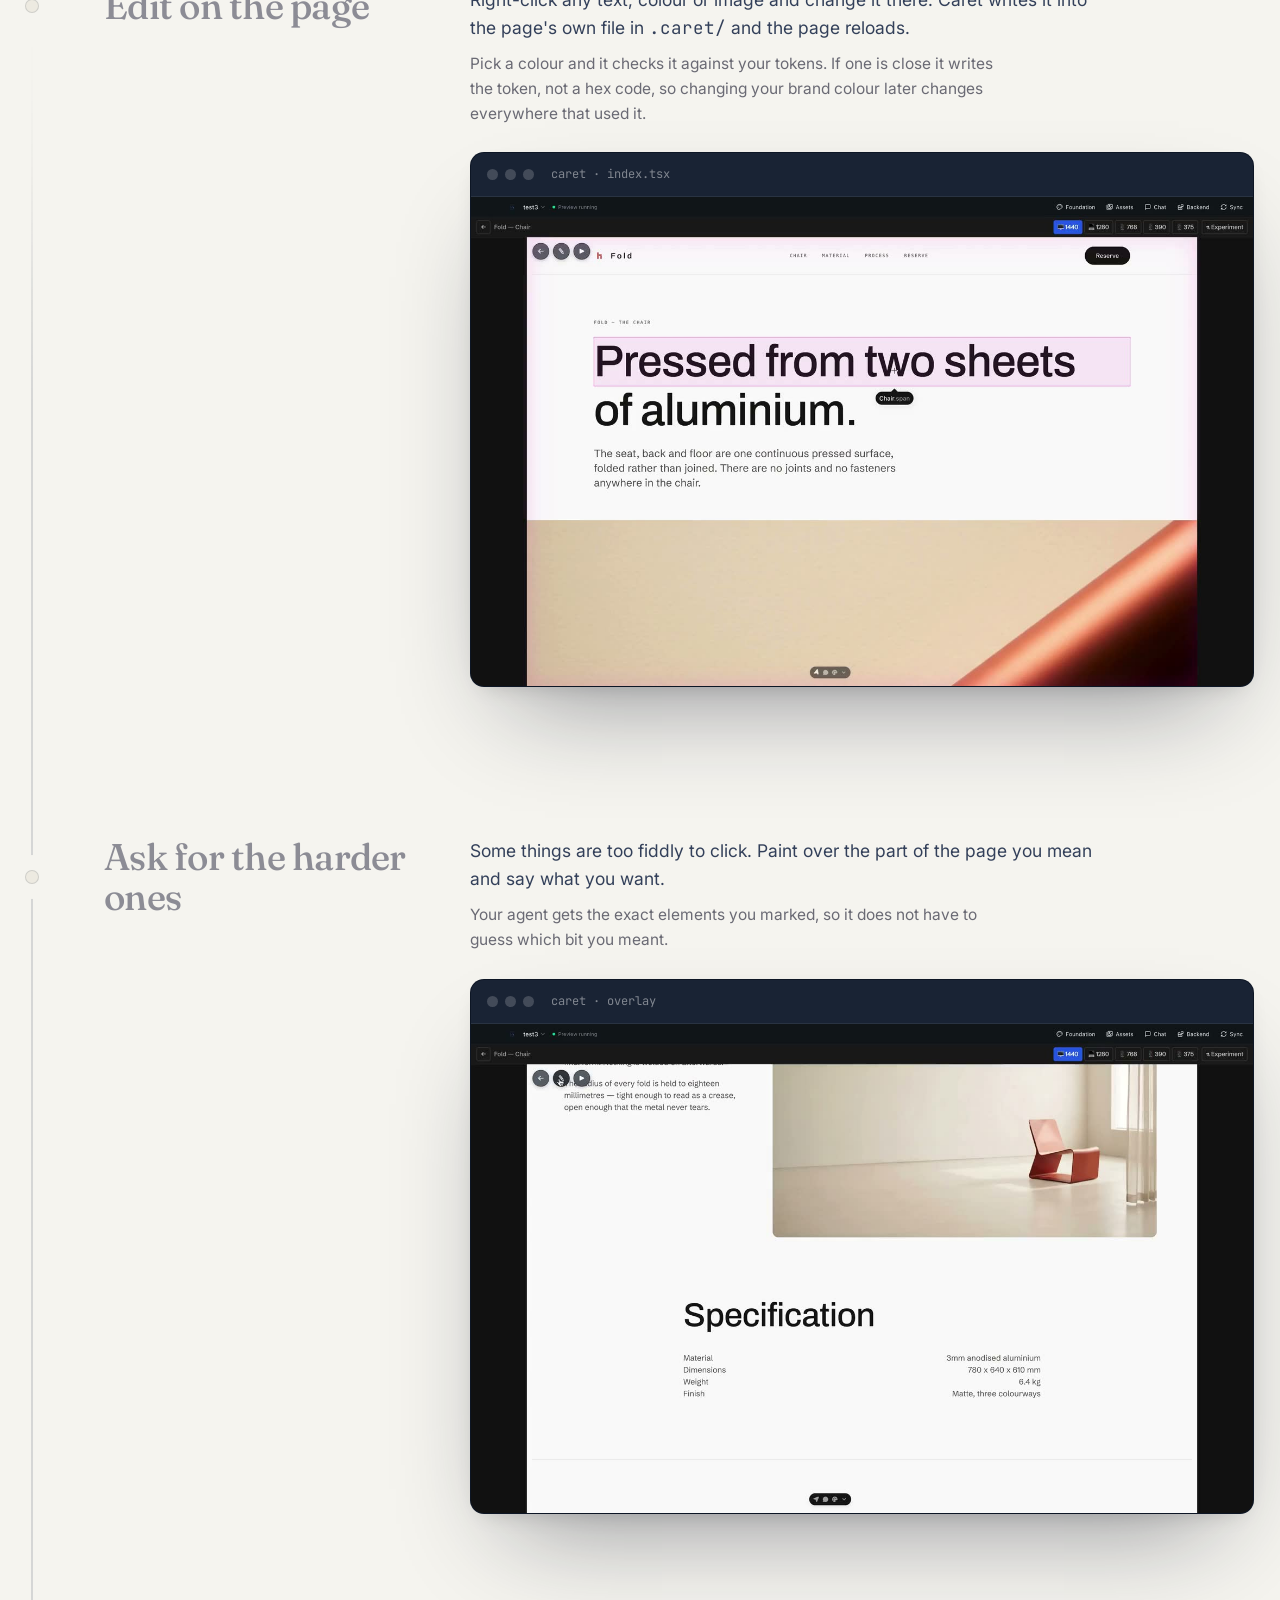
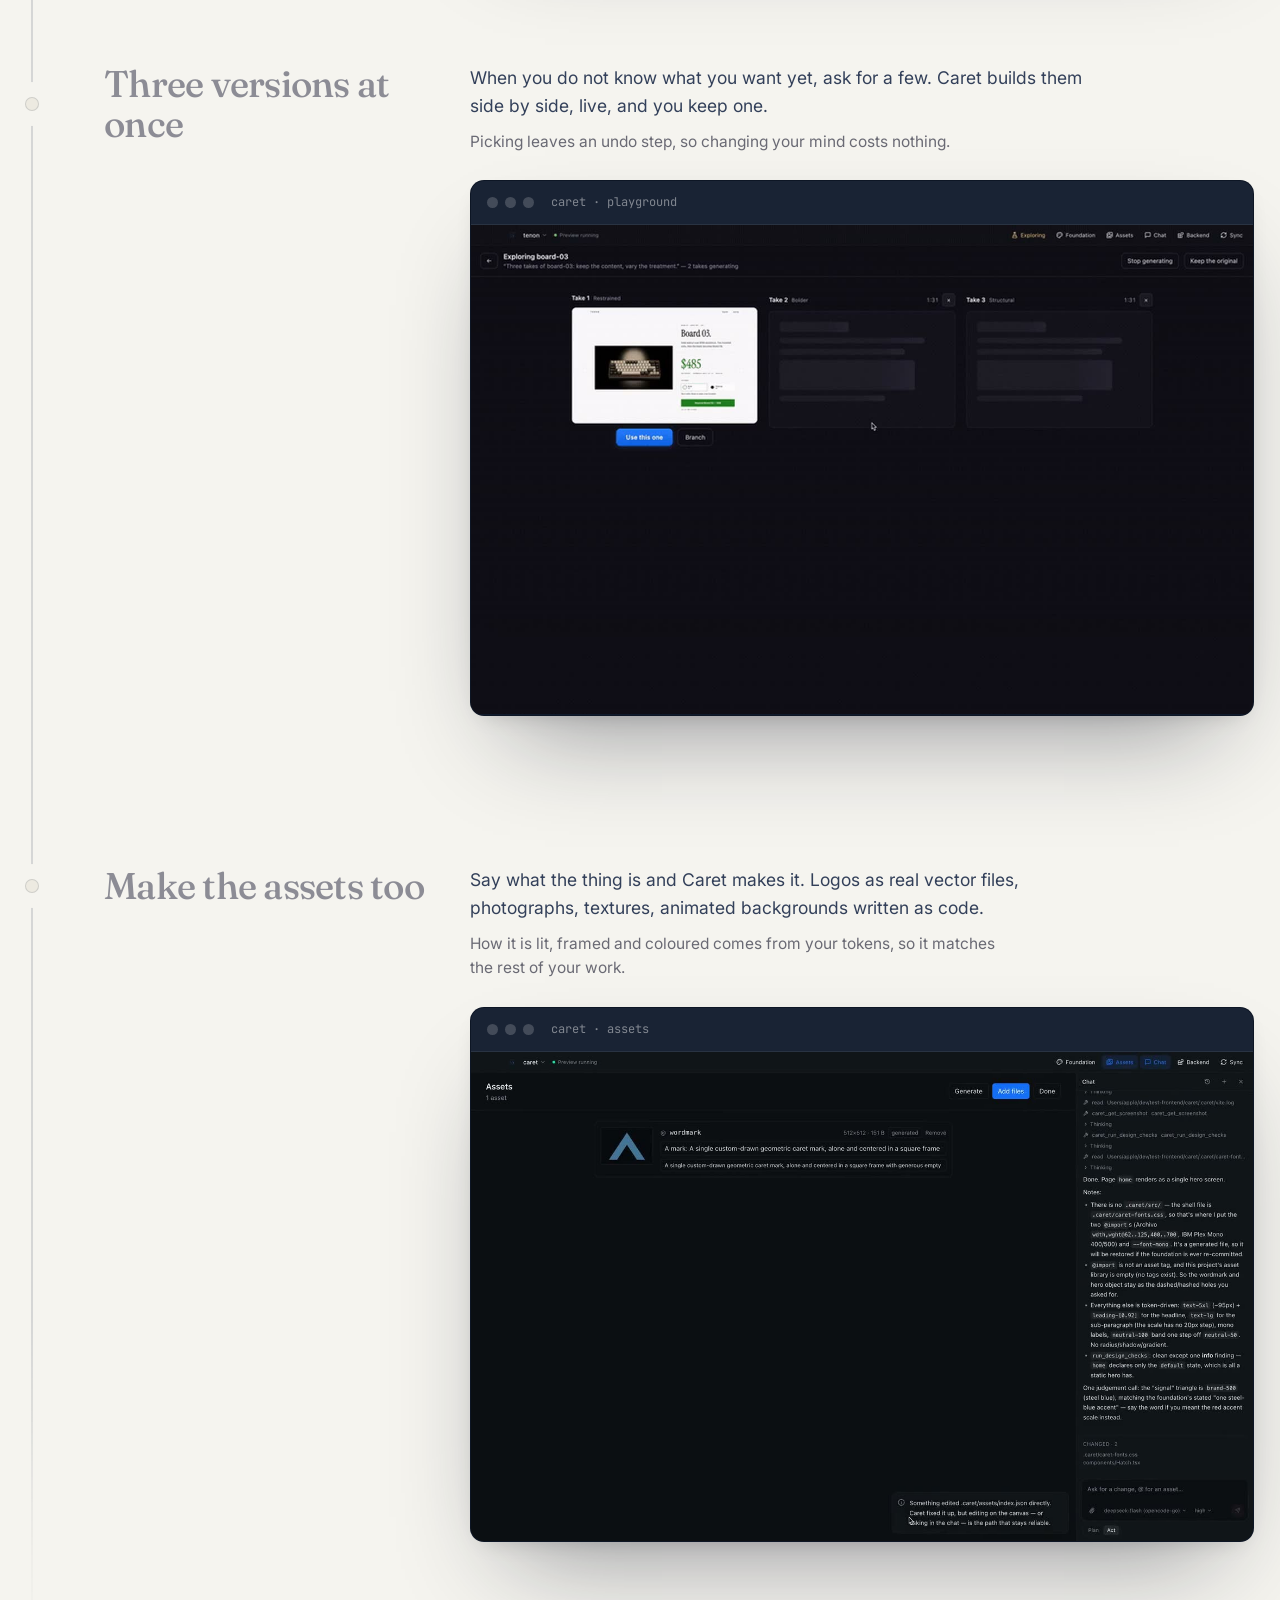
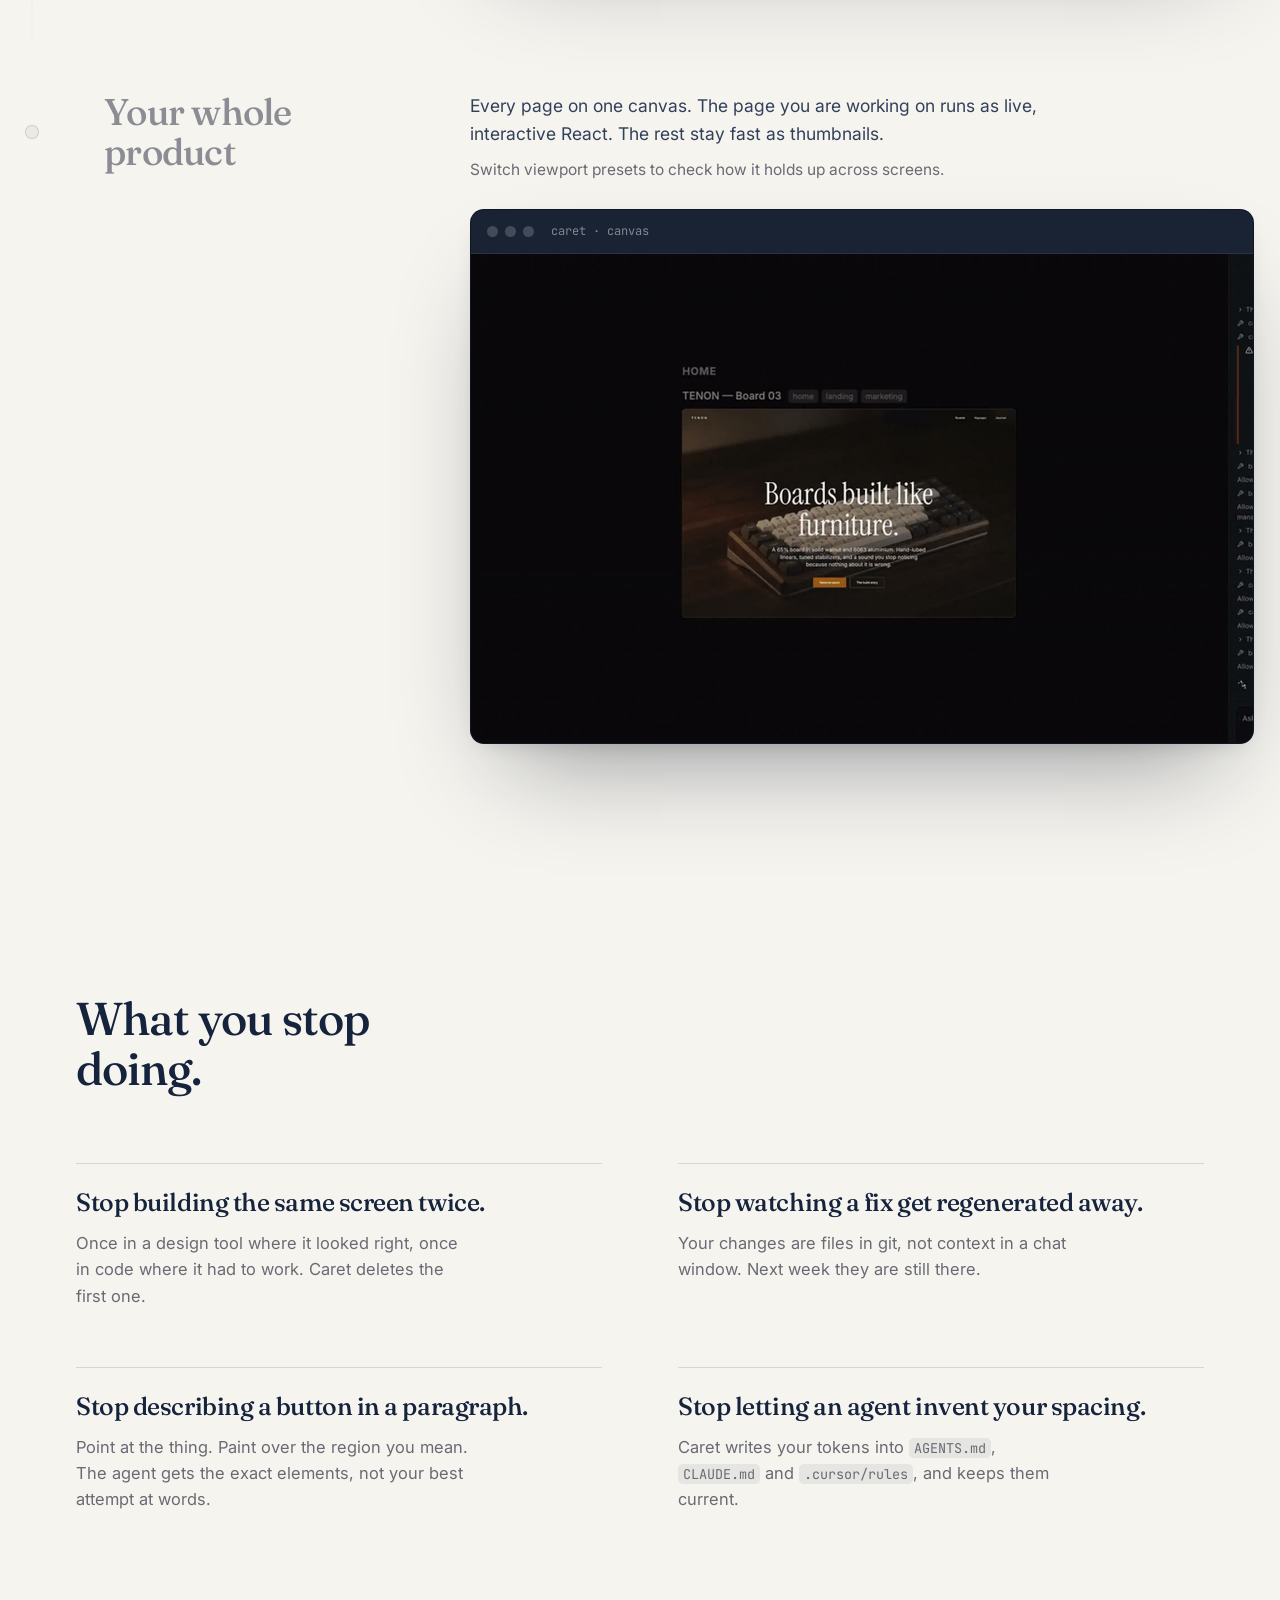
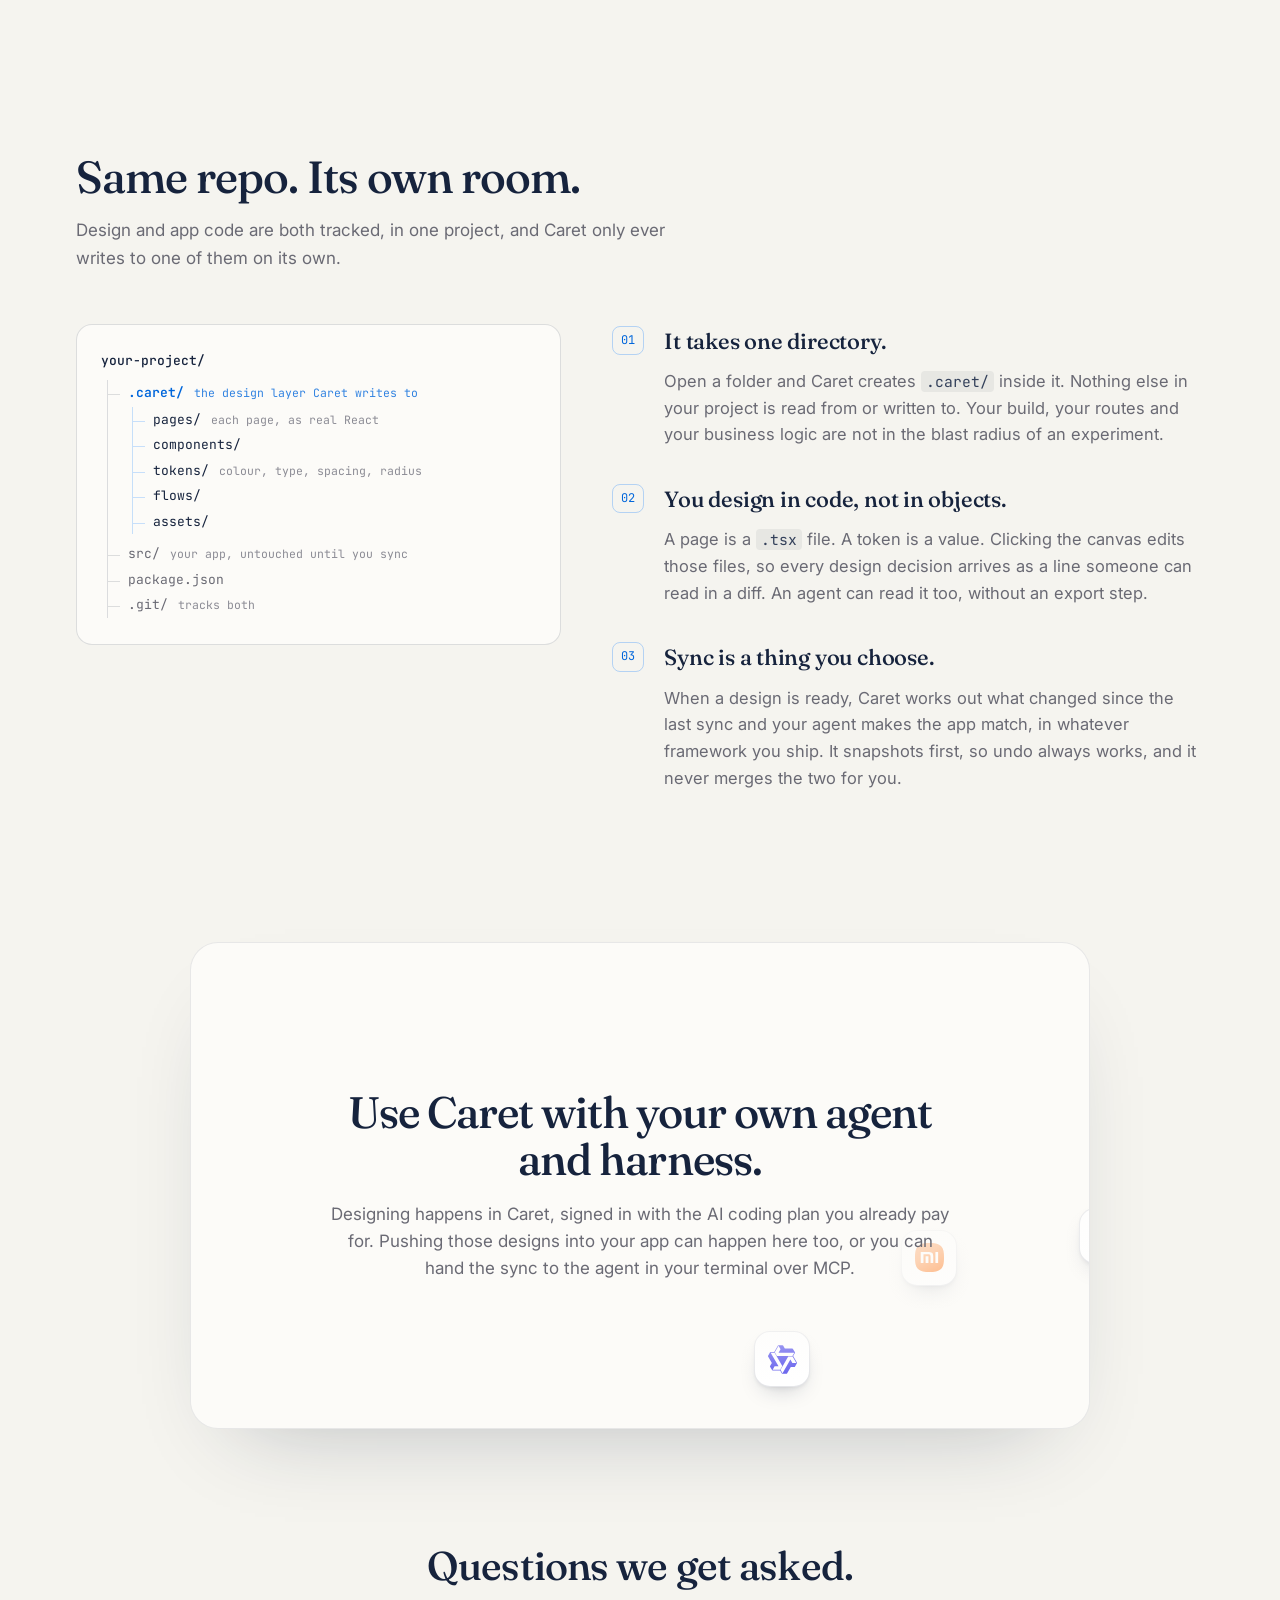
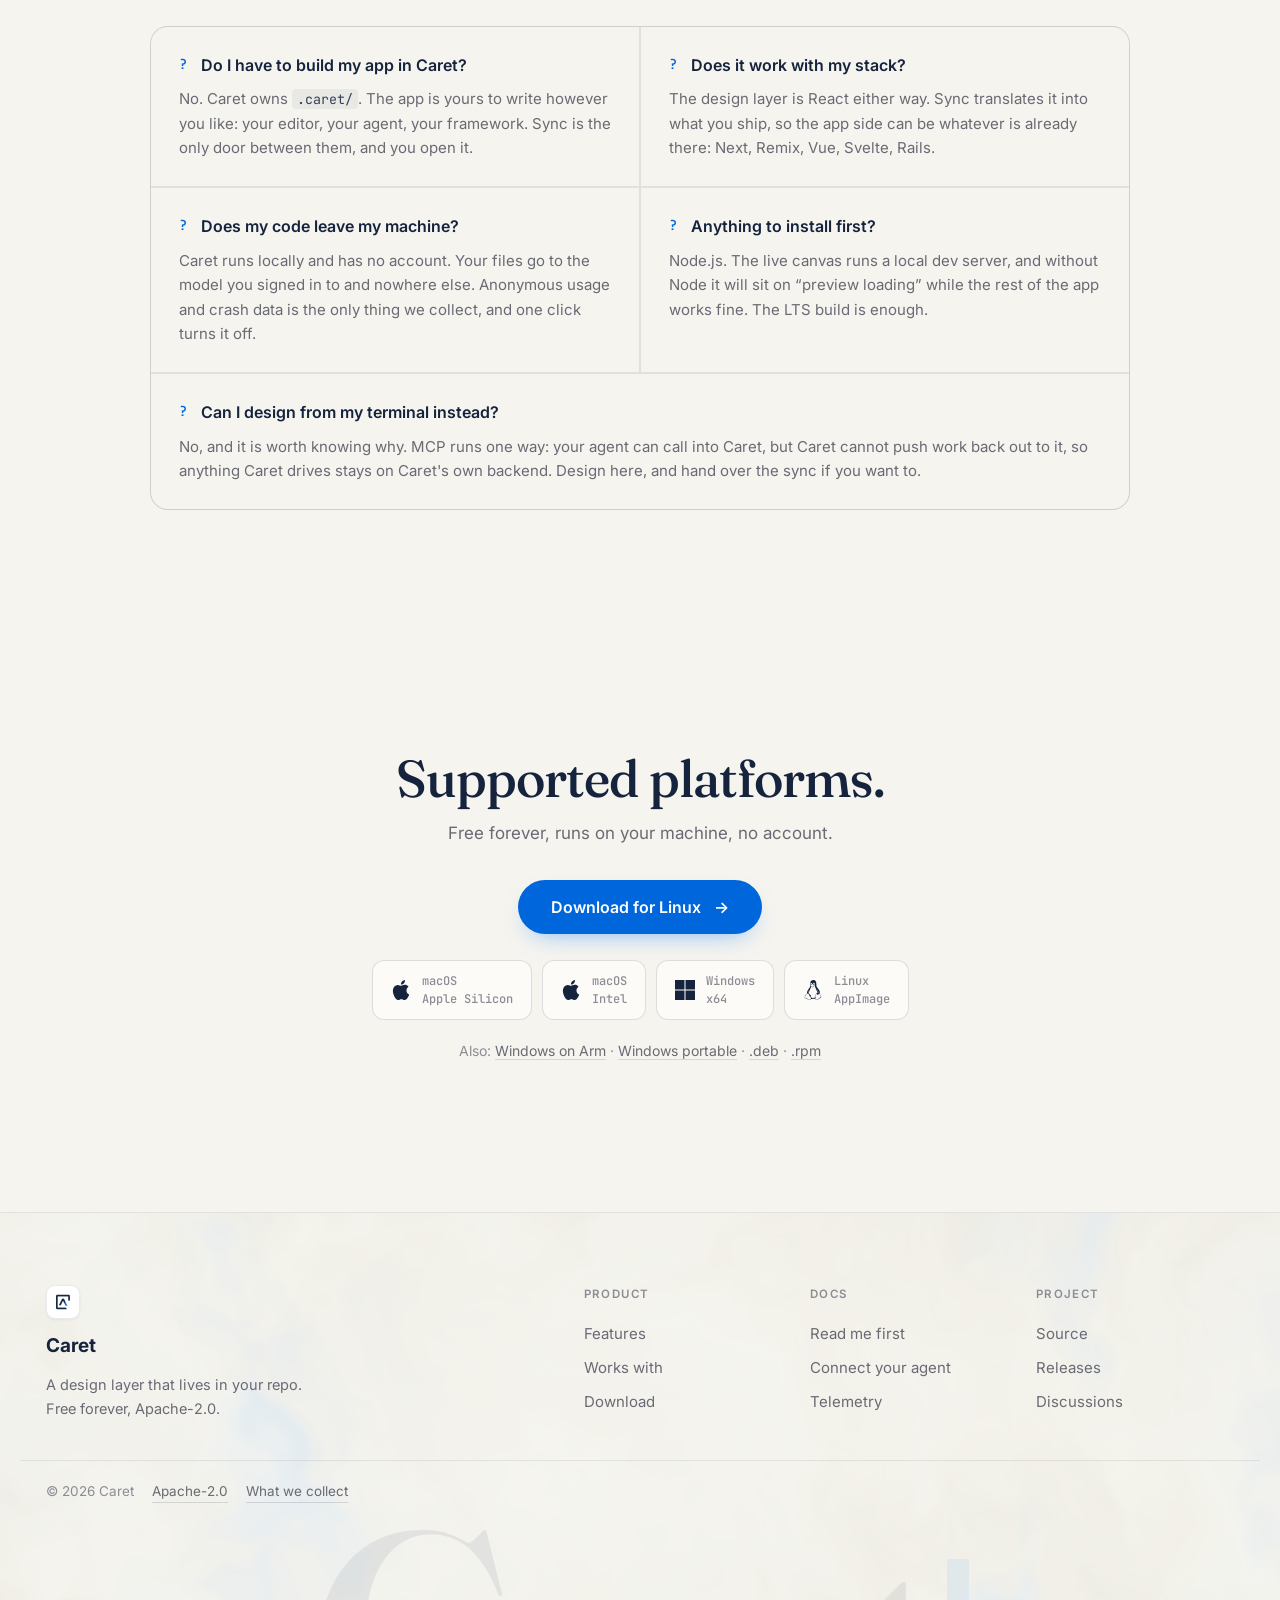
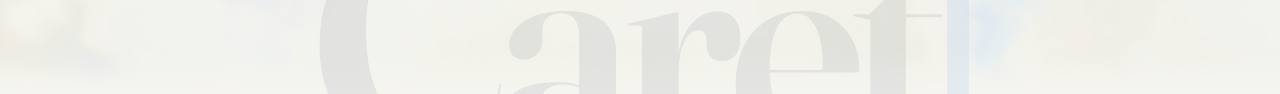
==== commit 35e41224: "Head the questions, and give them room from the ring card The questions ran straight on from the rin" ====
--- a/index.html
+++ b/index.html
@@ -241,6 +241,8 @@
           the agent in your terminal over MCP.</p>
         </div>
       </div>
+      <h2 class="h2 qa-head">Questions we get asked.</h2>
+
       <ul class="qa">
         <li>
           <h3>Do I have to build my app in Caret?</h3>
--- a/styles.css
+++ b/styles.css
@@ -280,7 +280,7 @@
    that the rail passes behind. */
 .feat { padding: 30px 0 130px; max-width: none; }
 .feat-head { max-width: 1280px; margin: 0 auto; padding: 0 26px; }
-.feat-head .h2, .stop .h2, .dl-title, .cloud-mid .h2, .how-head .h2 {
+.feat-head .h2, .stop .h2, .dl-title, .cloud-mid .h2, .how-head .h2, .qa-head {
   font-family: var(--serif); font-weight: 500; letter-spacing: -.022em; line-height: 1.08;
 }
 .feat-head .h2 { font-size: clamp(29px, 3.6vw, 45px); max-width: 22ch; }
@@ -645,8 +645,14 @@
 }
 
 /* ---------- objections ---------- */
+/* the ring card is a busy object; the questions need room to read as a
+   separate thing rather than a caption under it */
+.qa-head {
+  text-align: center; margin: clamp(76px, 9vw, 130px) auto clamp(30px, 3vw, 42px);
+  font-size: clamp(27px, 3.2vw, 40px);
+}
 .qa {
-  list-style: none; margin: 58px auto 0; max-width: 980px;
+  list-style: none; margin: 0 auto; max-width: 980px;
   display: grid; grid-template-columns: repeat(2, minmax(0, 1fr)); gap: 2px;
   background: var(--line-soft); border: 1px solid var(--line-soft); border-radius: 18px; overflow: hidden;
 }
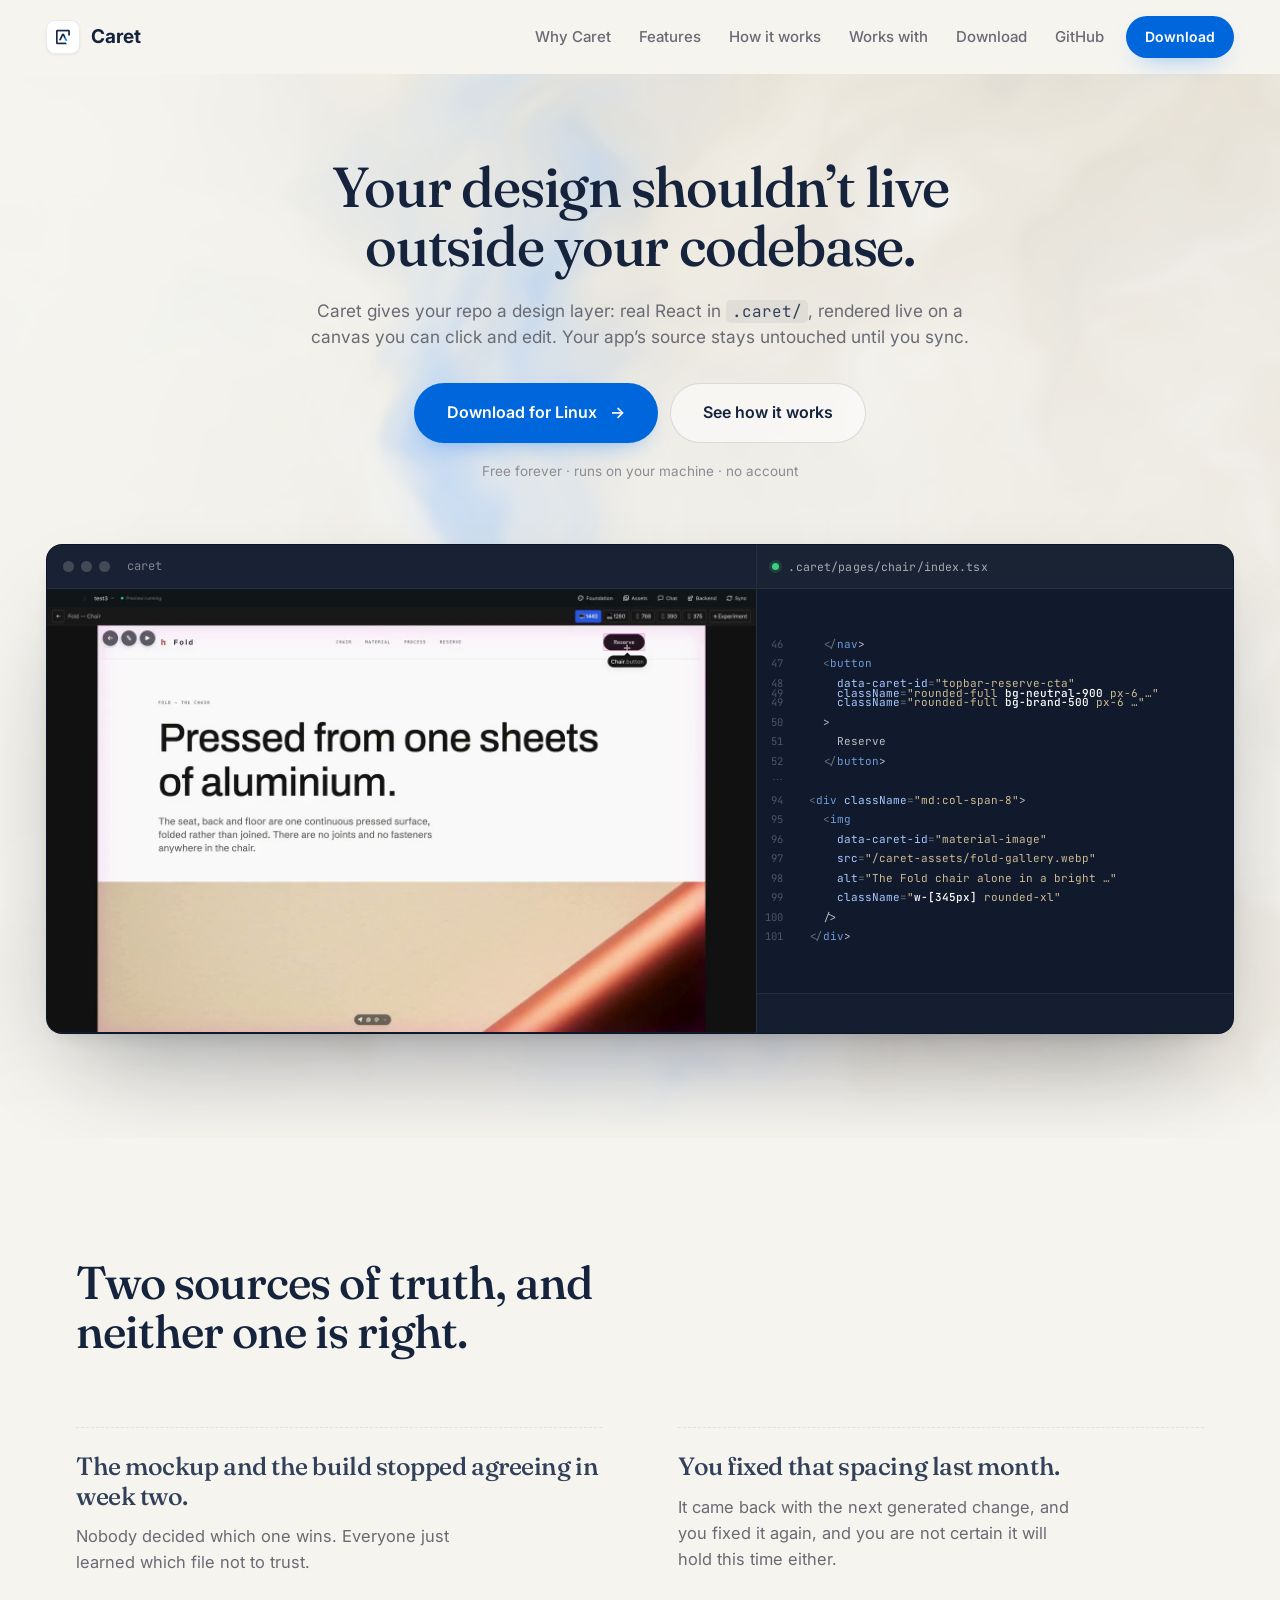
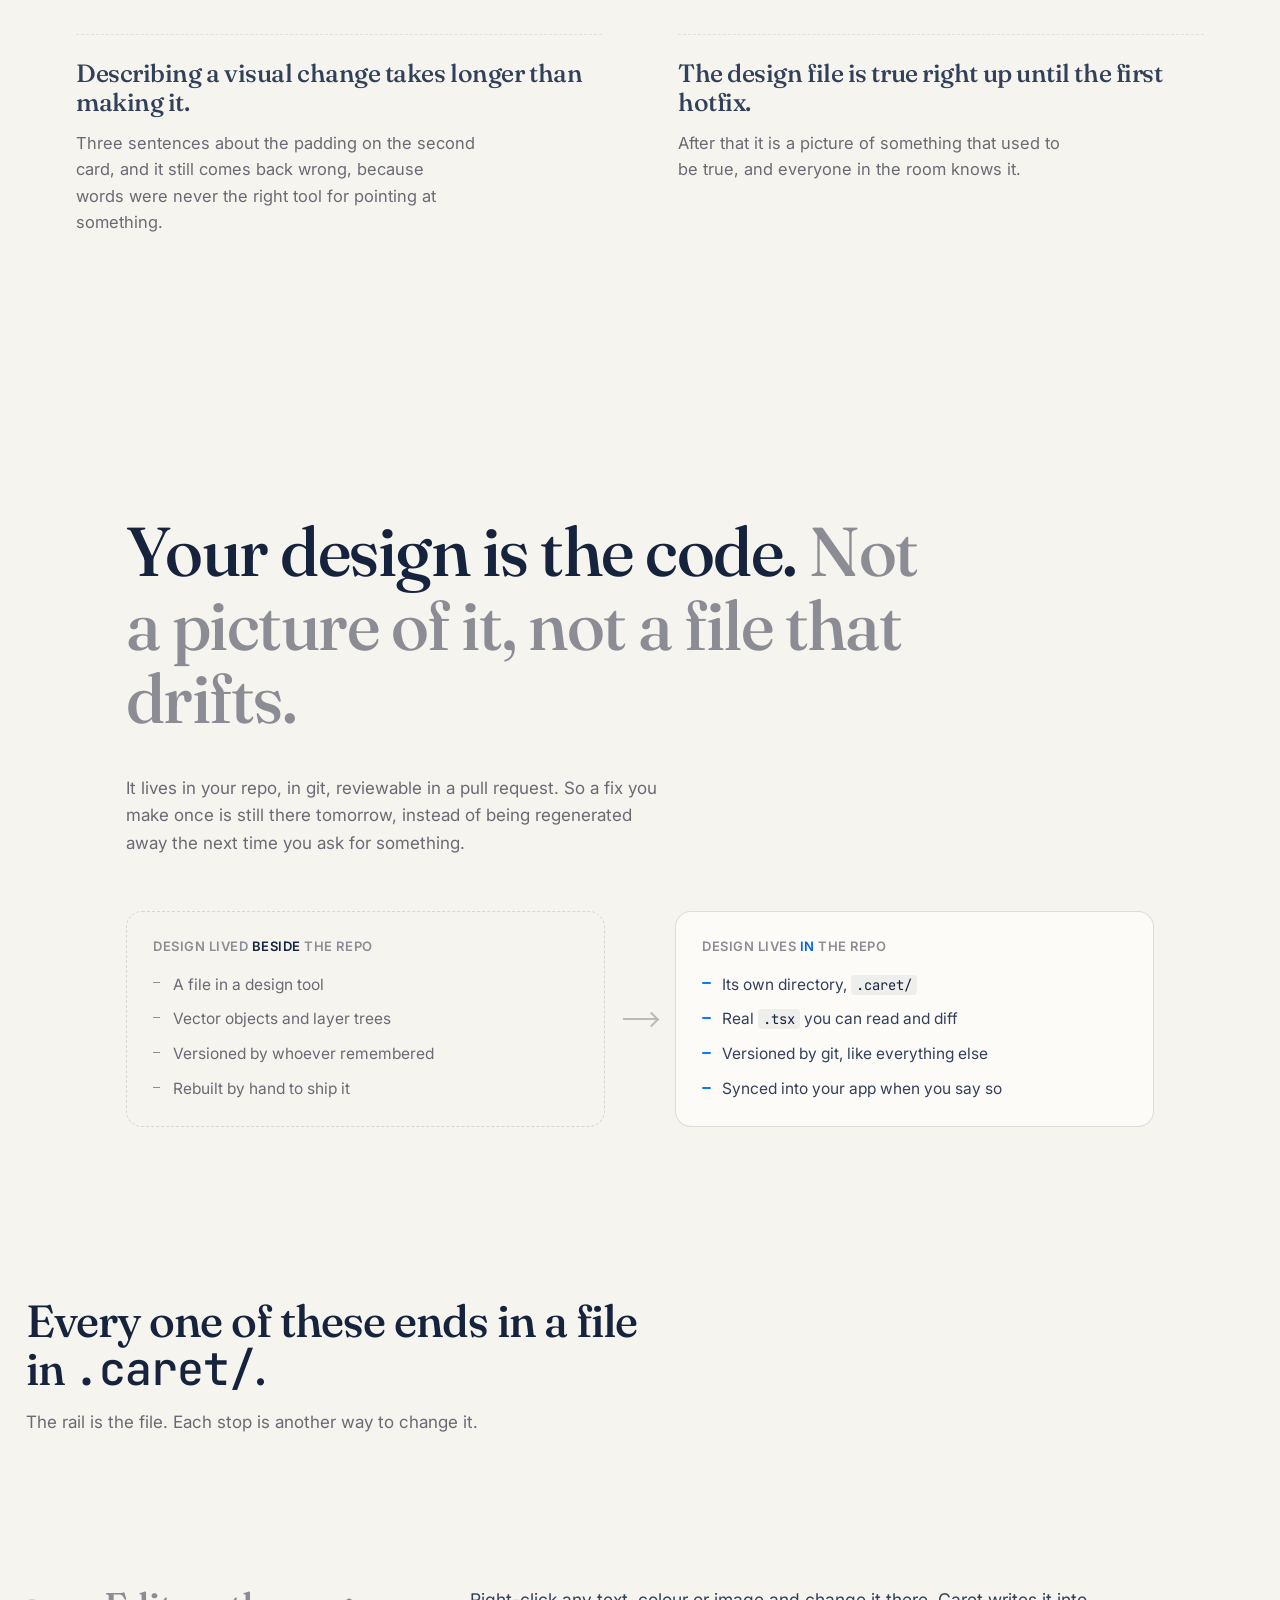
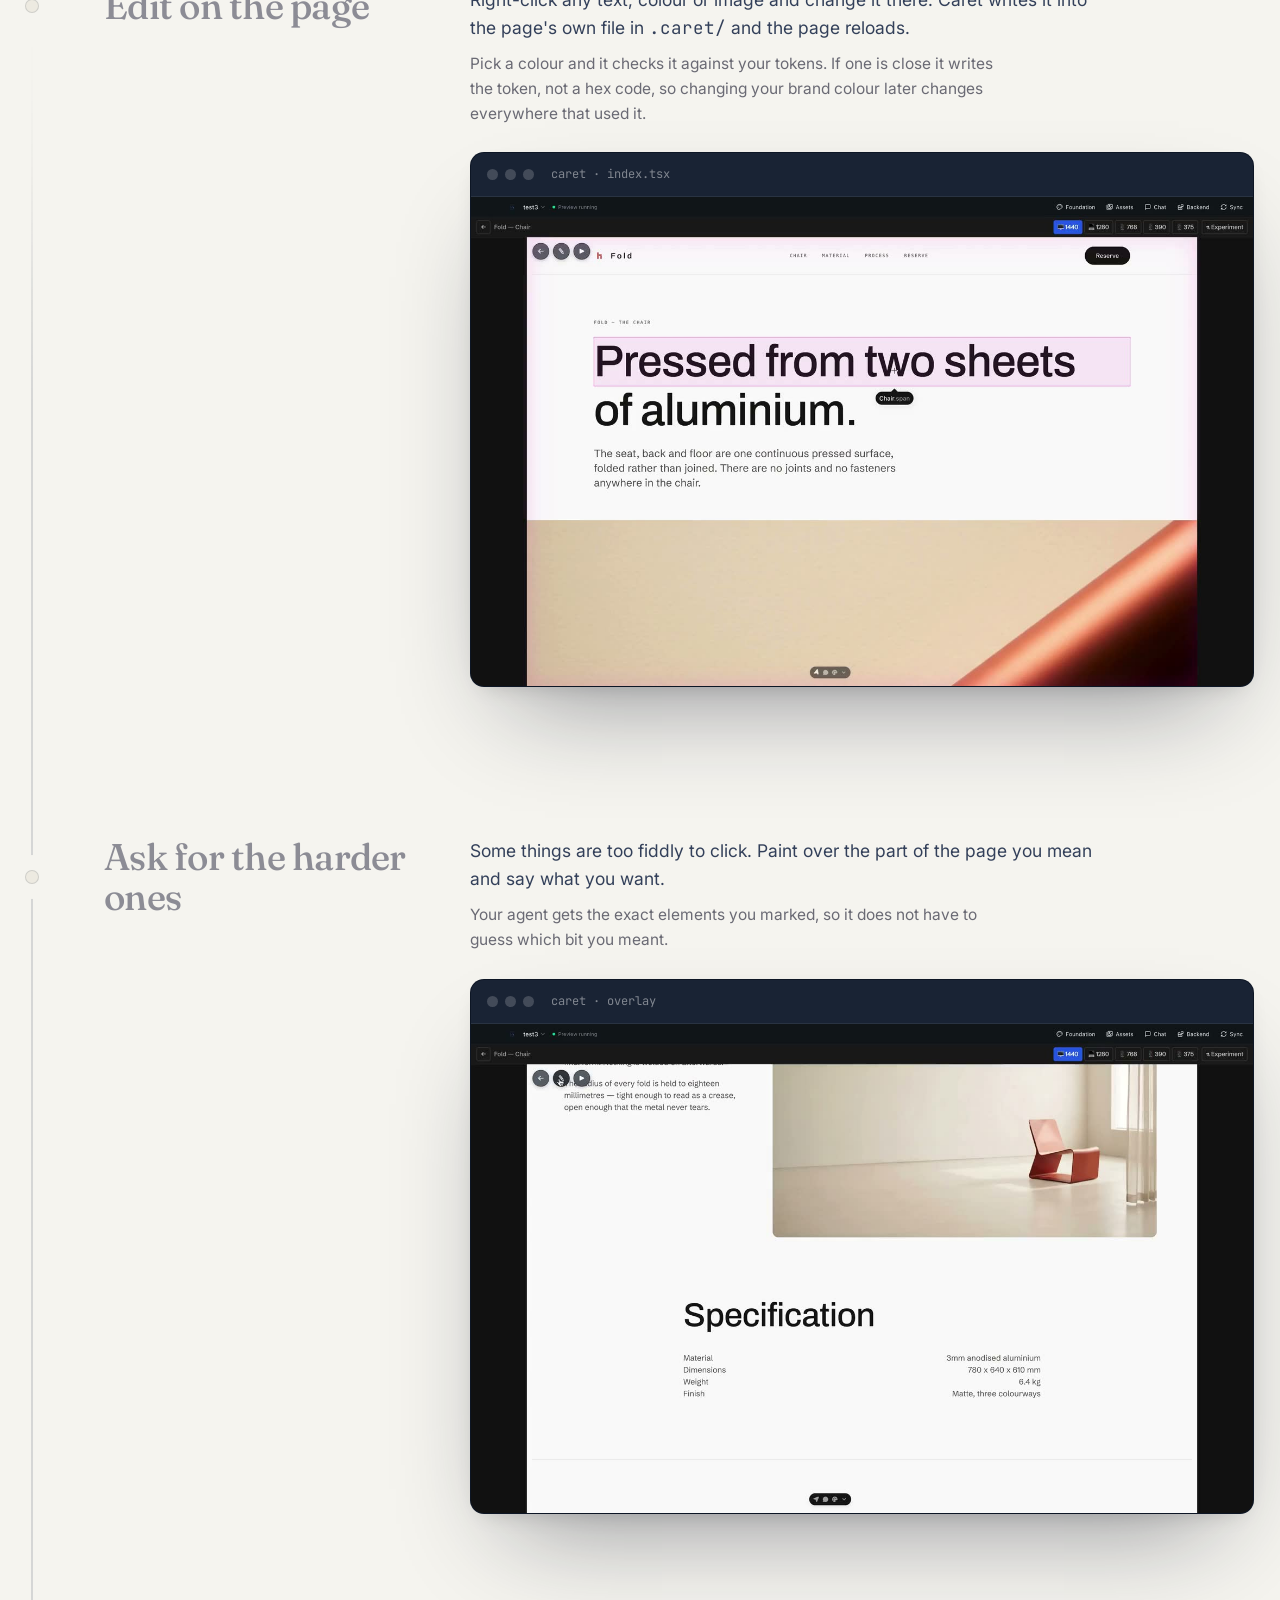
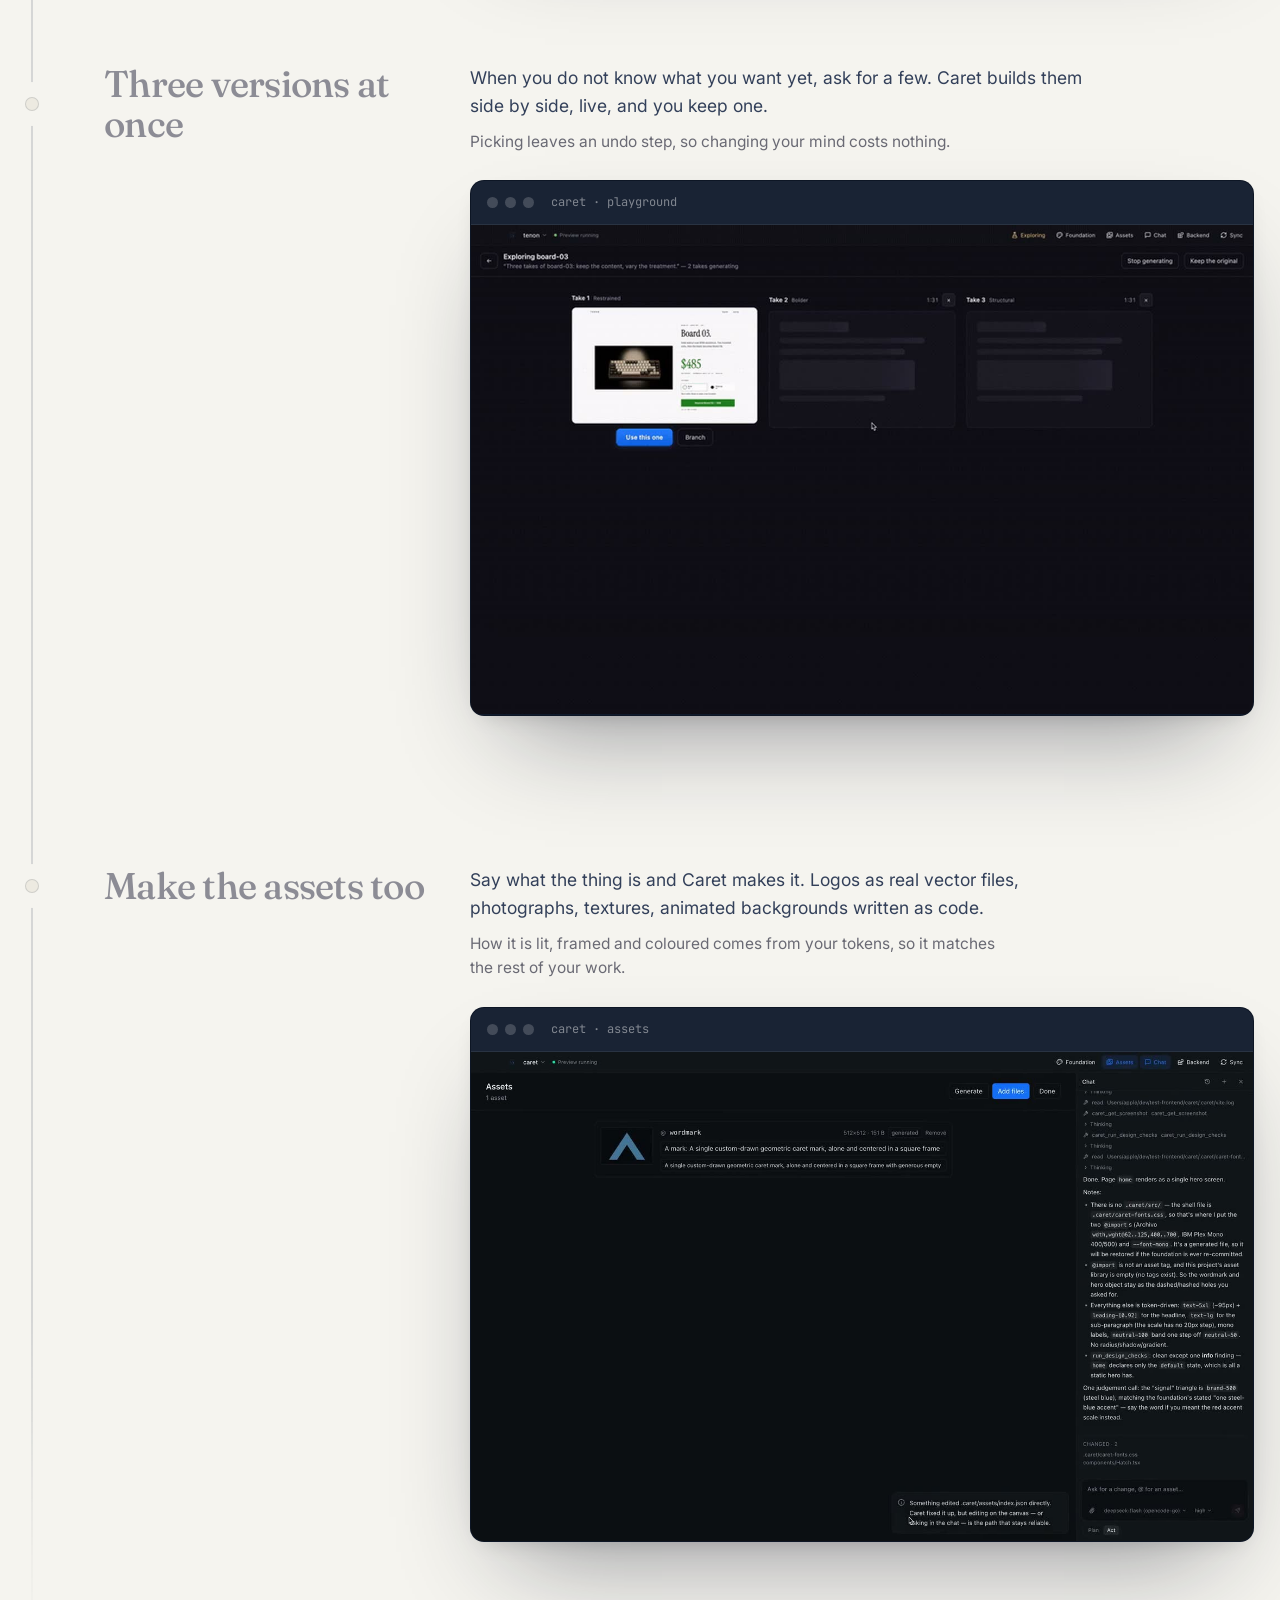
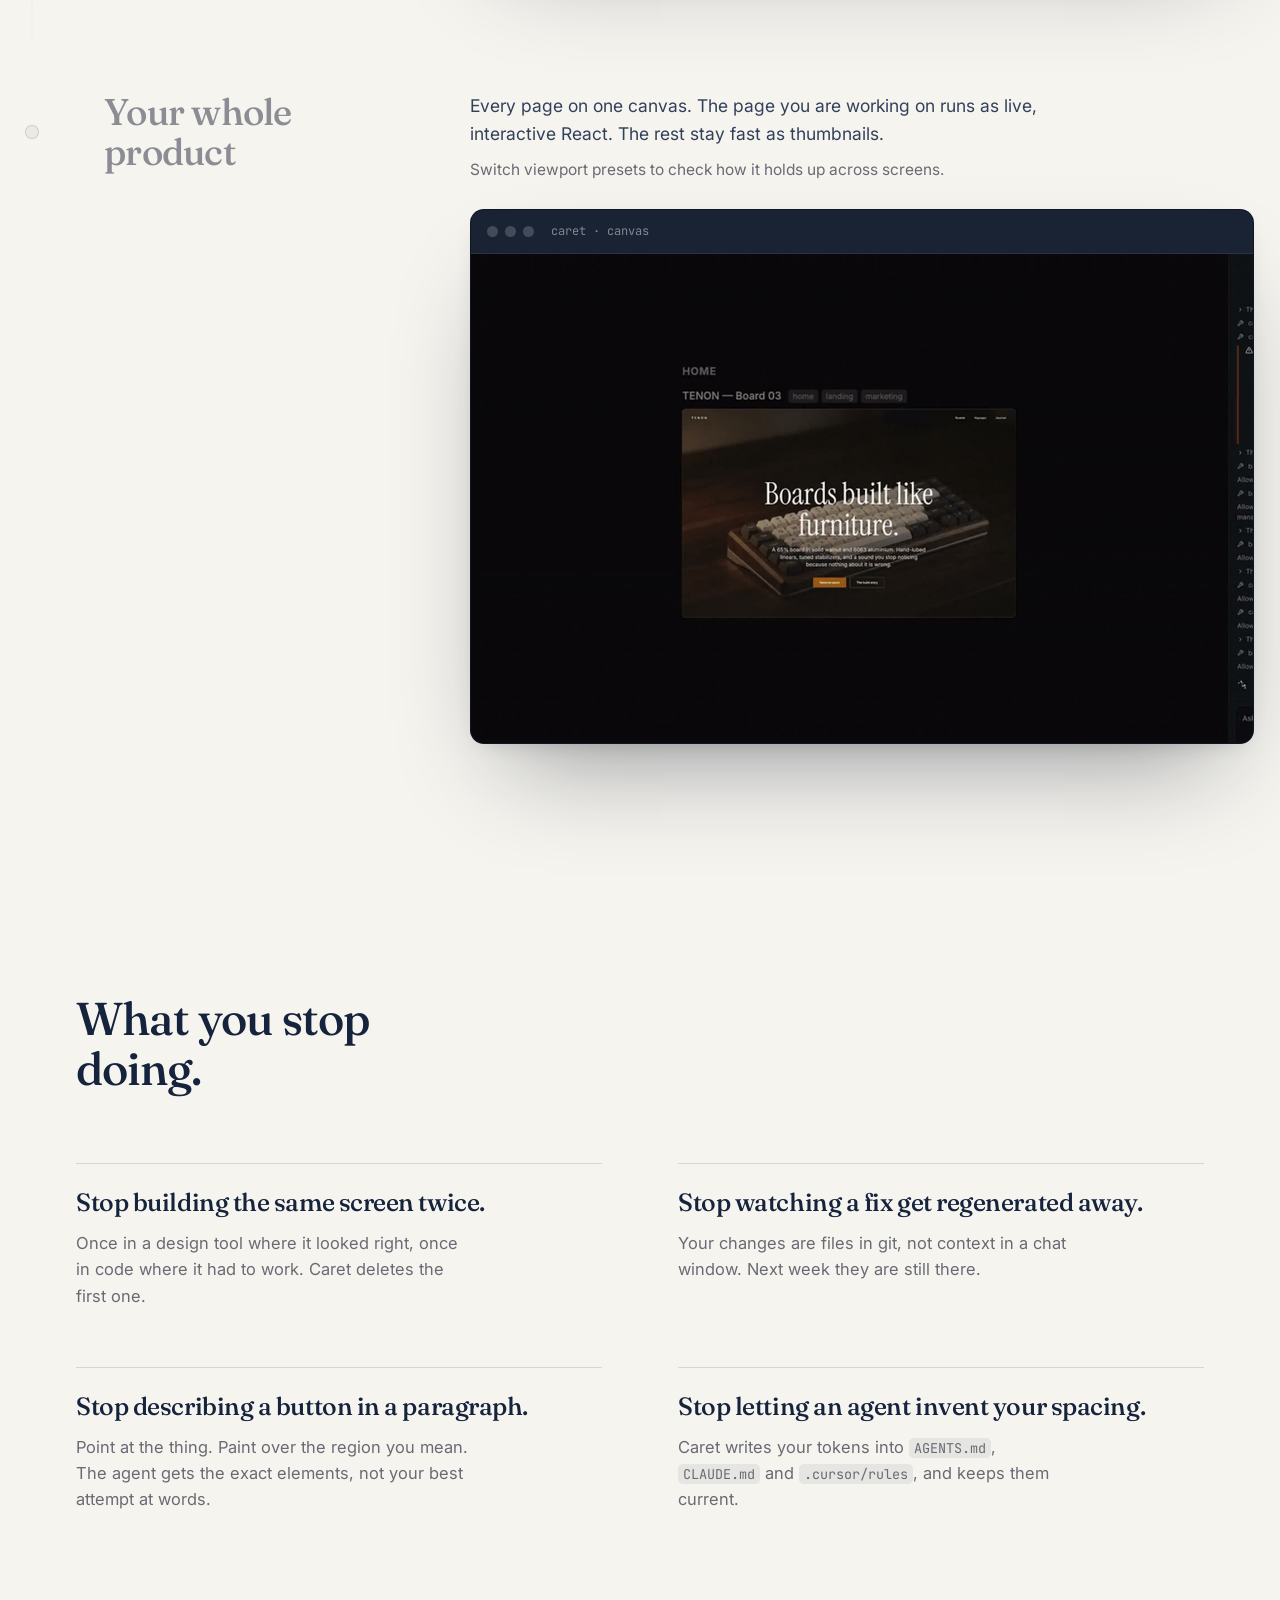
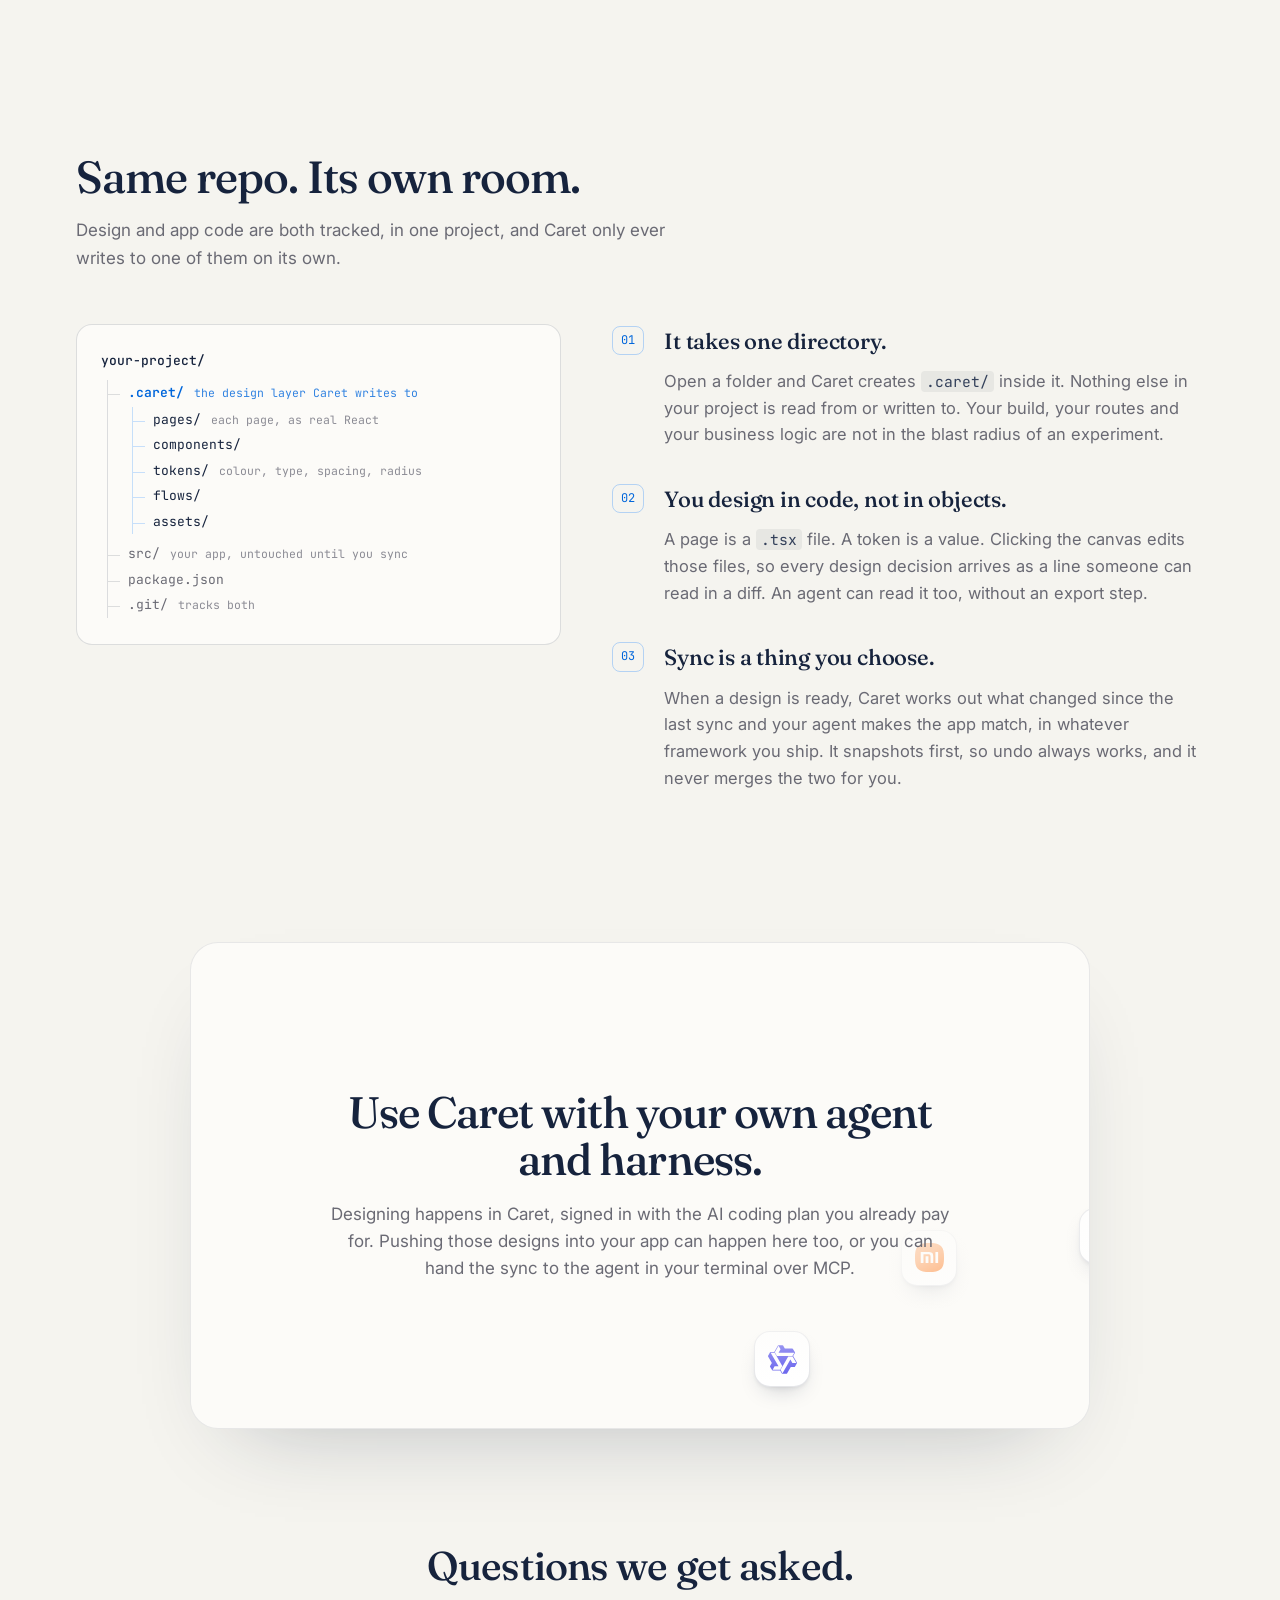
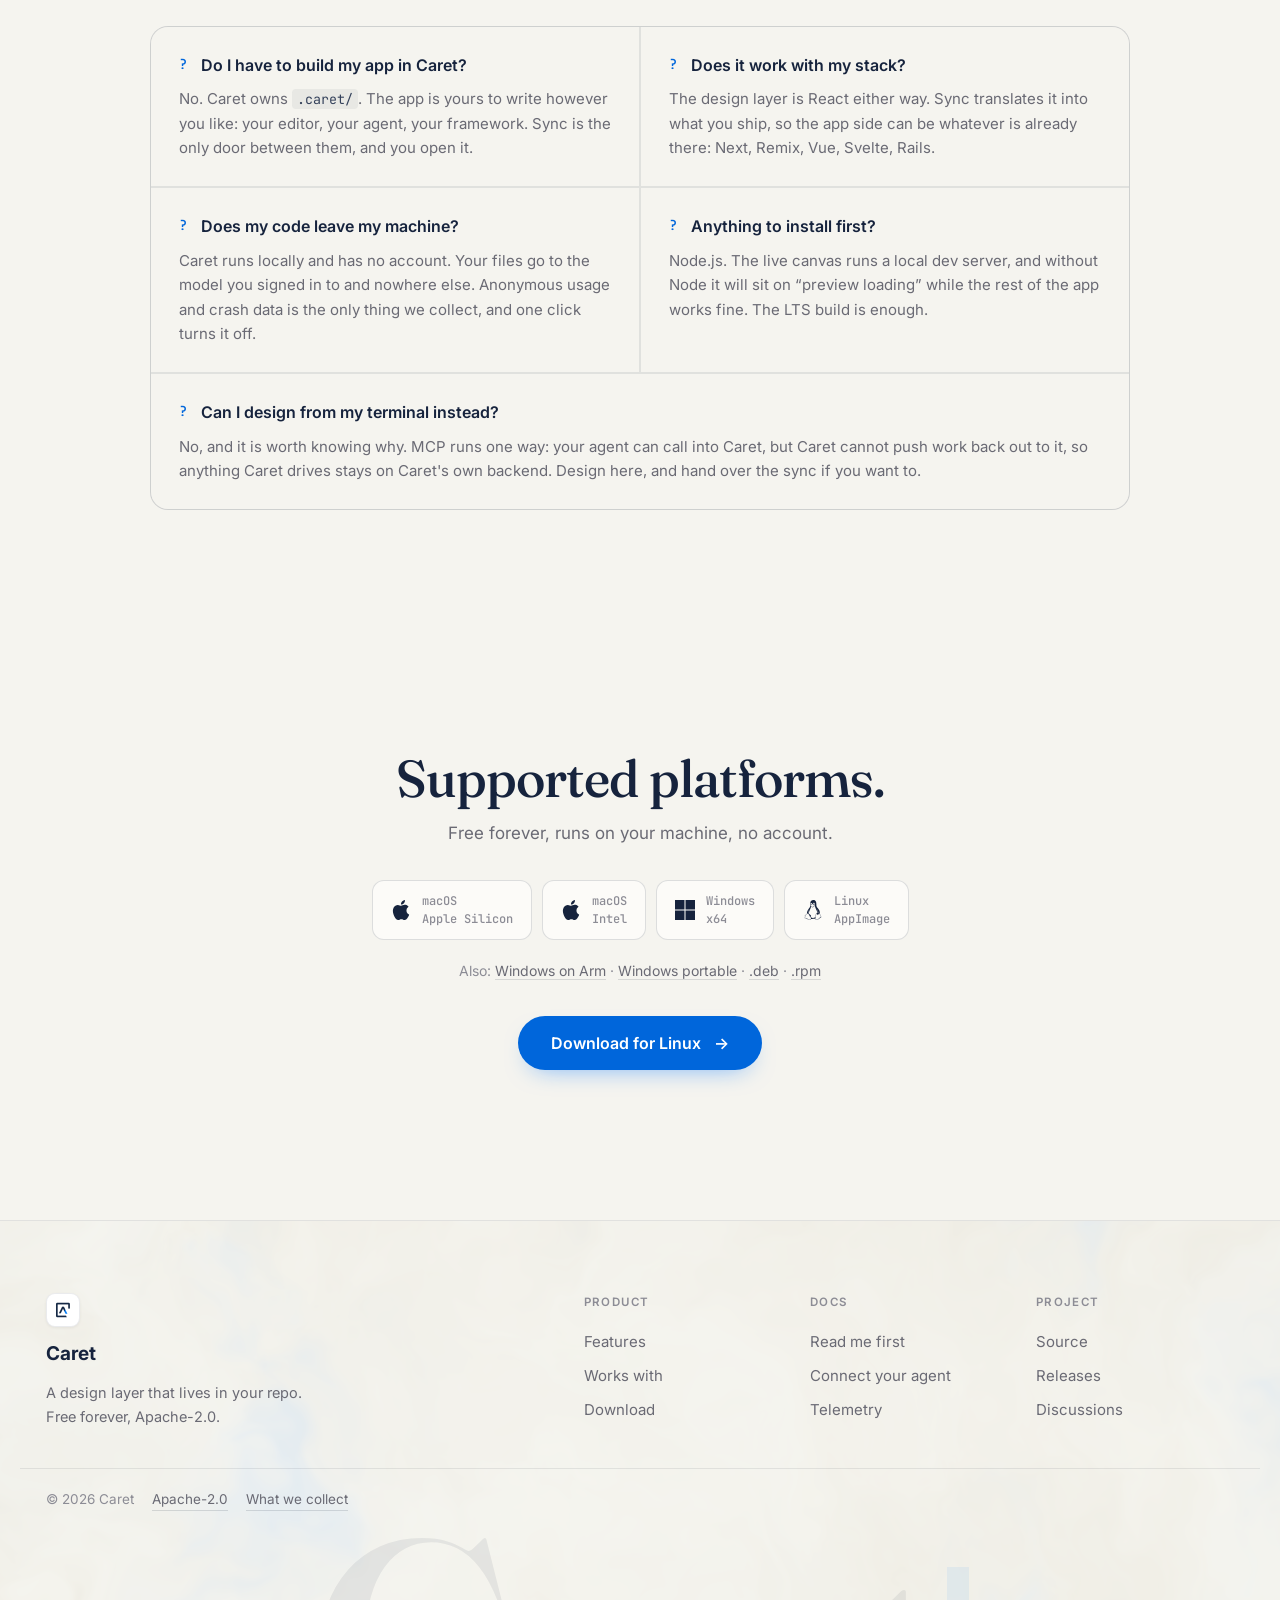
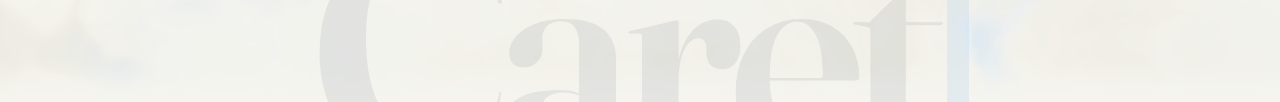
==== commit 4c79b80e: "Put the platform list above the download button The button closes the section now rather than openin" ====
--- a/index.html
+++ b/index.html
@@ -281,10 +281,6 @@
       <h2 class="dl-title">Supported platforms.</h2>
       <p class="dl-sub">Free forever, runs on your machine, no account.</p>
 
-      <div class="dl-primary-wrap">
-        <button class="btn btn-ink btn-lg btn-cta" id="dlPrimary" data-url="https://github.com/precious112/caret-desktop/releases/latest/download/Caret-macOS-arm64.zip">Download for macOS</button>
-      </div>
-
       <div class="dl-row">
         <button class="dl-opt" data-os-mark="apple" data-url="https://github.com/precious112/caret-desktop/releases/latest/download/Caret-macOS-arm64.zip">macOS <span>Apple Silicon</span></button>
         <button class="dl-opt" data-os-mark="apple" data-url="https://github.com/precious112/caret-desktop/releases/latest/download/Caret-macOS-x64.zip">macOS <span>Intel</span></button>
@@ -298,6 +294,10 @@
         <a href="https://github.com/precious112/caret-desktop/releases/latest/download/Caret-Linux-amd64.deb" data-direct>.deb</a> &middot;
         <a href="https://github.com/precious112/caret-desktop/releases/latest/download/Caret-Linux-x86_64.rpm" data-direct>.rpm</a>
       </p>
+      <div class="dl-primary-wrap">
+        <button class="btn btn-ink btn-lg btn-cta" id="dlPrimary" data-url="https://github.com/precious112/caret-desktop/releases/latest/download/Caret-macOS-arm64.zip">Download for macOS</button>
+      </div>
+
     </section>
 
   </main>
--- a/styles.css
+++ b/styles.css
@@ -411,7 +411,9 @@
 .download { text-align: center; }
 .dl-title { font-family: var(--serif); font-weight: 500; font-size: clamp(30px,4.4vw,52px); letter-spacing: -.02em; }
 .dl-sub { color: var(--muted); max-width: 480px; margin: 14px auto 32px; font-size: 17px; }
-.dl-primary-wrap { margin-bottom: 26px; }
+/* the button closes the section now that the platforms sit above it, so the
+   margin moved to the top and the alt line keeps its own gap from the grid */
+.dl-primary-wrap { margin-top: 34px; }
 .dl-row { display: flex; gap: 10px; justify-content: center; flex-wrap: wrap; }
 .dl-opt .os {
   width: 20px; height: 20px; flex-shrink: 0; background: var(--ink);
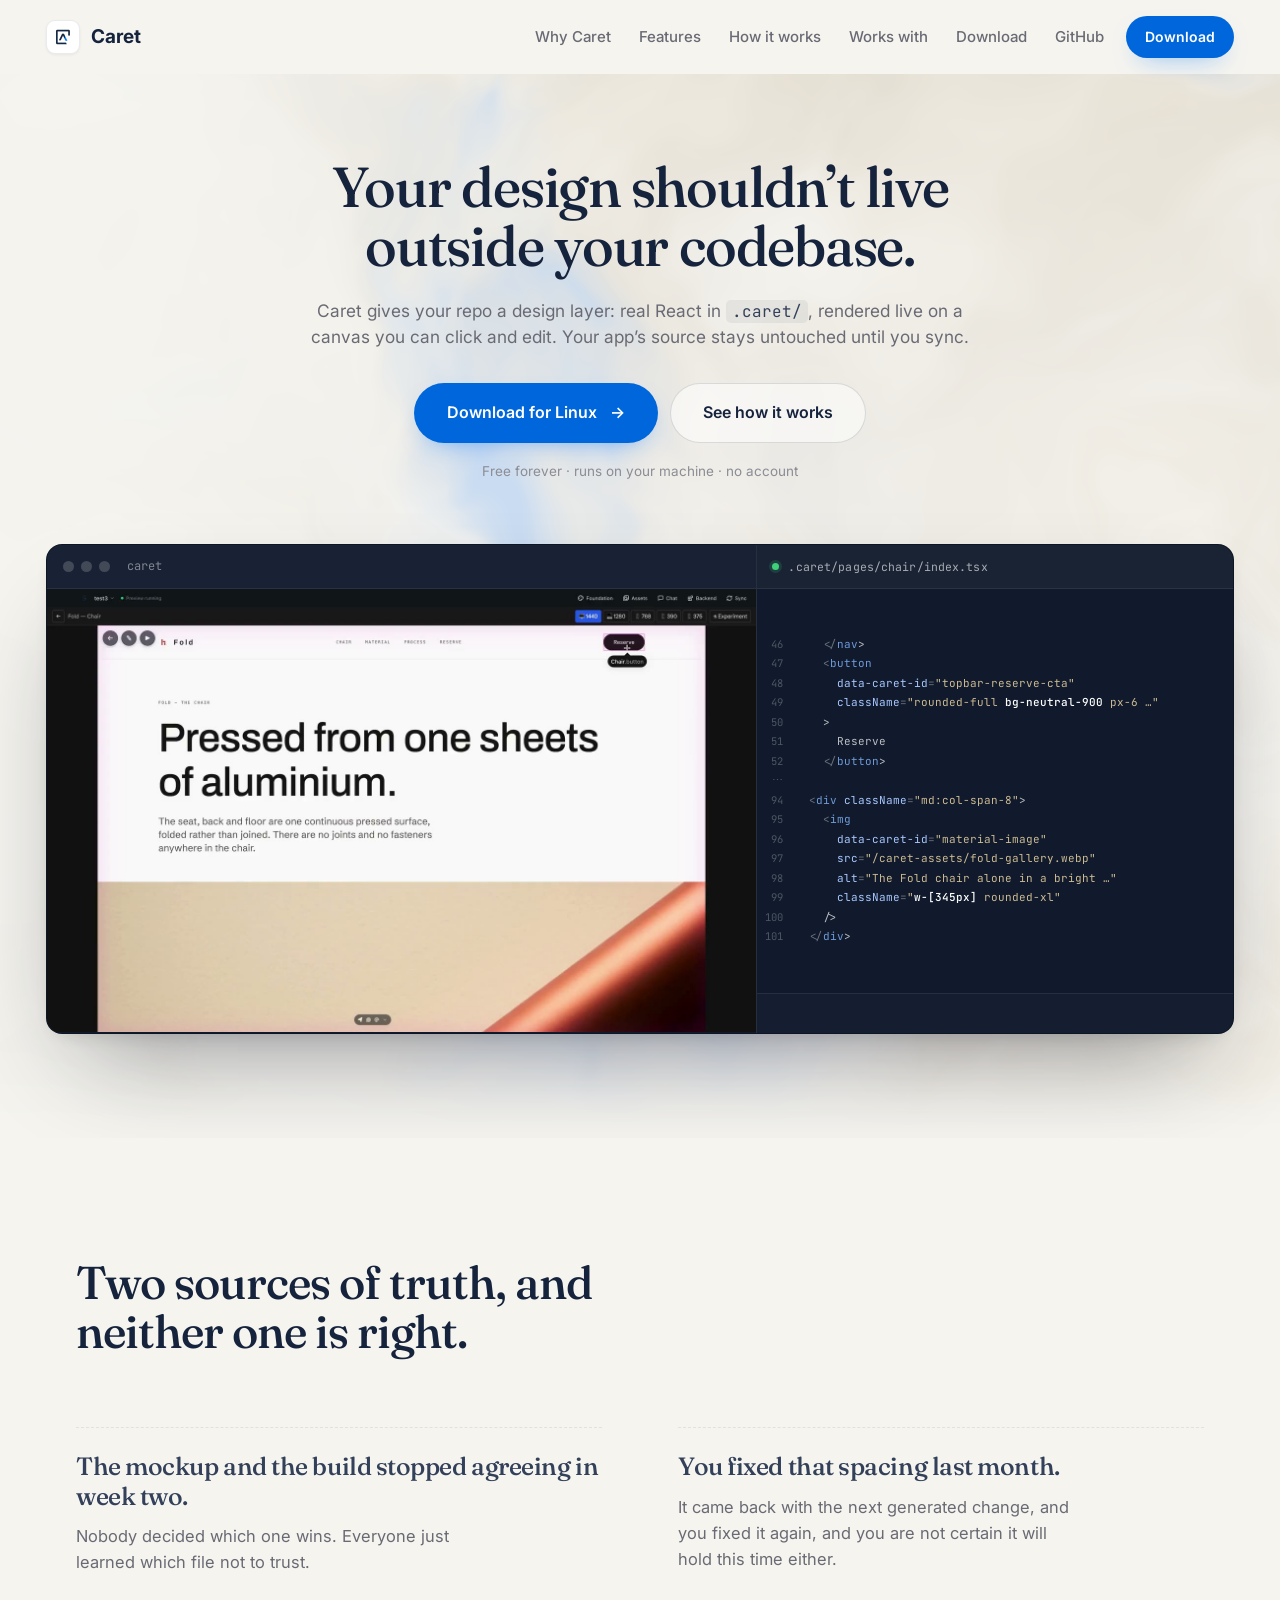
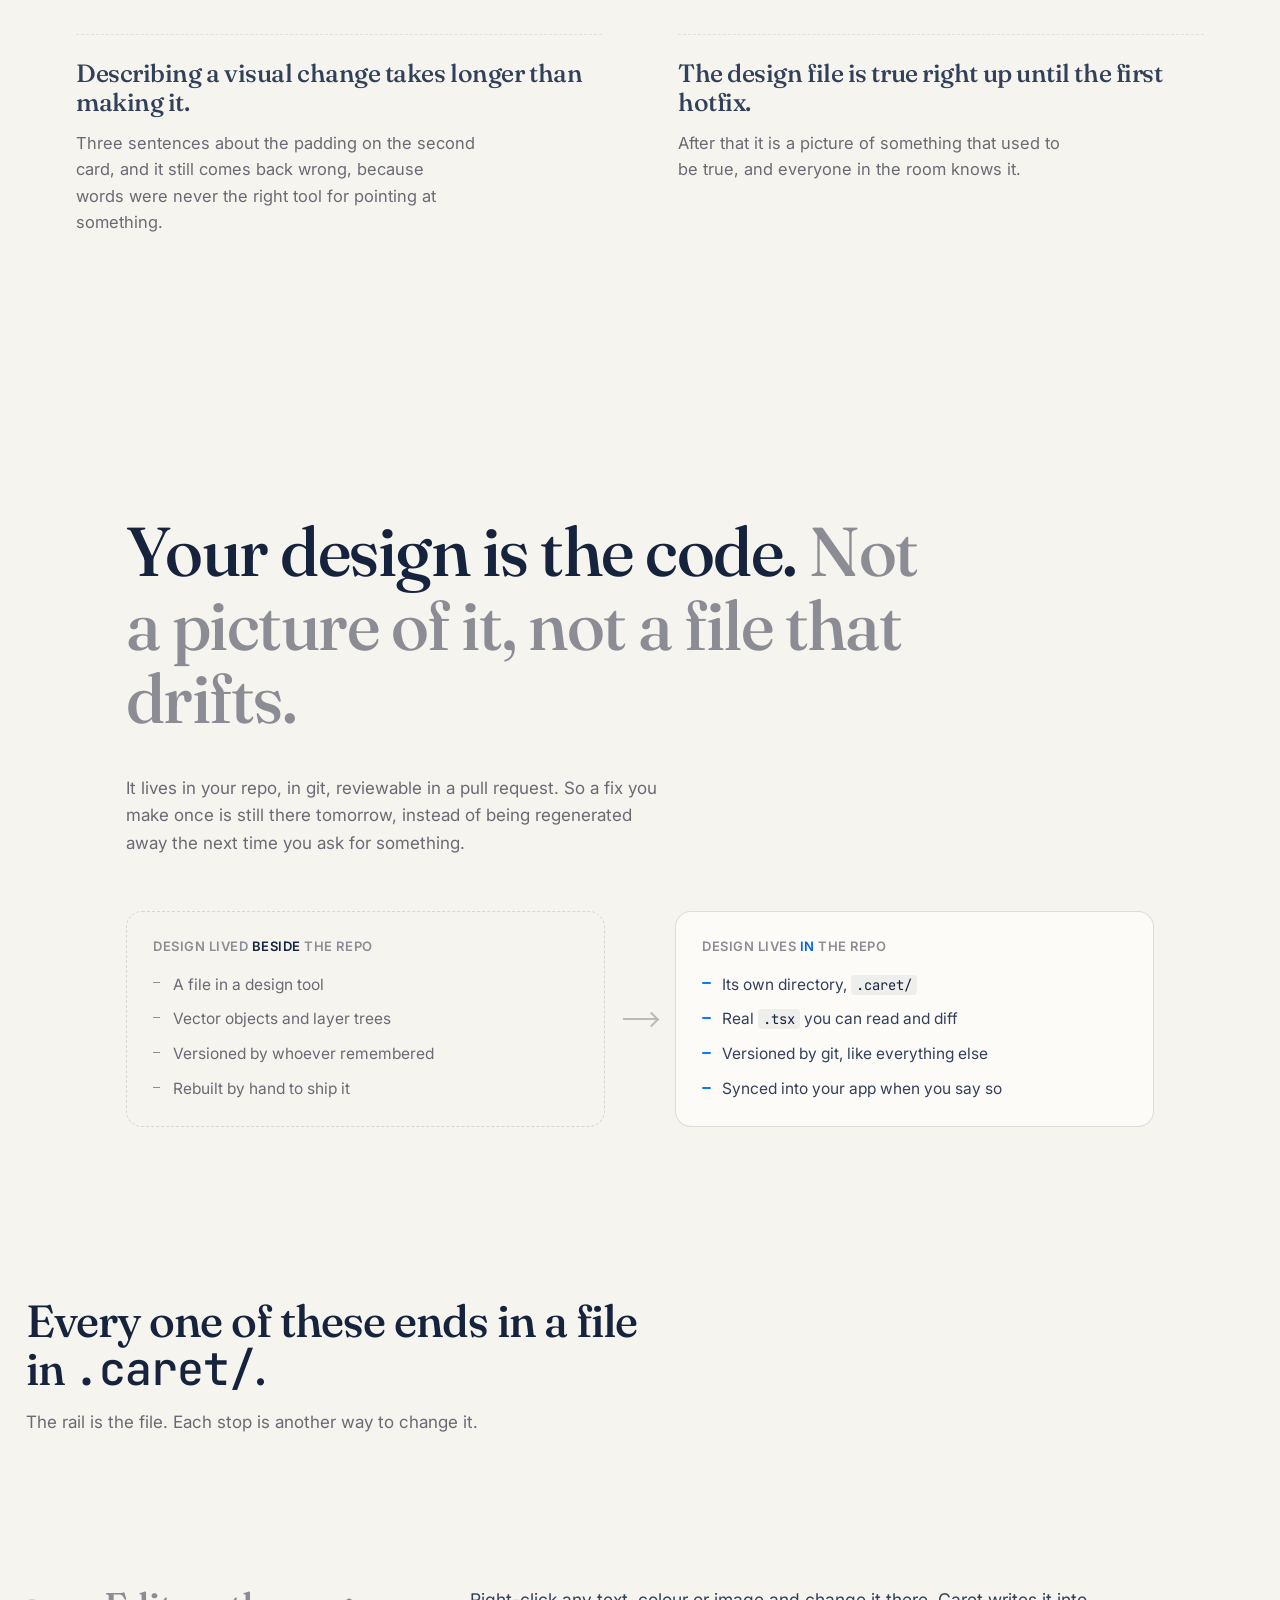
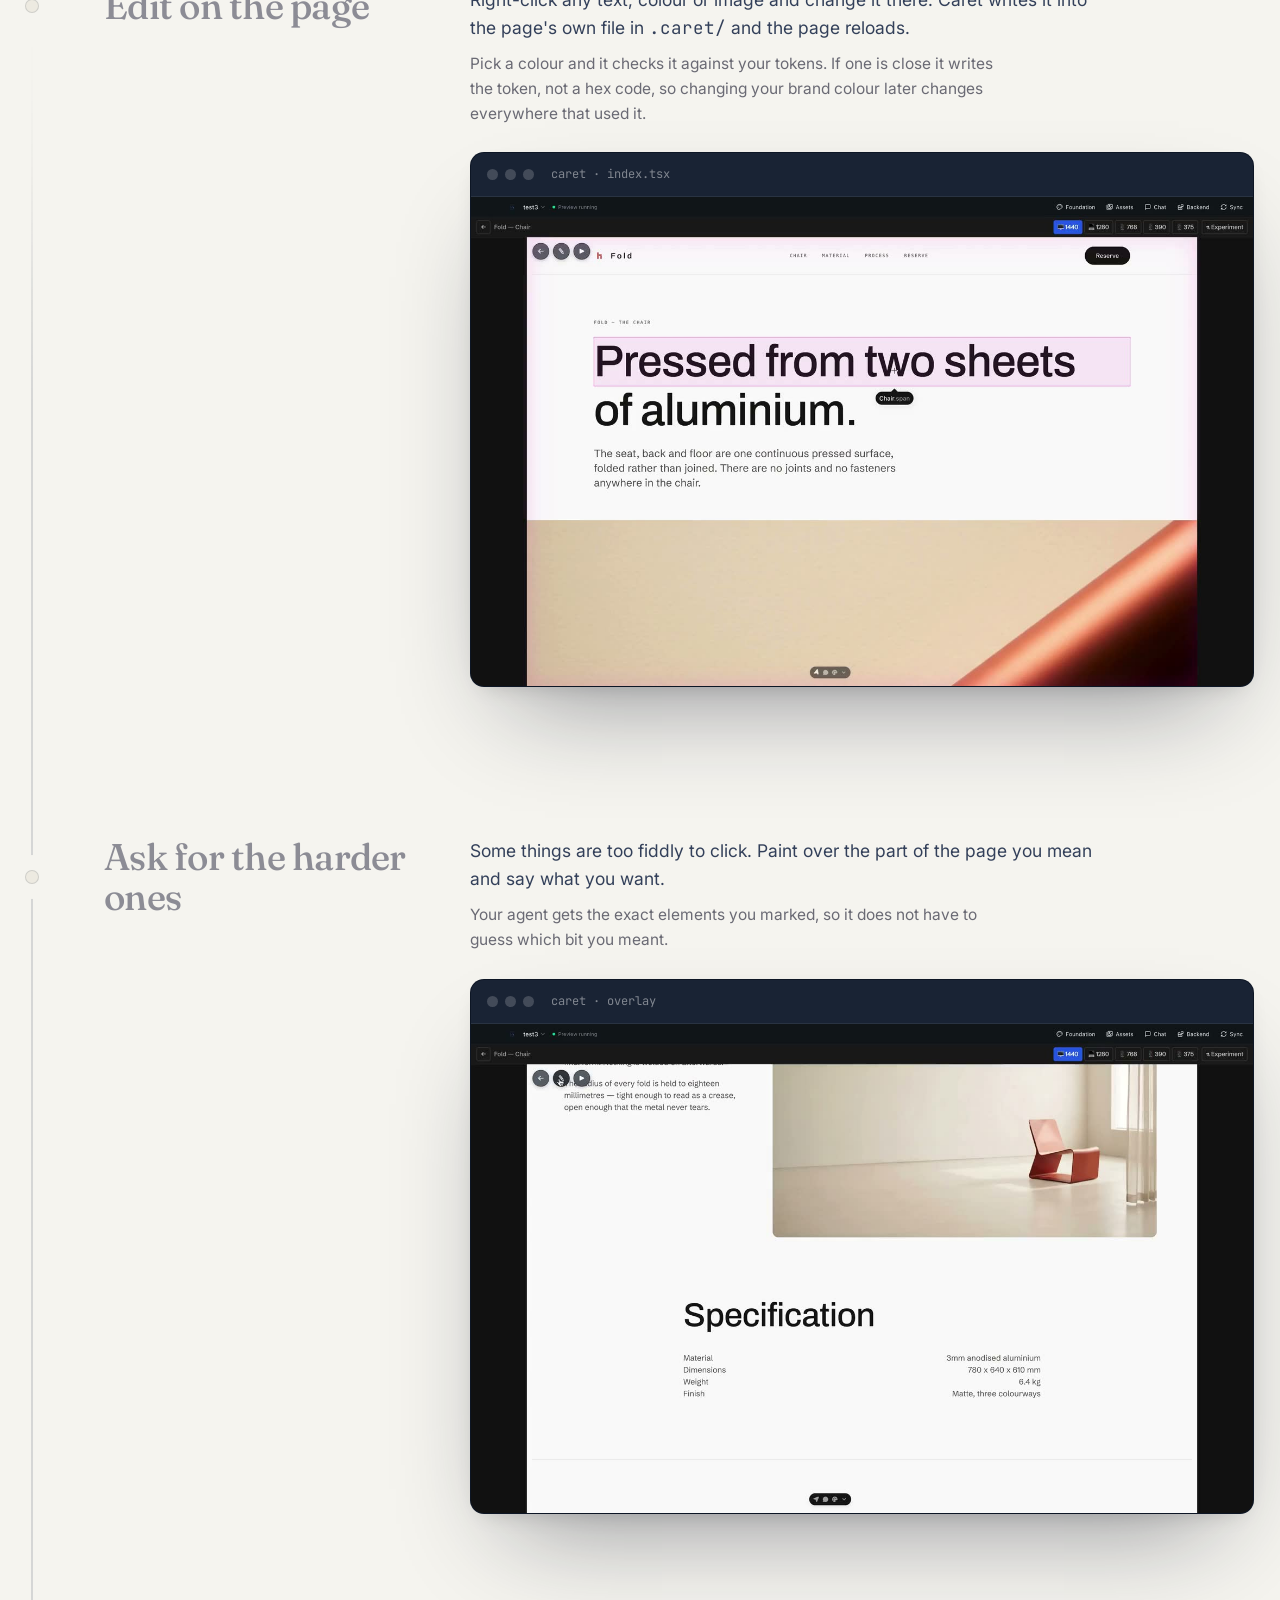
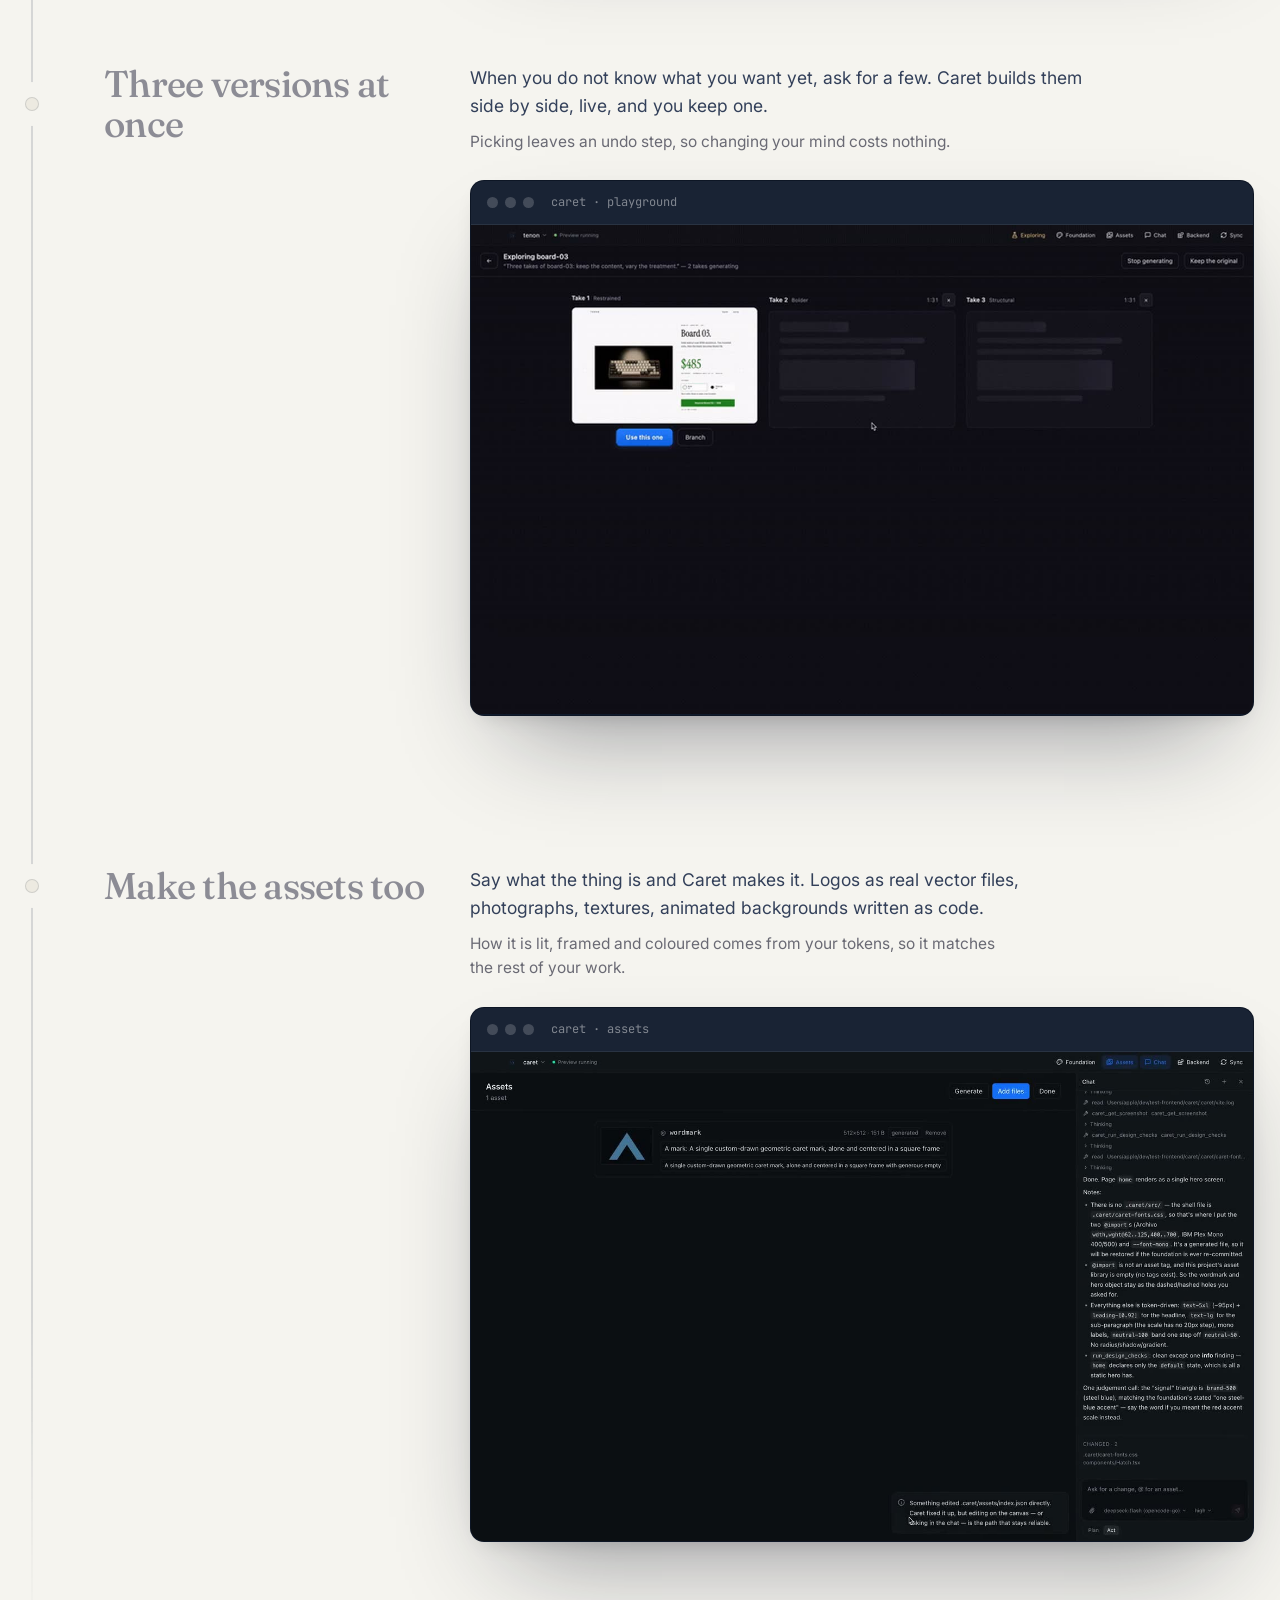
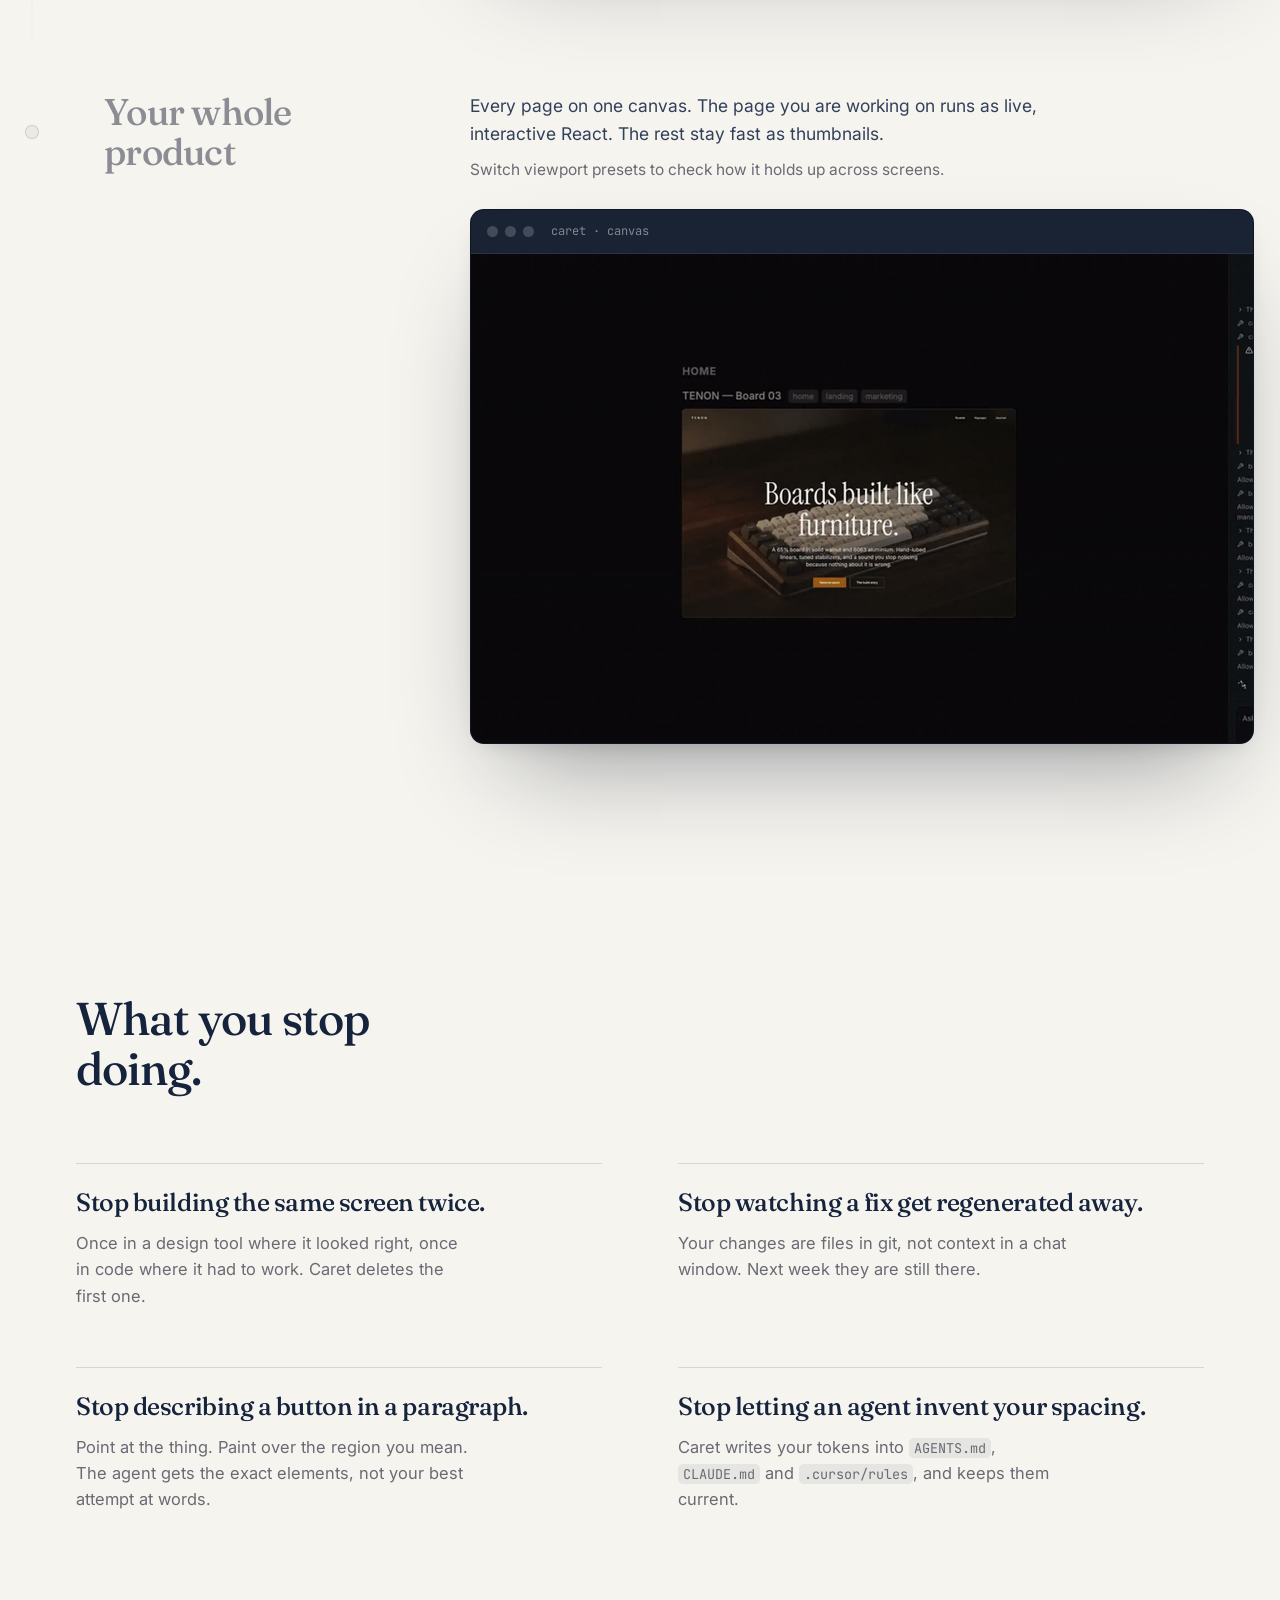
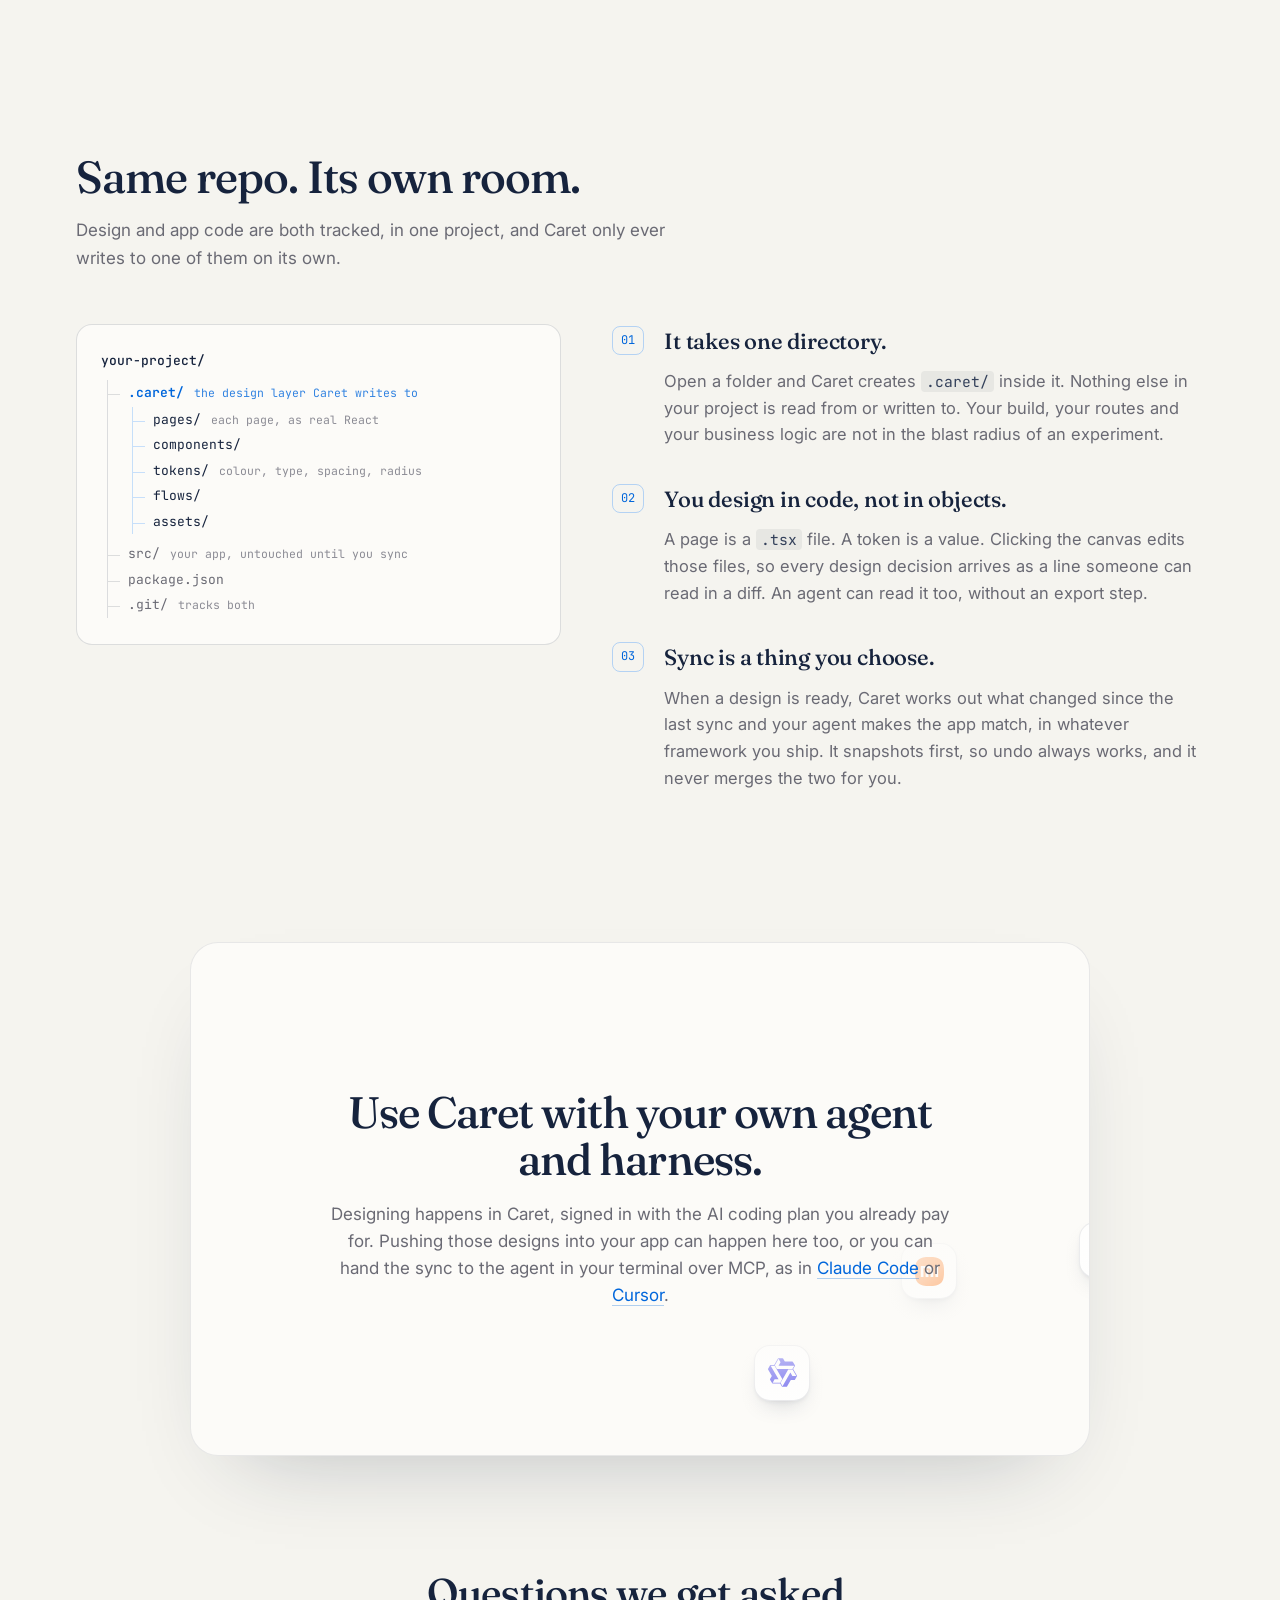
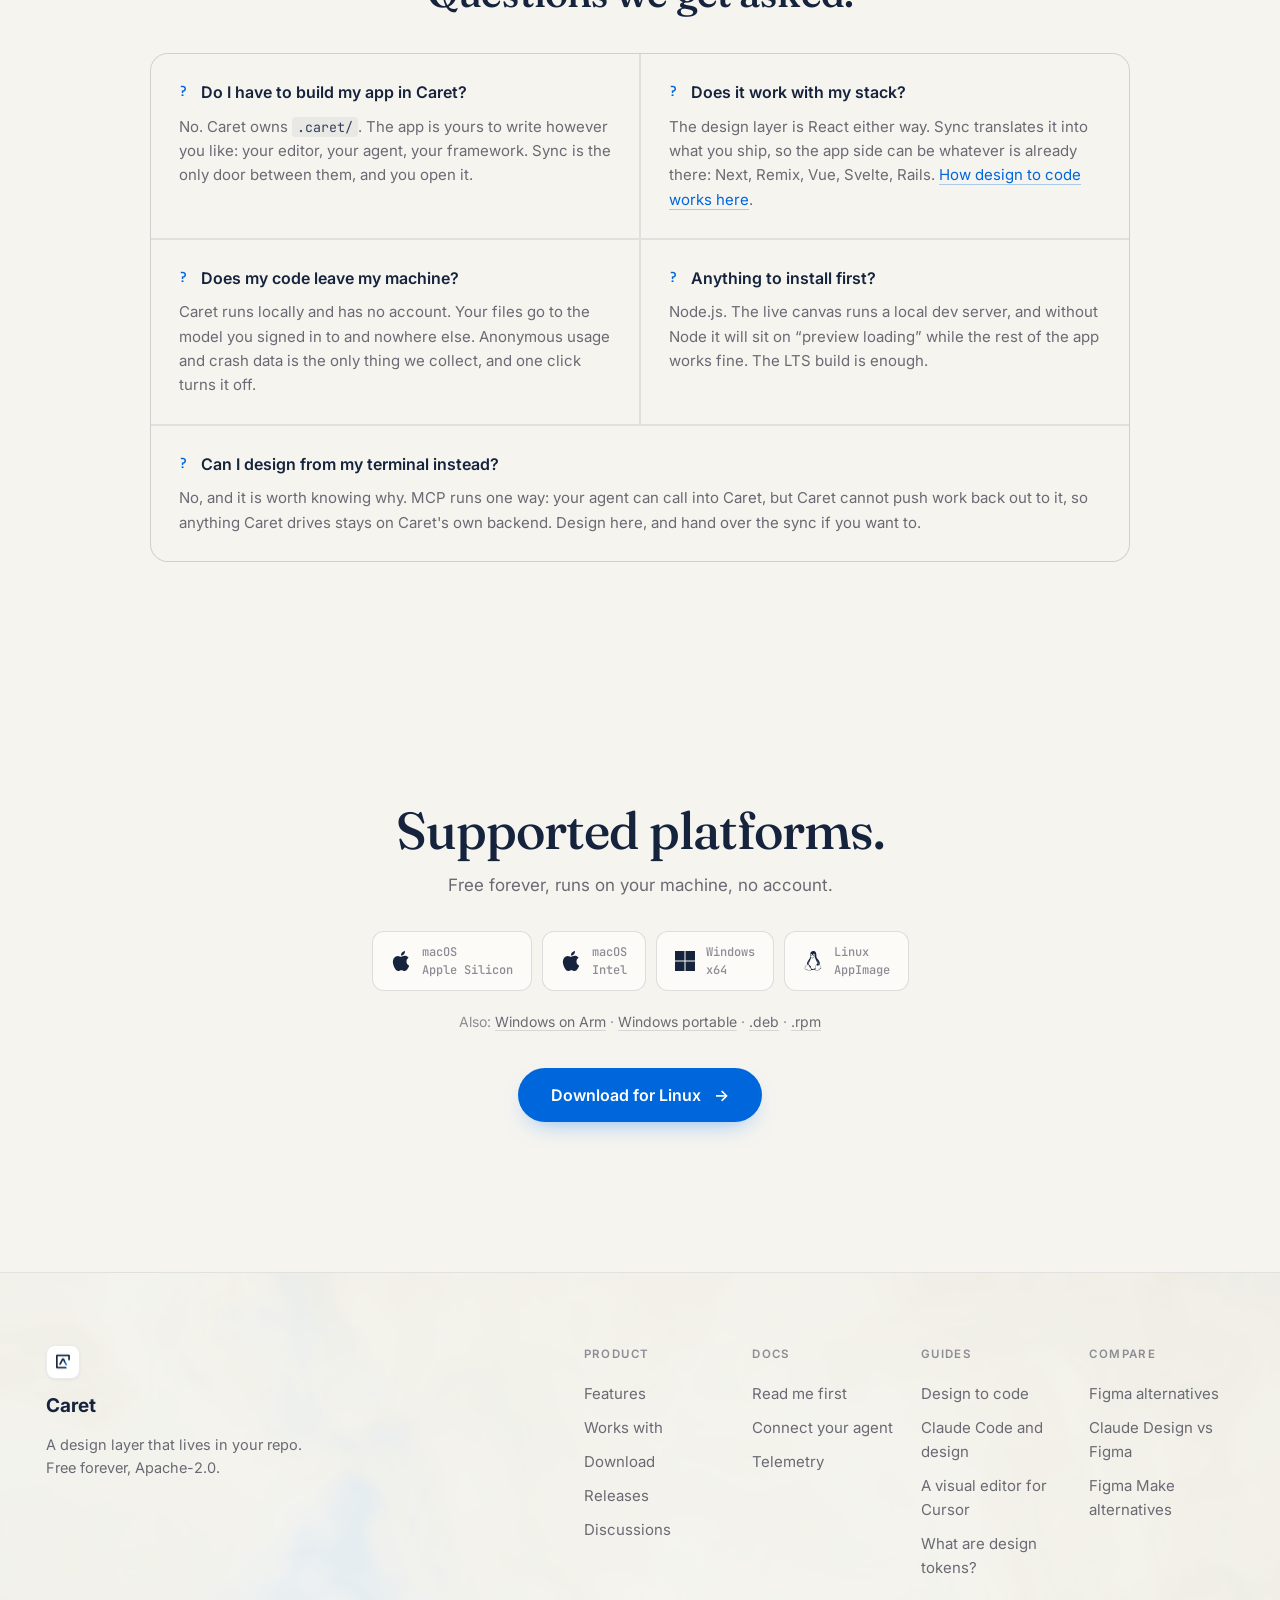
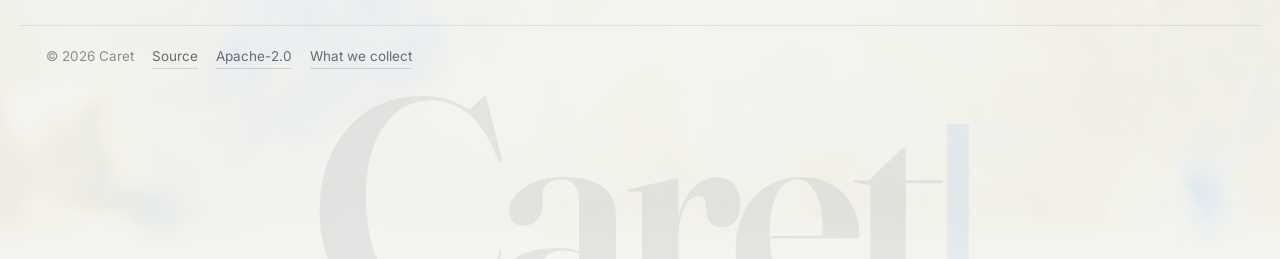
==== commit 8e347146: "Add guide and comparison pages, and give the homepage a searched title Seven pages, one folder each," ====
--- a/index.html
+++ b/index.html
@@ -3,8 +3,9 @@
 <head>
   <meta charset="utf-8" />
   <meta name="viewport" content="width=device-width, initial-scale=1" />
-  <title>Caret: a design layer that lives in your repo</title>
-  <meta name="description" content="Your design shouldn't live outside your codebase. Caret keeps it in your repo as real React in .caret/, rendered live on a canvas you can click and edit. Free, open source, runs on your machine." />
+  <title>Caret: a design layer in your repo | Open-source design to code</title>
+  <meta name="description" content="Free, open-source design to code for developers. Your design lives in your repo as real React, on a canvas you can click and edit, synced into your app." />
+  <link rel="canonical" href="https://caretai.cloud/" />
   <link rel="icon" type="image/png" href="assets/caret-logo.png" />
   <meta property="og:title" content="Caret: a design layer that lives in your repo" />
   <meta property="og:description" content="Your design shouldn't live outside your codebase. Caret keeps it in your repo as real React, rendered live on a canvas you can click and edit." />
@@ -17,6 +18,22 @@
   <link rel="preconnect" href="https://fonts.gstatic.com" crossorigin />
   <link href="https://fonts.googleapis.com/css2?family=Fraunces:opsz,wght@9..144,400;9..144,500;9..144,600;9..144,700&family=Inter:wght@400;500;600;700&family=JetBrains+Mono:wght@400;500&display=swap" rel="stylesheet" />
   <link rel="stylesheet" href="styles.css" />
+  <script type="application/ld+json">
+  {
+    "@context": "https://schema.org",
+    "@type": "SoftwareApplication",
+    "name": "Caret",
+    "url": "https://caretai.cloud/",
+    "description": "A free, open-source design layer that lives in your repo: real React in .caret/, rendered live on a canvas you can click and edit, synced into your app by your own AI agent.",
+    "applicationCategory": "DeveloperApplication",
+    "operatingSystem": "macOS, Windows, Linux",
+    "license": "https://www.apache.org/licenses/LICENSE-2.0",
+    "image": "https://caretai.cloud/assets/video/hero-loop.jpg",
+    "downloadUrl": "https://github.com/precious112/caret-desktop/releases/latest",
+    "codeRepository": "https://github.com/precious112/caret-desktop",
+    "offers": { "@type": "Offer", "price": "0", "priceCurrency": "USD" }
+  }
+  </script>
 </head>
 <body>
   <!-- ───────── NAV ───────── -->
@@ -238,7 +255,8 @@
           <h2 class="h2">Use Caret with your own agent and harness.</h2>
           <p>Designing happens in Caret, signed in with the AI coding plan you already pay for.
           Pushing those designs into your app can happen here too, or you can hand the sync to
-          the agent in your terminal over MCP.</p>
+          the agent in your terminal over MCP, as in <a href="/claude-code-design/">Claude Code</a>
+          or <a href="/cursor-visual-editor/">Cursor</a>.</p>
         </div>
       </div>
       <h2 class="h2 qa-head">Questions we get asked.</h2>
@@ -253,7 +271,8 @@
         <li>
           <h3>Does it work with my stack?</h3>
           <p>The design layer is React either way. Sync translates it into what you ship, so the
-          app side can be whatever is already there: Next, Remix, Vue, Svelte, Rails.</p>
+          app side can be whatever is already there: Next, Remix, Vue, Svelte, Rails.
+          <a href="/design-to-code/">How design to code works here</a>.</p>
         </li>
         <li>
           <h3>Does my code leave my machine?</h3>
@@ -311,12 +330,14 @@
         <span class="brand-name">Caret</span>
         <p>A design layer that lives in your repo.<br />Free forever, Apache-2.0.</p>
       </div>
-      <div class="footer-cols">
+      <div class="footer-cols footer-cols-4">
         <div>
           <h4>Product</h4>
           <a href="#features">Features</a>
           <a href="#agents">Works with</a>
           <a href="#download">Download</a>
+          <a href="https://github.com/precious112/caret-desktop/releases" target="_blank" rel="noopener">Releases</a>
+          <a href="https://github.com/precious112/caret-desktop/discussions" target="_blank" rel="noopener">Discussions</a>
         </div>
         <div>
           <h4>Docs</h4>
@@ -325,15 +346,23 @@
           <a href="https://github.com/precious112/caret-desktop/blob/main/docs/telemetry.md" target="_blank" rel="noopener">Telemetry</a>
         </div>
         <div>
-          <h4>Project</h4>
-          <a href="https://github.com/precious112/caret-desktop" target="_blank" rel="noopener">Source</a>
-          <a href="https://github.com/precious112/caret-desktop/releases" target="_blank" rel="noopener">Releases</a>
-          <a href="https://github.com/precious112/caret-desktop/discussions" target="_blank" rel="noopener">Discussions</a>
+          <h4>Guides</h4>
+          <a href="/design-to-code/">Design to code</a>
+          <a href="/claude-code-design/">Claude Code and design</a>
+          <a href="/cursor-visual-editor/">A visual editor for Cursor</a>
+          <a href="/design-tokens/">What are design tokens?</a>
+        </div>
+        <div>
+          <h4>Compare</h4>
+          <a href="/figma-alternative/">Figma alternatives</a>
+          <a href="/claude-design-vs-figma/">Claude Design vs Figma</a>
+          <a href="/figma-make-alternative/">Figma Make alternatives</a>
         </div>
       </div>
     </div>
     <div class="footer-fine">
       <span>&copy; 2026 Caret</span>
+      <a href="https://github.com/precious112/caret-desktop" target="_blank" rel="noopener">Source</a>
       <a href="https://github.com/precious112/caret-desktop/blob/main/LICENSE" target="_blank" rel="noopener">Apache-2.0</a>
       <a href="https://github.com/precious112/caret-desktop/blob/main/docs/telemetry.md" target="_blank" rel="noopener">What we collect</a>
     </div>
--- a/styles.css
+++ b/styles.css
@@ -406,6 +406,8 @@
 }
 .cloud-mid .h2 { font-size: clamp(28px, 3.5vw, 44px); }
 .cloud-mid p { margin: 17px auto 0; color: var(--muted); font-size: 17px; }
+.cloud-mid p a, .qa p a { color: var(--brand-deep); border-bottom: 1px solid rgba(0,102,219,.3); }
+.cloud-mid p a:hover, .qa p a:hover { border-bottom-color: var(--brand-deep); }
 
 /* ---------- download ---------- */
 .download { text-align: center; }
@@ -483,6 +485,7 @@
   font-size: 11.5px; font-weight: 600; letter-spacing: .12em; text-transform: uppercase;
   color: var(--muted-2); margin-bottom: 14px;
 }
+.footer-cols-4 { grid-template-columns: repeat(4, 1fr); gap: 24px; }
 .footer-cols a { display: block; color: var(--muted); font-size: 15px; padding: 5px 0; transition: color .15s; }
 .footer-cols a:hover { color: var(--brand-deep); }
 .footer-mark {
@@ -691,7 +694,7 @@
   .tl .body { padding-left: 58px; }
   .stop-list { grid-template-columns: 1fr; gap: 32px; }
   .notes { grid-template-columns: 1fr; }
-  .footer-cols { grid-template-columns: 1fr 1fr; gap: 20px 28px; }
+  .footer-cols, .footer-cols-4 { grid-template-columns: 1fr 1fr; gap: 20px 28px; }
   .cloud { padding: 118px 20px; border-radius: 22px; }
   .cloud-mid .h2 { font-size: 27px; }
   .footer-inner { grid-template-columns: 1fr; gap: 36px; }
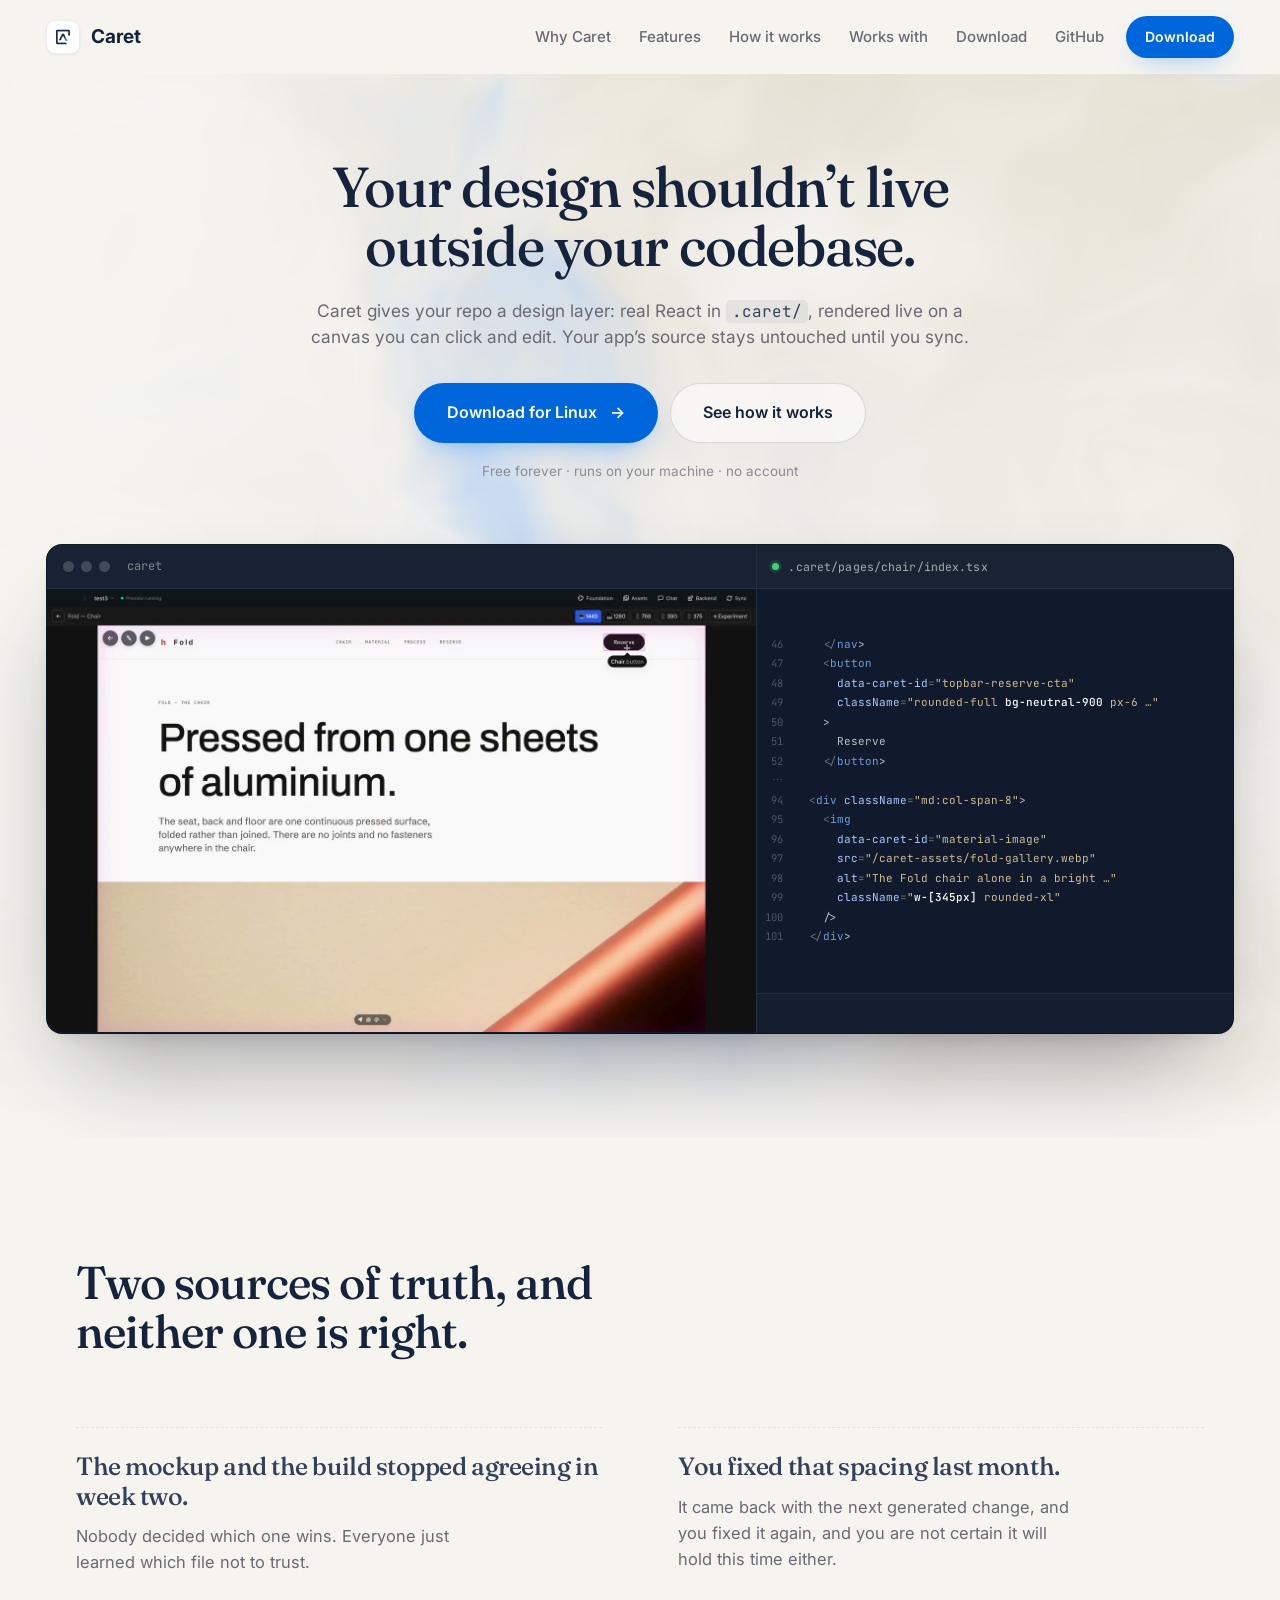
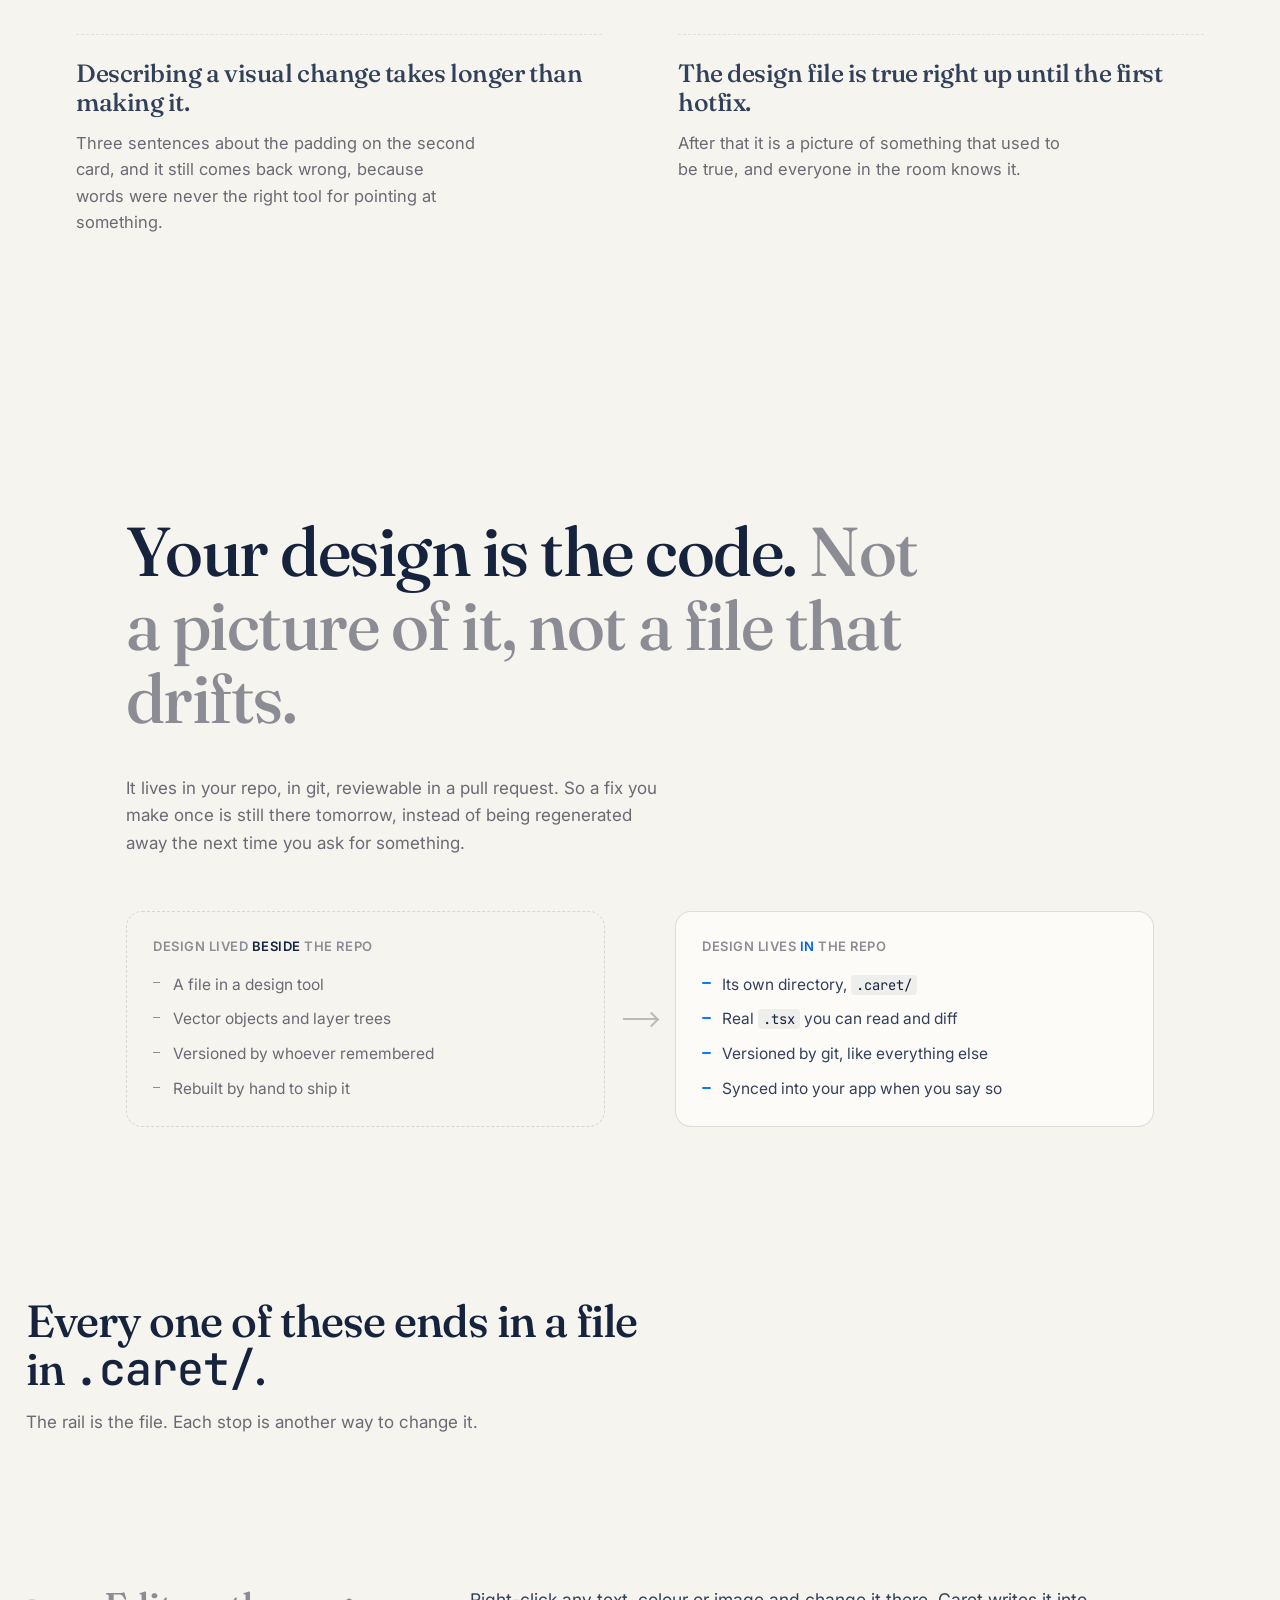
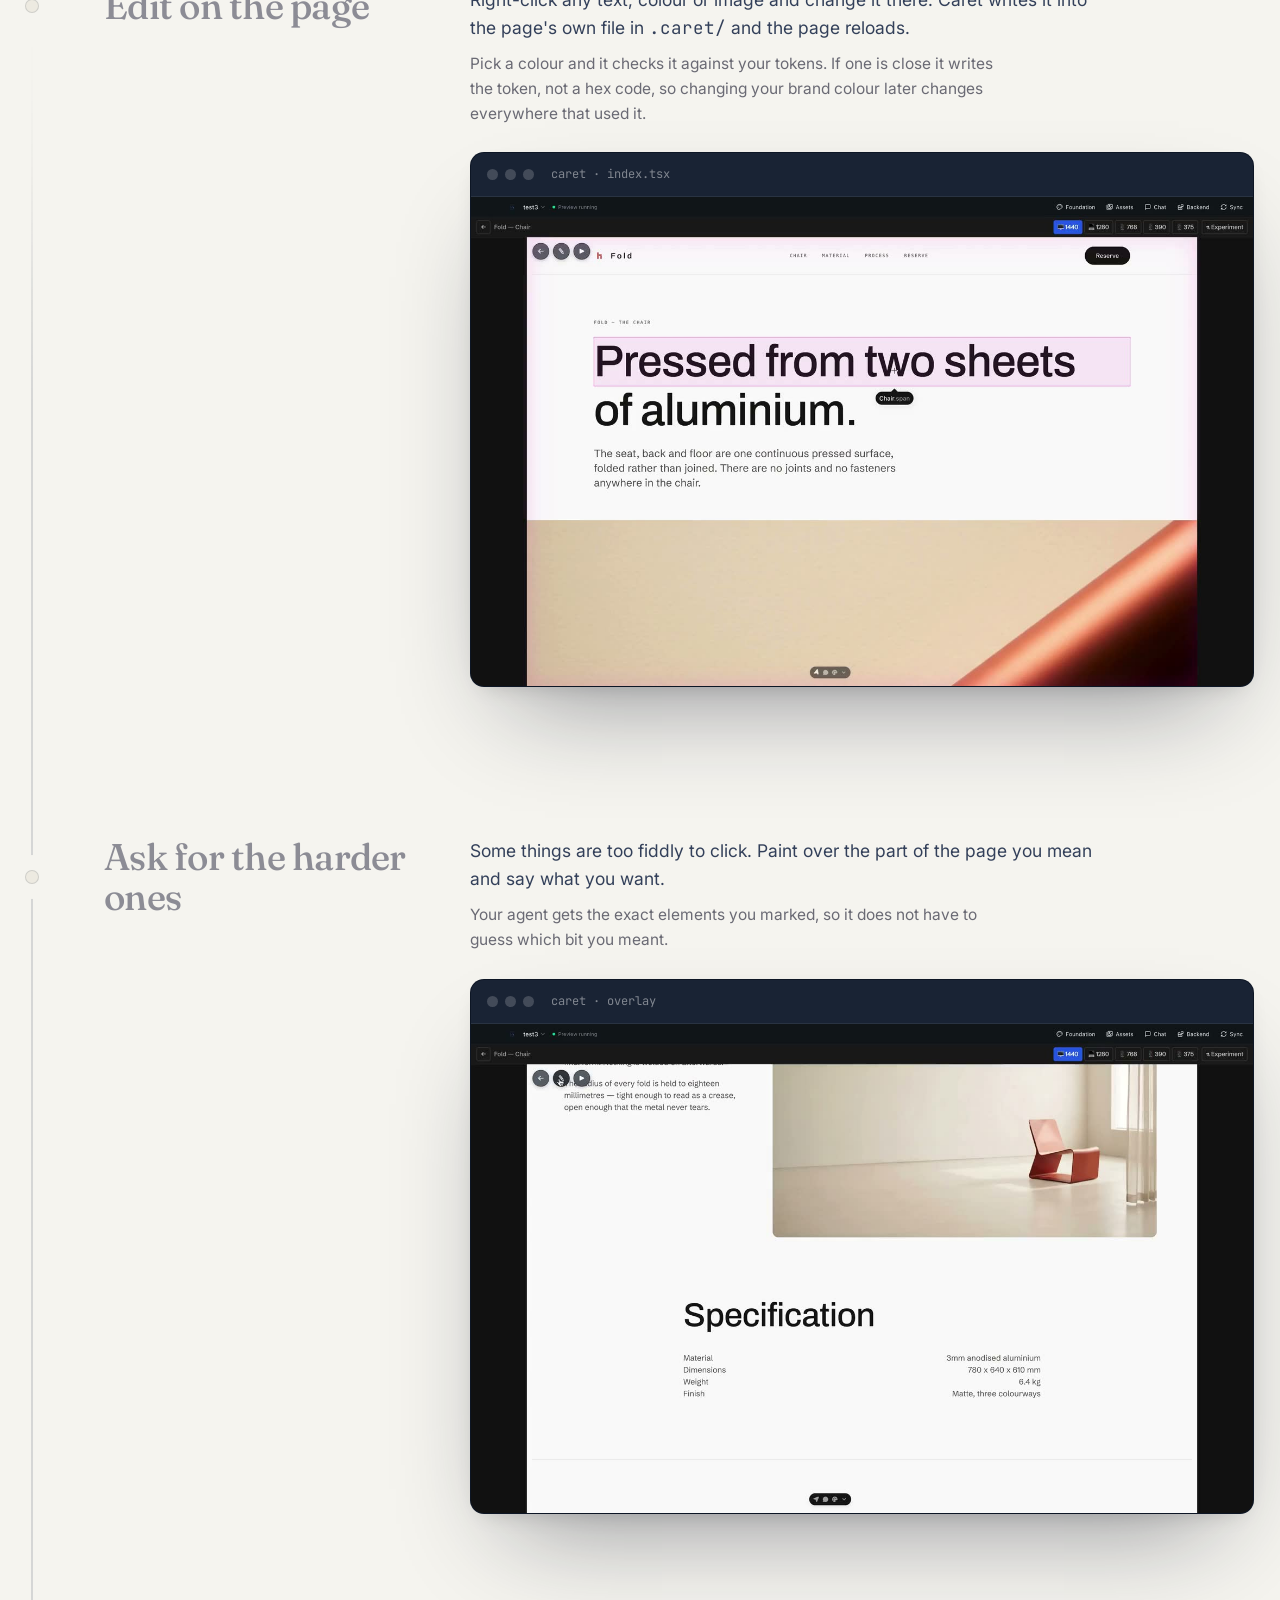
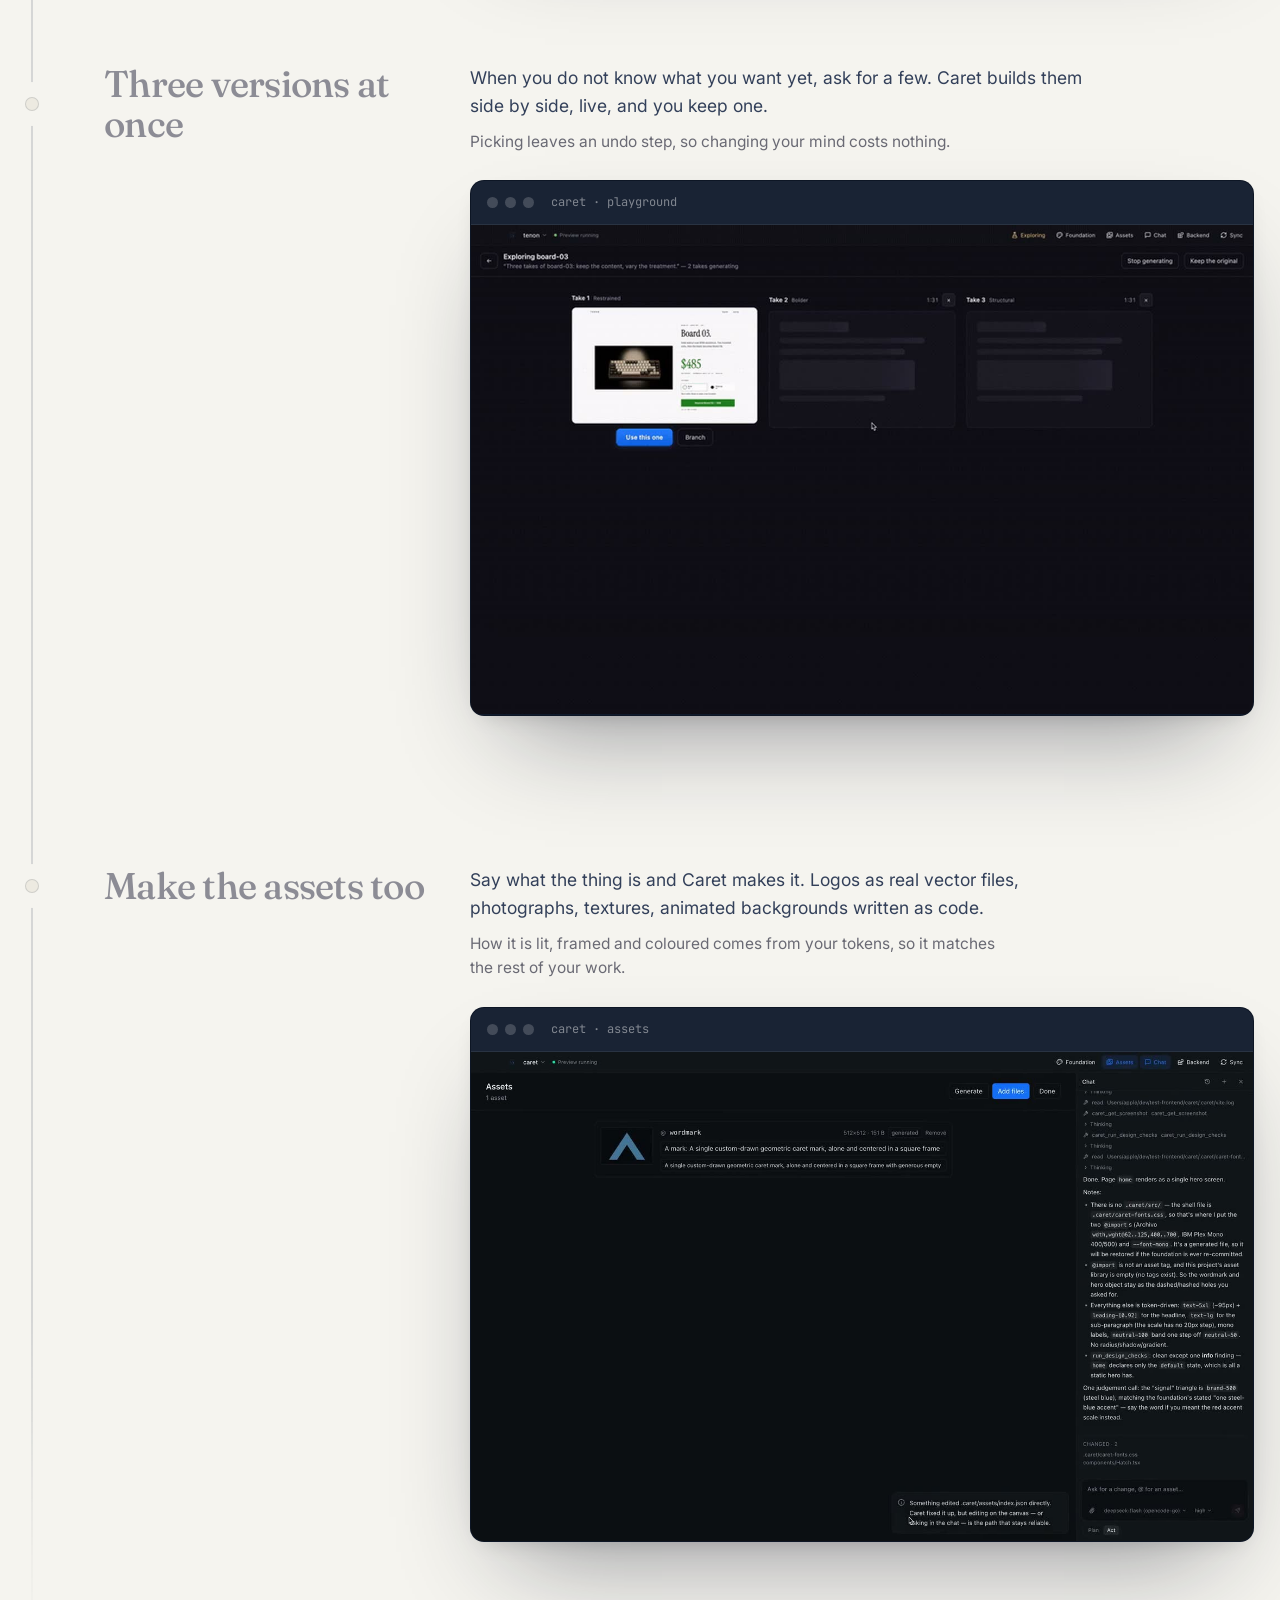
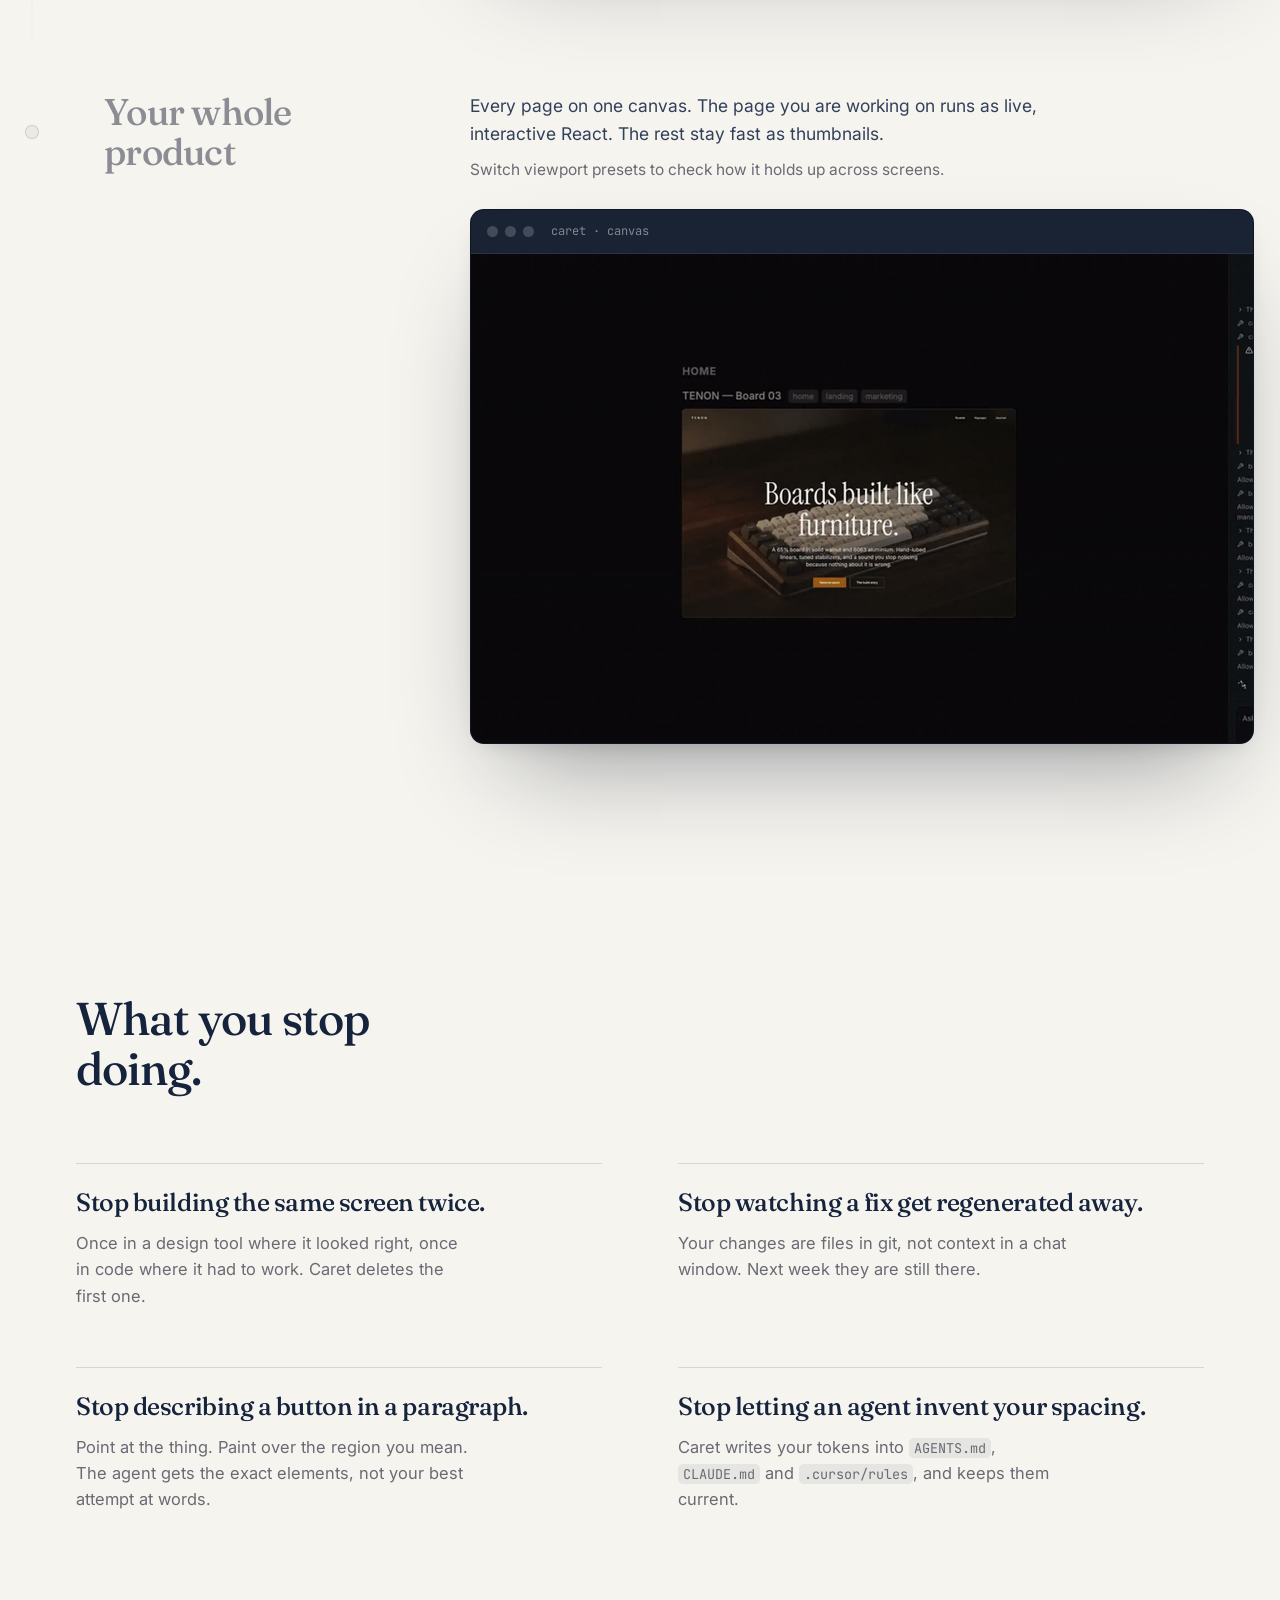
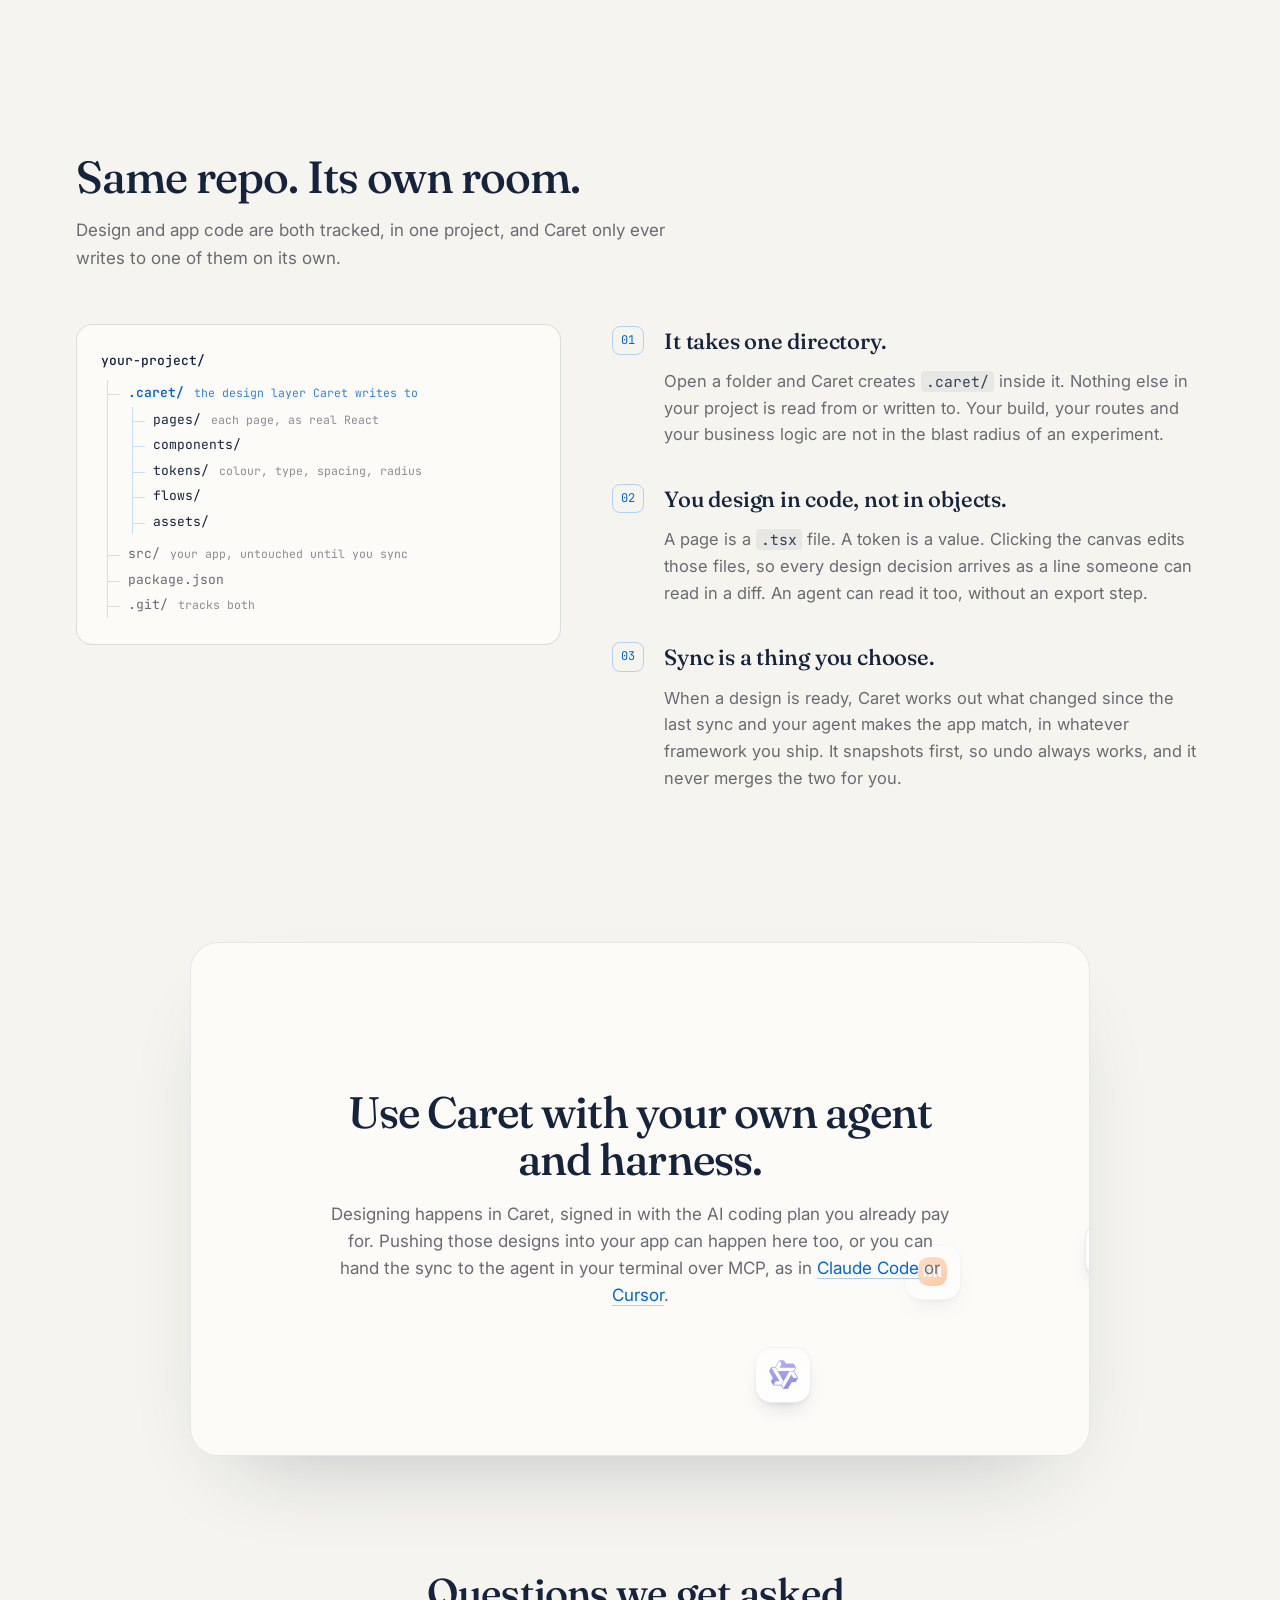
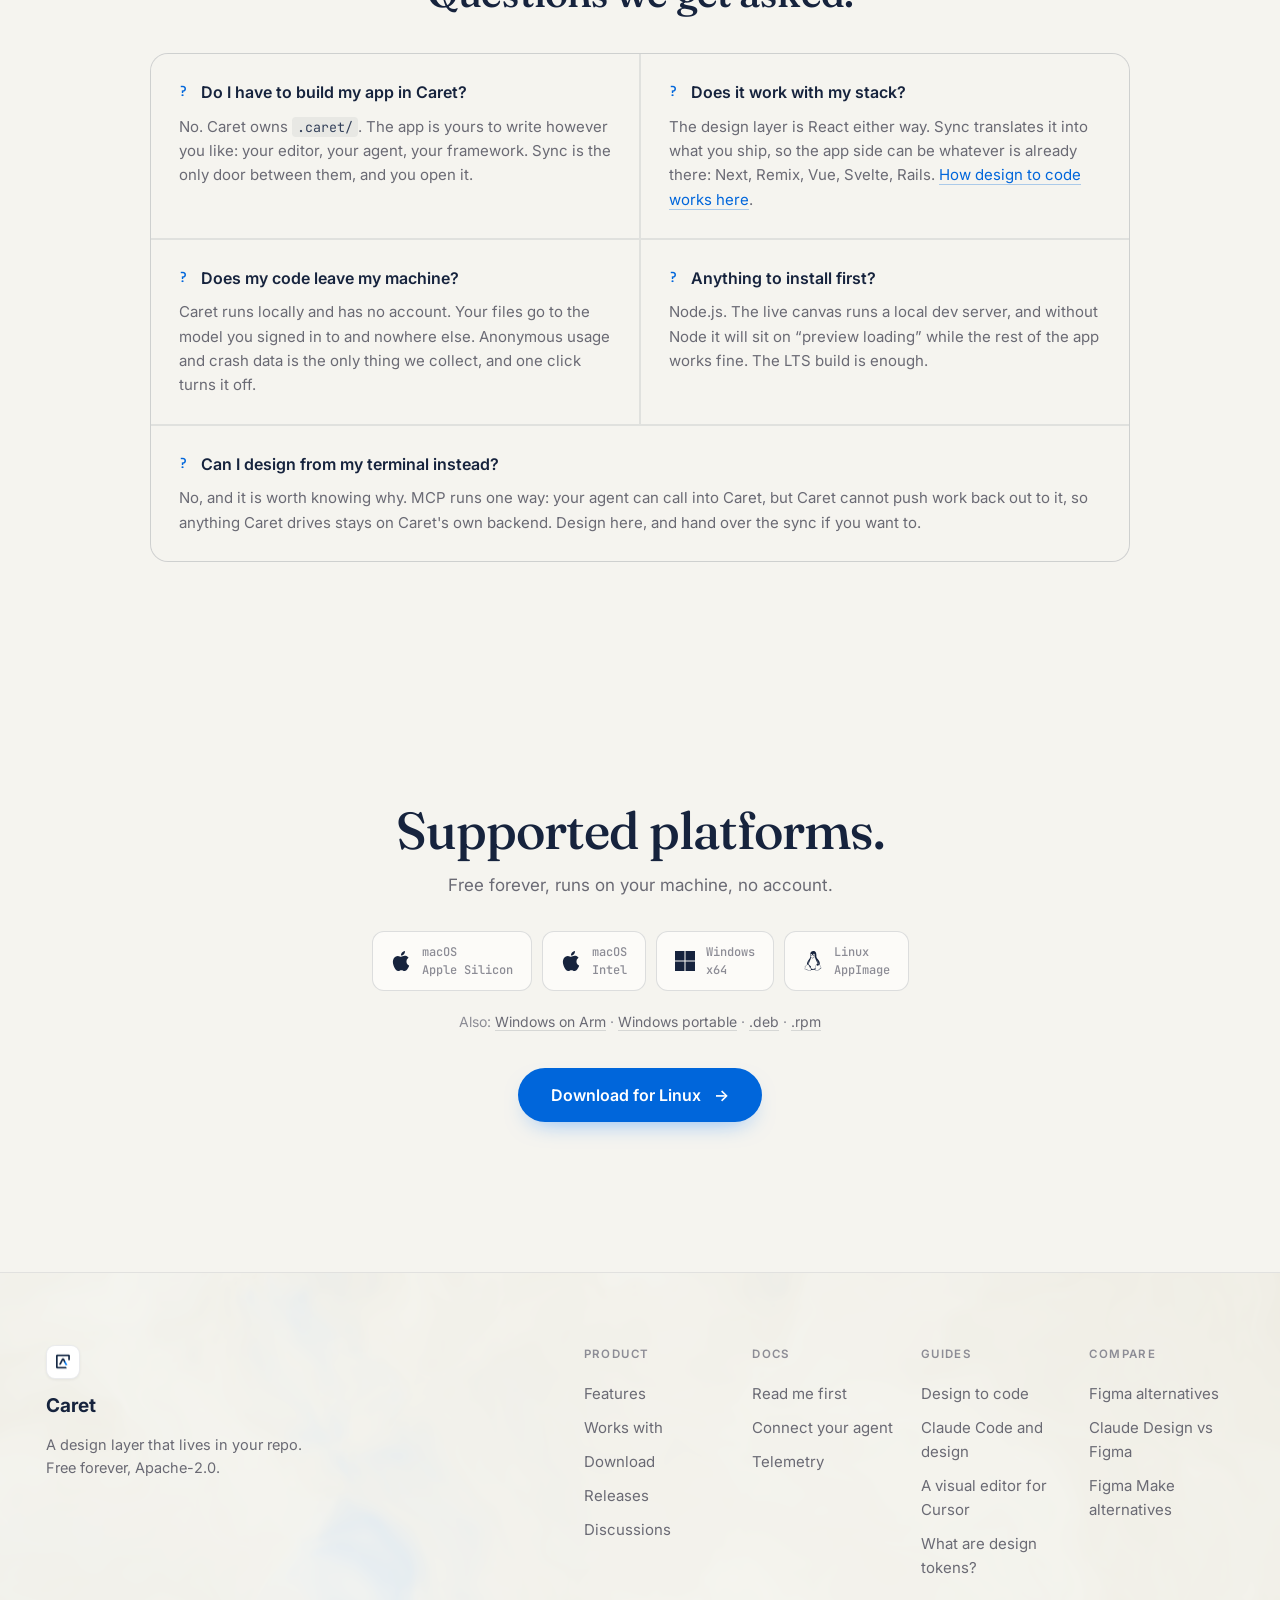
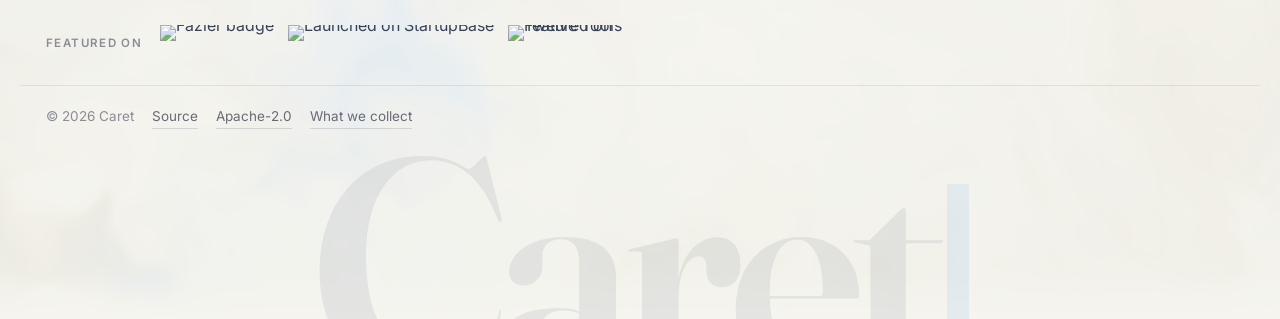
==== commit 03a5c79c: "Add a Featured on row of directory badges to the footer" ====
--- a/index.html
+++ b/index.html
@@ -360,6 +360,12 @@
         </div>
       </div>
     </div>
+    <div class="footer-featured">
+      <span class="footer-featured-label">Featured on</span>
+      <a href="https://fazier.com" target="_blank"><img src="https://fazier.com/api/v1//public/badges/launch_badges.svg?badge_type=launched&theme=light" width="120" alt="Fazier badge" /></a>
+      <a href="https://startupbase.io/products/caret?utm_source=startupbase&utm_medium=badge&utm_campaign=launch-badge-light" target="_blank" rel="noopener noreferrer"><img src="https://statics.startupbase.io/site/badges/launched-on-sb.svg" alt="Launched on StartupBase" height="55" /></a>
+      <a href="https://twelve.tools" target="_blank"><img src="https://twelve.tools/badge1-light.svg" alt="Featured on Twelve Tools" width="148" height="40" /></a>
+    </div>
     <div class="footer-fine">
       <span>&copy; 2026 Caret</span>
       <a href="https://github.com/precious112/caret-desktop" target="_blank" rel="noopener">Source</a>
--- a/styles.css
+++ b/styles.css
@@ -488,6 +488,18 @@
 .footer-cols-4 { grid-template-columns: repeat(4, 1fr); gap: 24px; }
 .footer-cols a { display: block; color: var(--muted); font-size: 15px; padding: 5px 0; transition: color .15s; }
 .footer-cols a:hover { color: var(--brand-deep); }
+/* Directory badges: one quiet row, all at the same height, above the fine print. */
+.footer-featured {
+  position: relative; z-index: 2; max-width: var(--maxw-hero); margin: 0 auto;
+  padding: 0 26px 24px; display: flex; gap: 14px; flex-wrap: wrap; align-items: center;
+}
+.footer-featured-label {
+  font-size: 11.5px; font-weight: 600; letter-spacing: .12em; text-transform: uppercase;
+  color: var(--muted-2); margin-right: 4px;
+}
+.footer-featured a { display: inline-flex; line-height: 0; opacity: .85; transition: opacity .15s; }
+.footer-featured a:hover { opacity: 1; }
+.footer-featured img { height: 36px; width: auto; }
 .footer-mark {
   position: relative; z-index: 1; text-align: center;
   font-family: var(--serif); font-weight: 600; letter-spacing: -.04em;
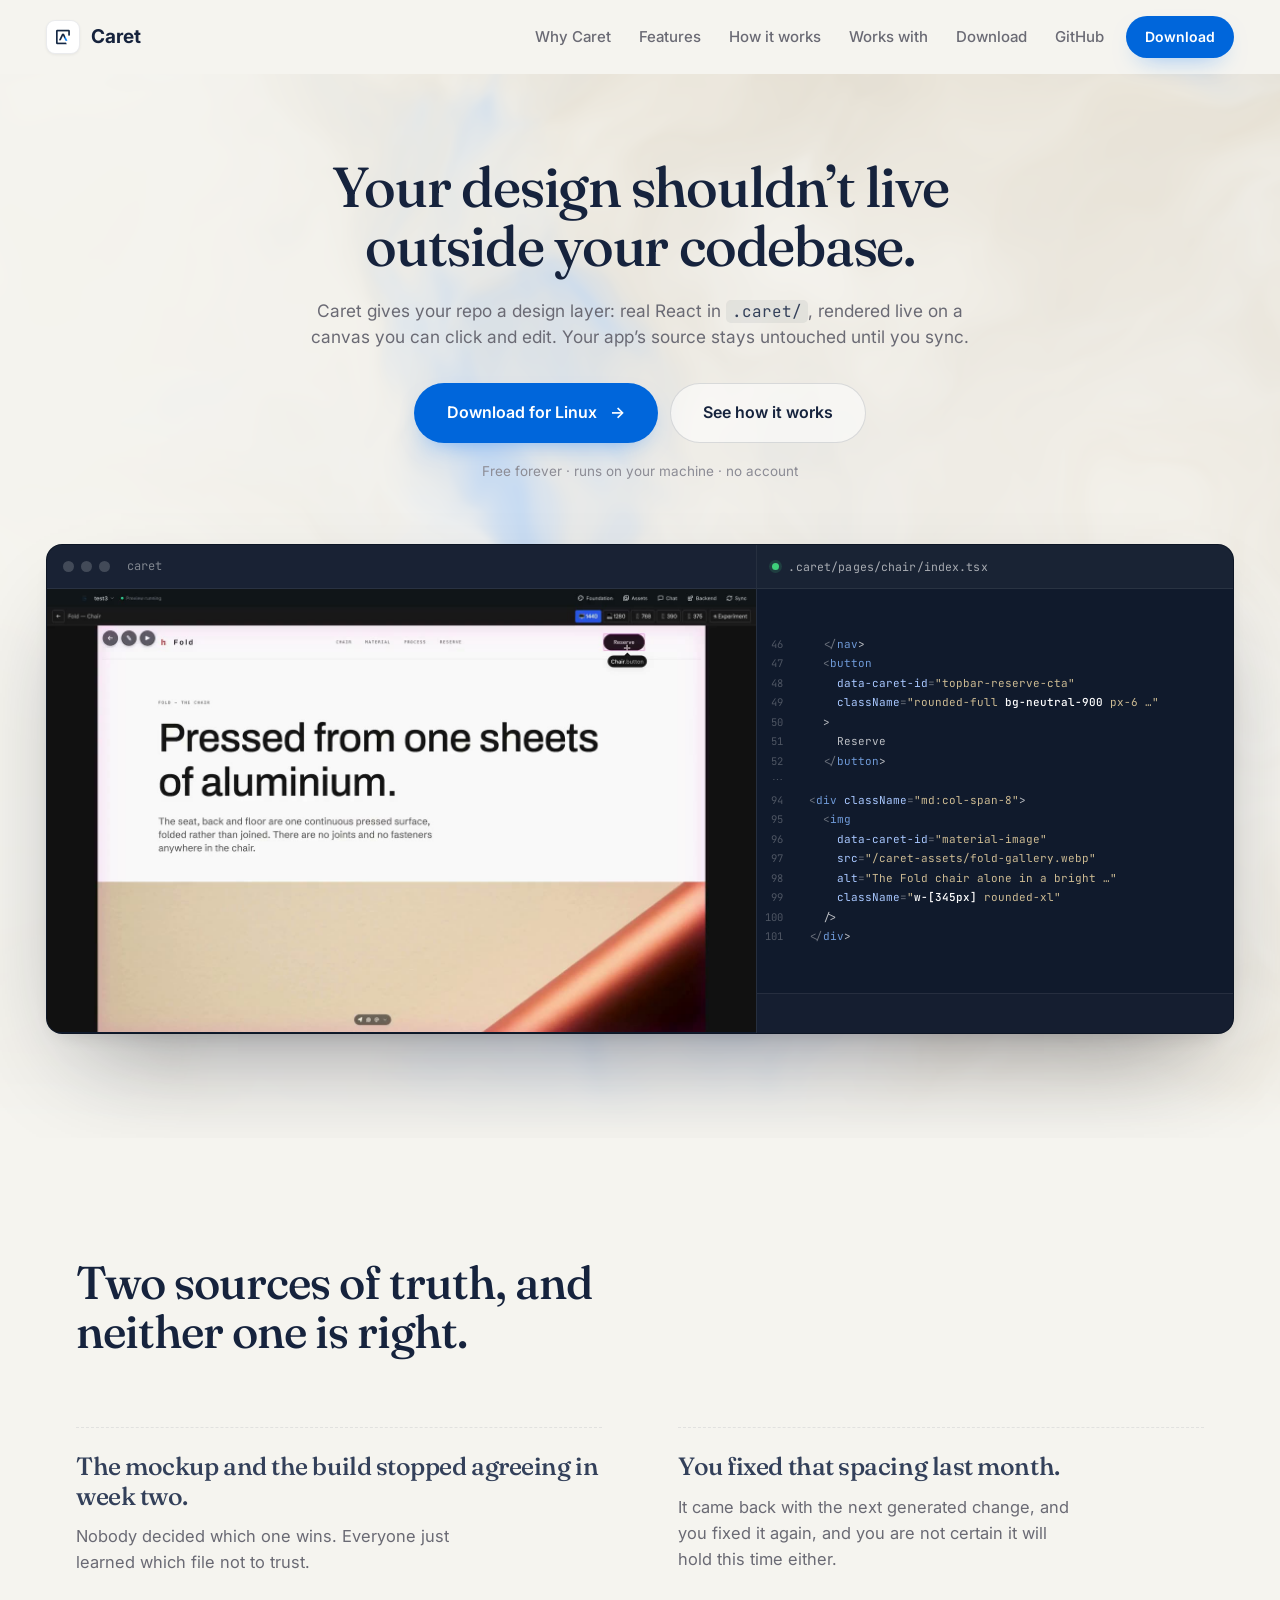
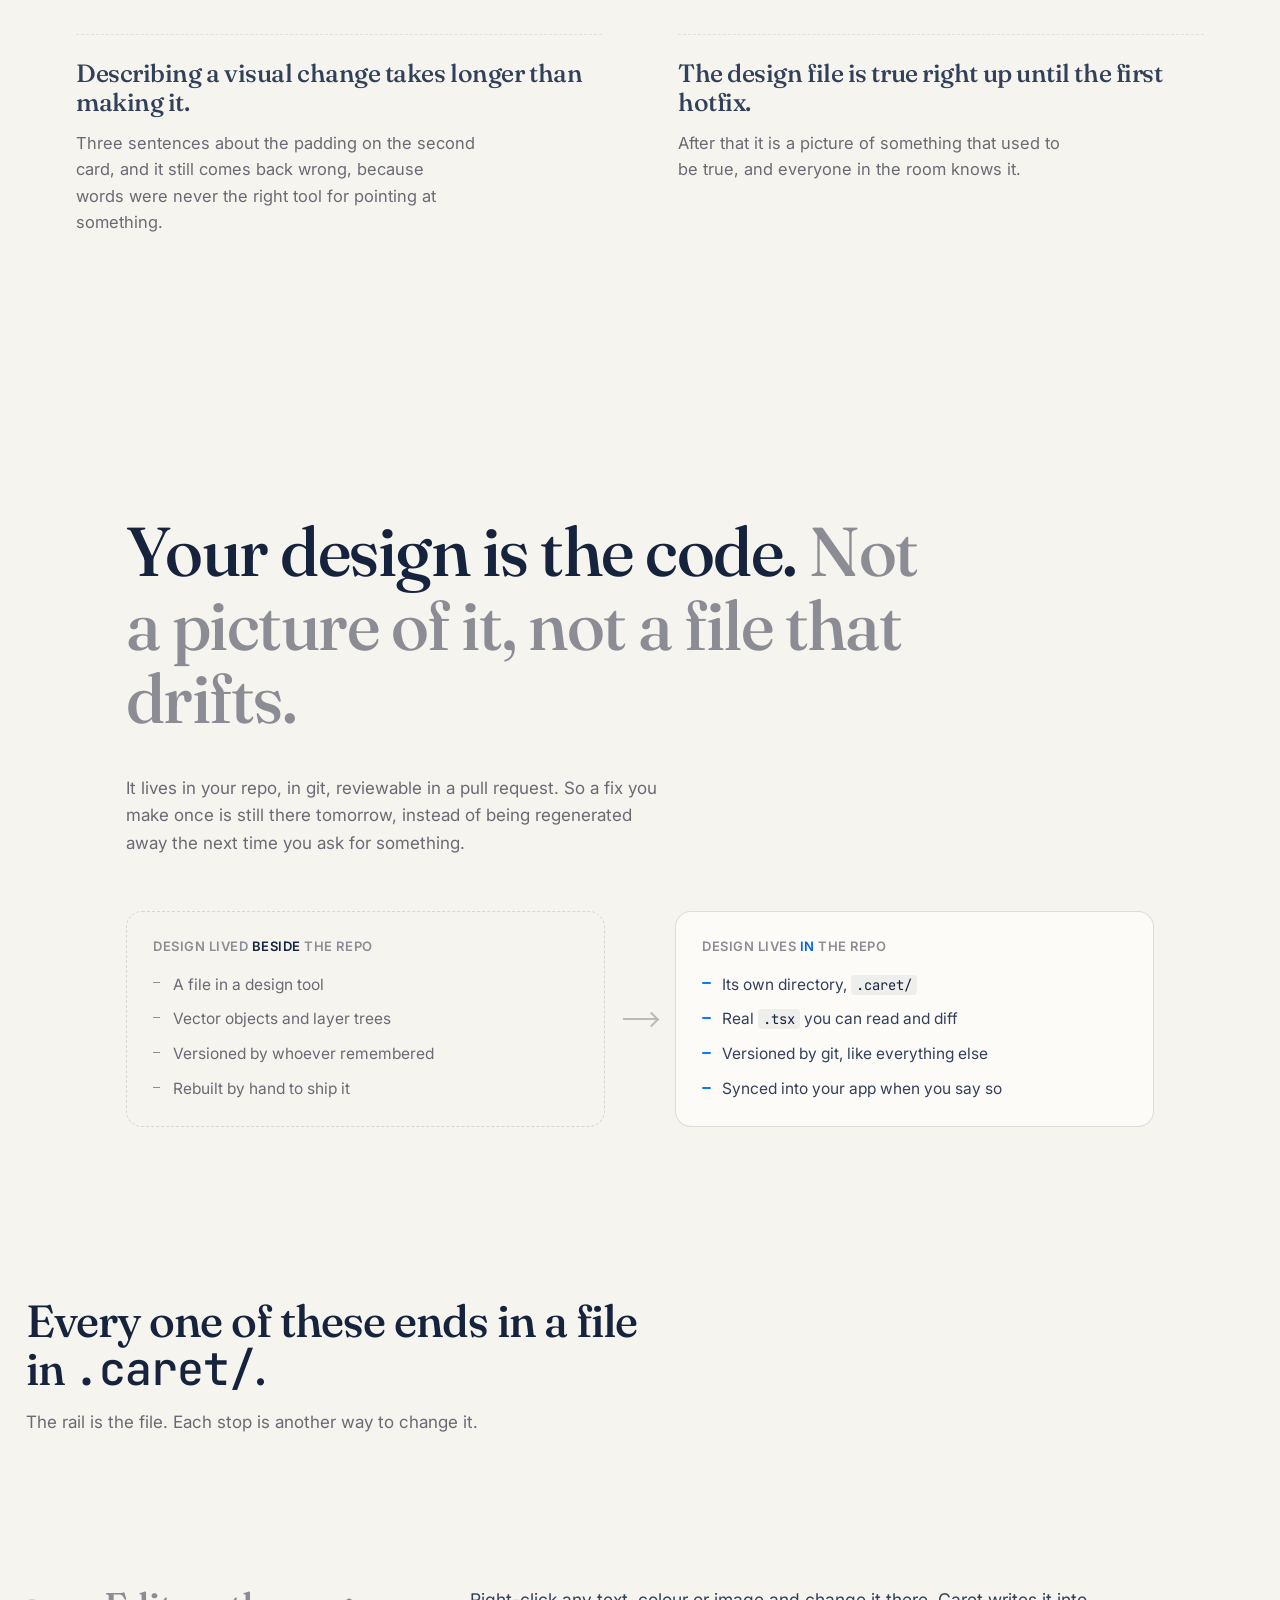
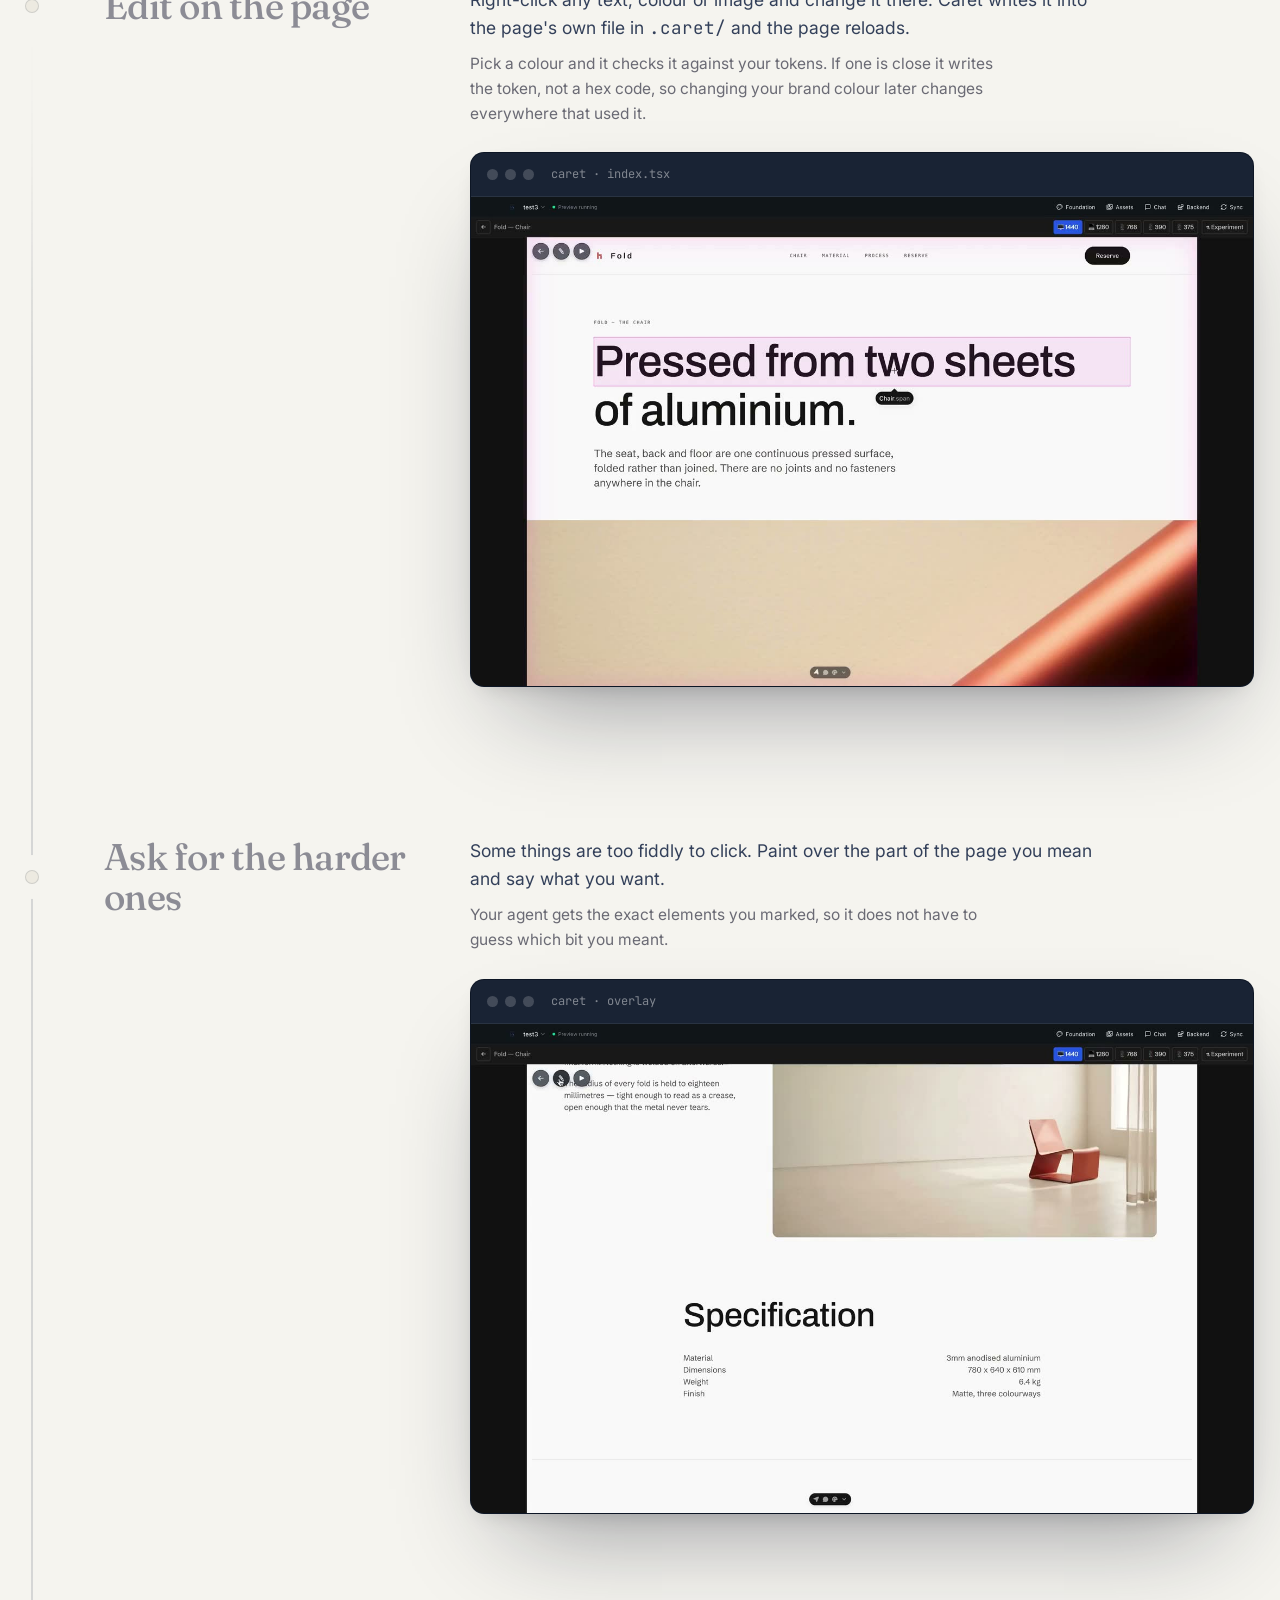
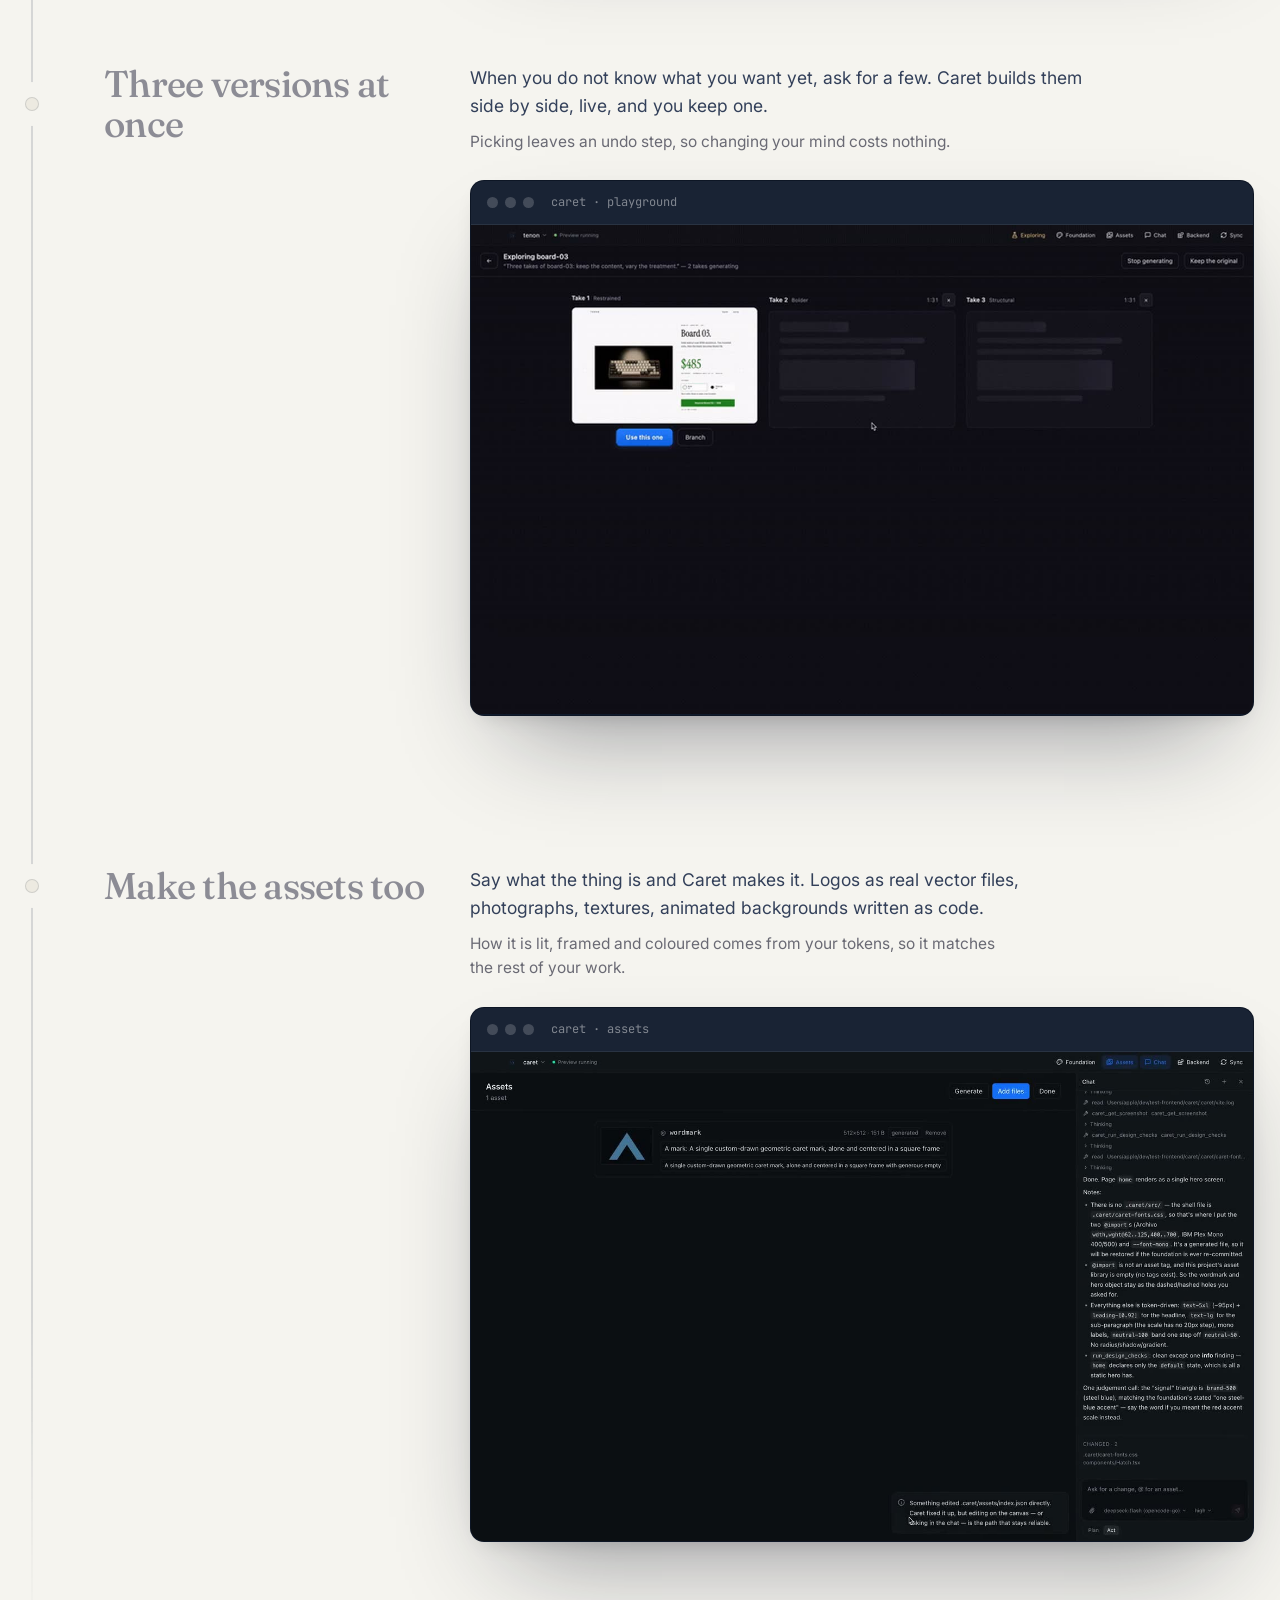
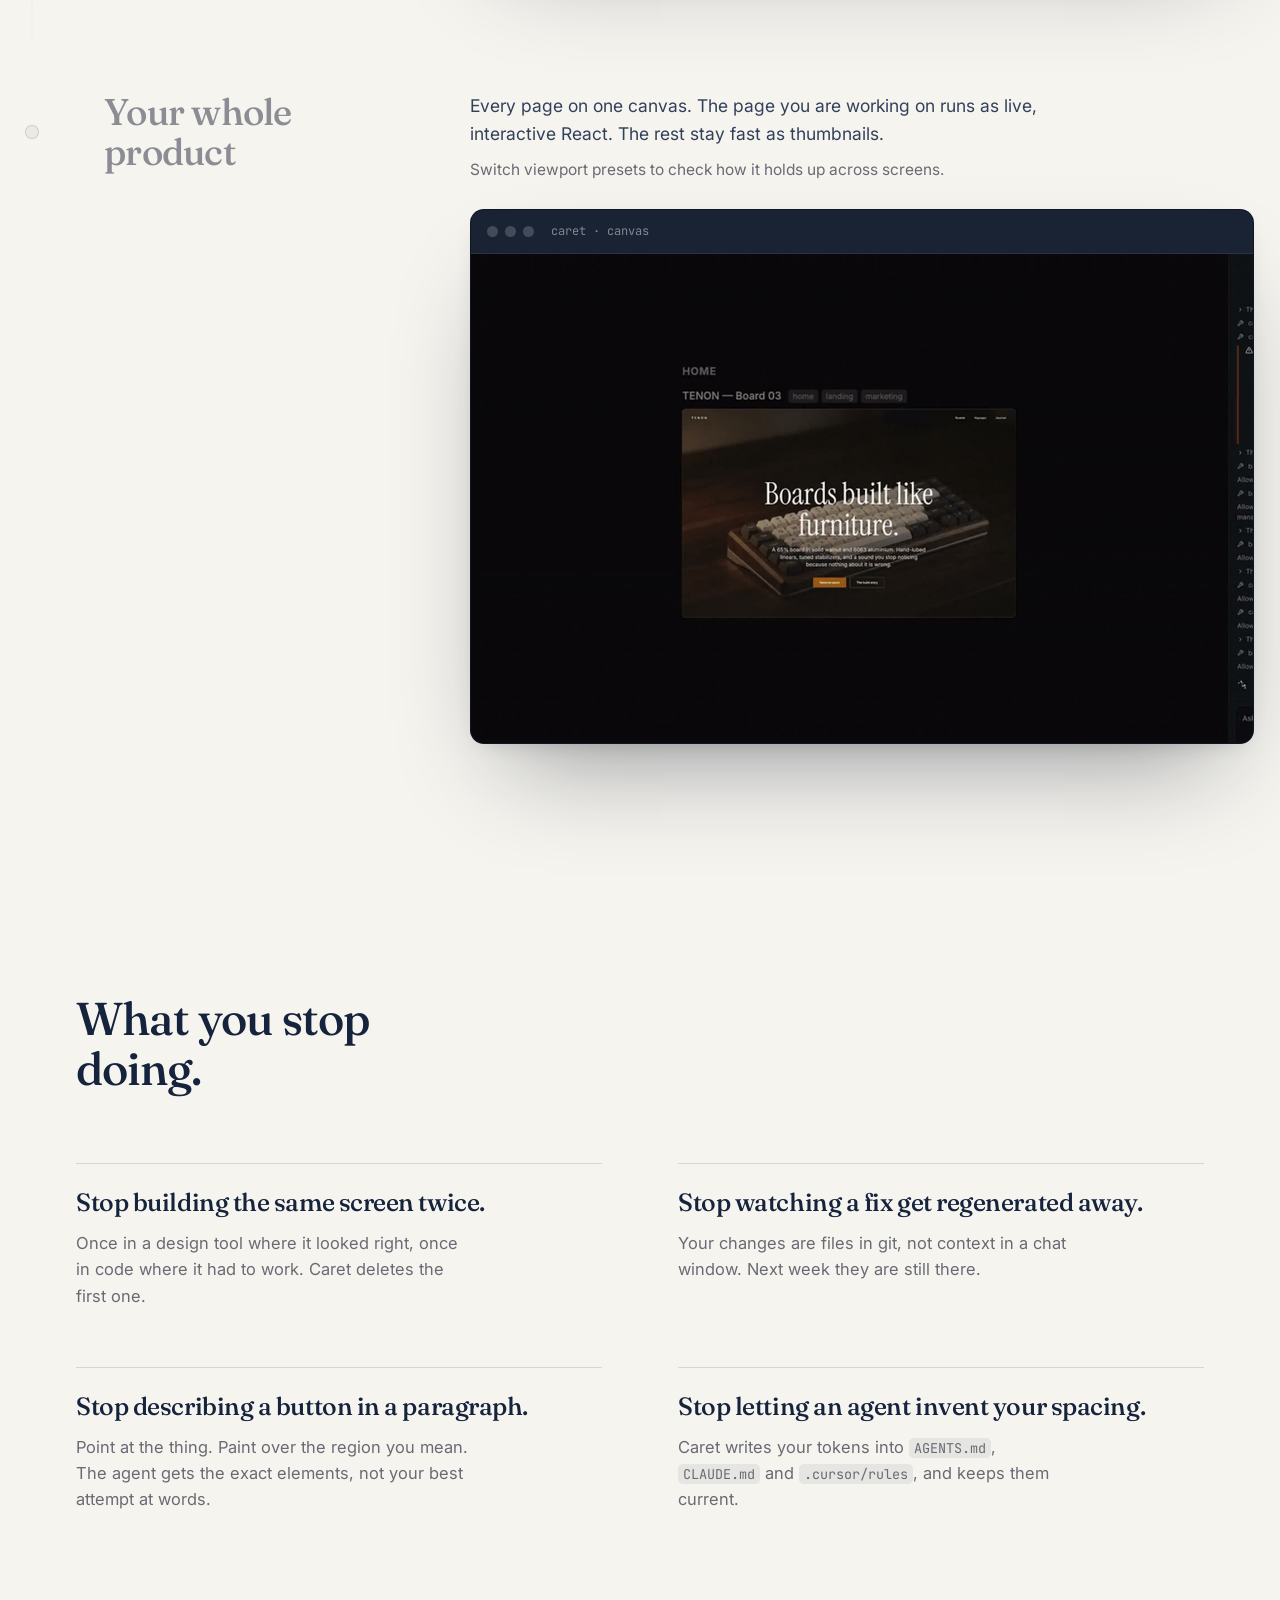
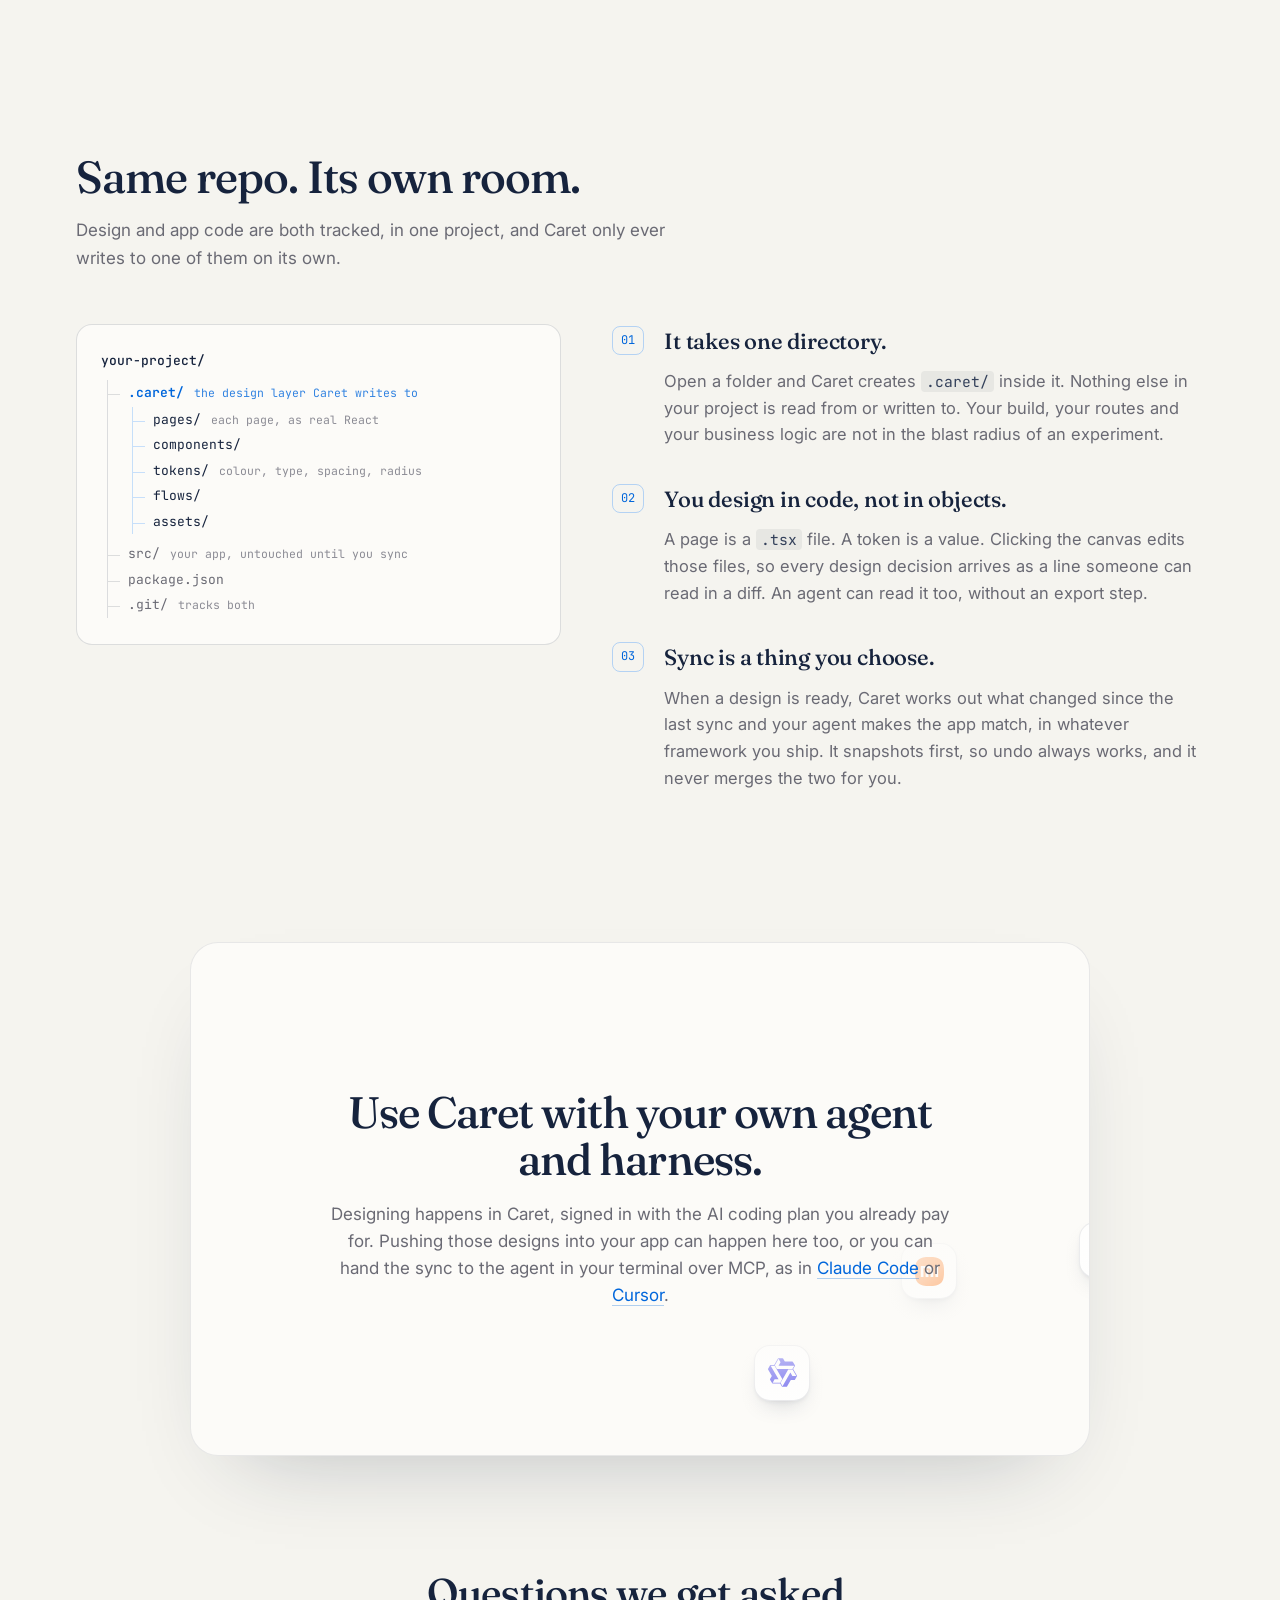
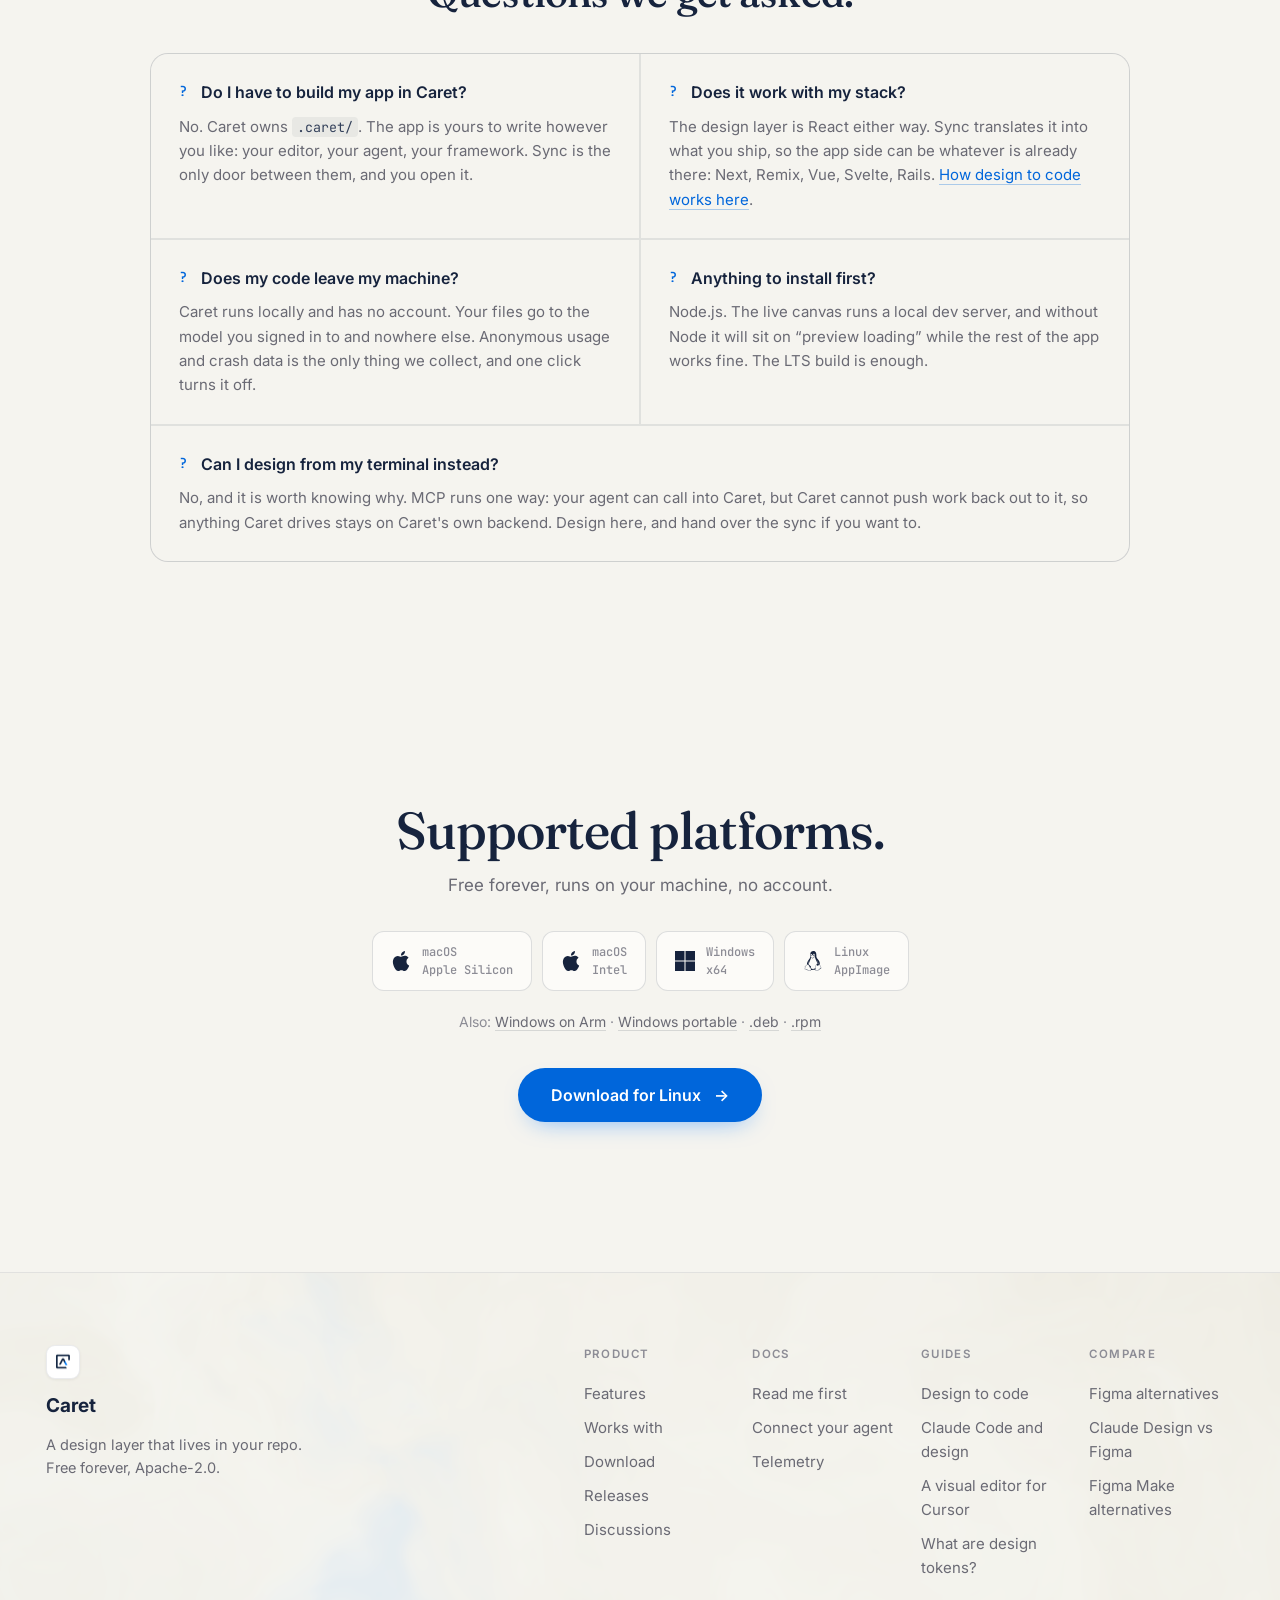
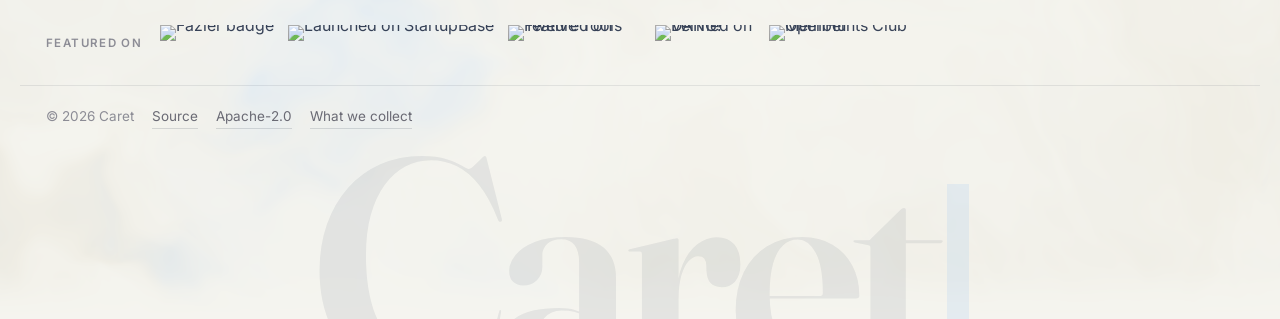
==== commit 2753d0b3: "Add the Dang.ai and OpenHunts badges to the footer" ====
--- a/index.html
+++ b/index.html
@@ -365,6 +365,8 @@
       <a href="https://fazier.com" target="_blank"><img src="https://fazier.com/api/v1//public/badges/launch_badges.svg?badge_type=launched&theme=light" width="120" alt="Fazier badge" /></a>
       <a href="https://startupbase.io/products/caret?utm_source=startupbase&utm_medium=badge&utm_campaign=launch-badge-light" target="_blank" rel="noopener noreferrer"><img src="https://statics.startupbase.io/site/badges/launched-on-sb.svg" alt="Launched on StartupBase" height="55" /></a>
       <a href="https://twelve.tools" target="_blank"><img src="https://twelve.tools/badge1-light.svg" alt="Featured on Twelve Tools" width="148" height="40" /></a>
+      <a href="https://dang.ai" target="_blank" rel="dofollow noopener"><img src="https://assets.dang.ai/badges/dang-verified-light.png" alt="Verified on DANG!" width="260" height="94" /></a>
+      <a href="https://openhunts.com" target="_blank" title="OpenHunts Club"><img alt="OpenHunts Club Member" height="105" src="https://cdn.openhunts.com/badges/club.webp" width="486" /></a>
     </div>
     <div class="footer-fine">
       <span>&copy; 2026 Caret</span>
